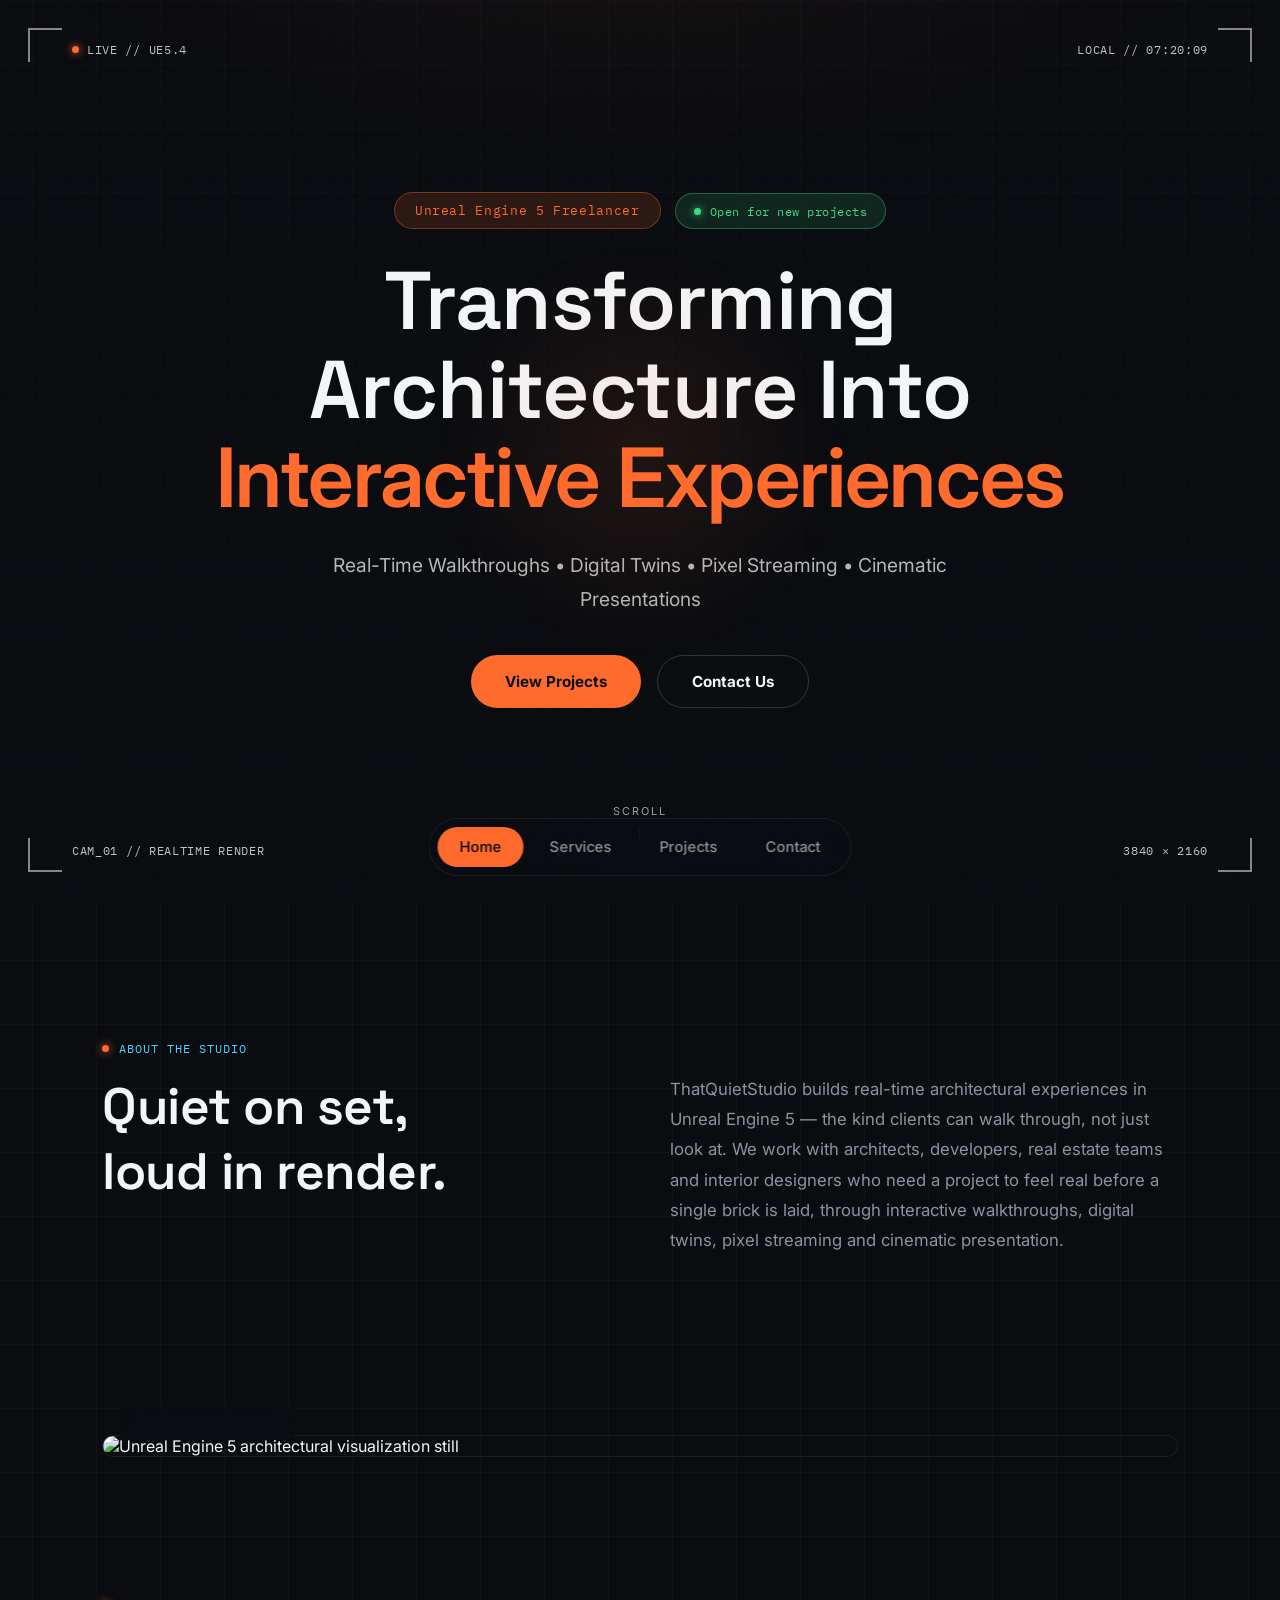
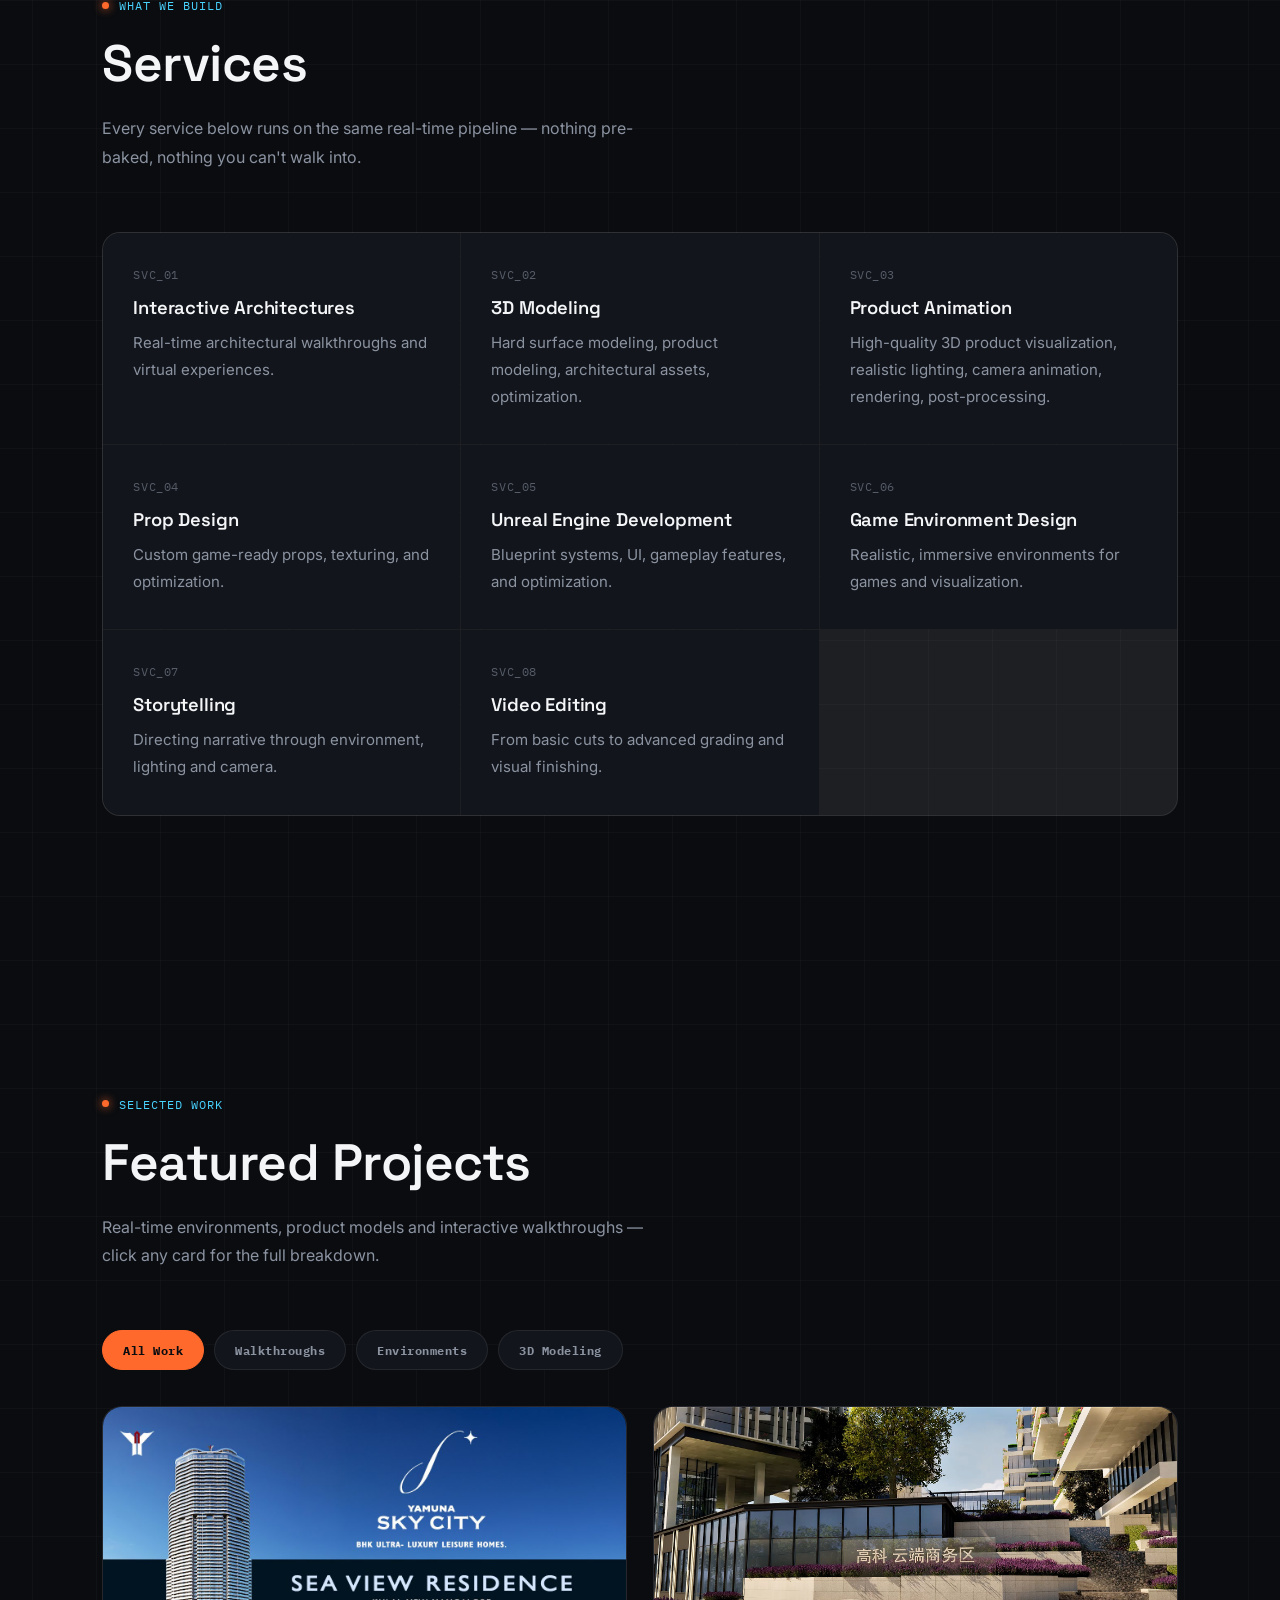
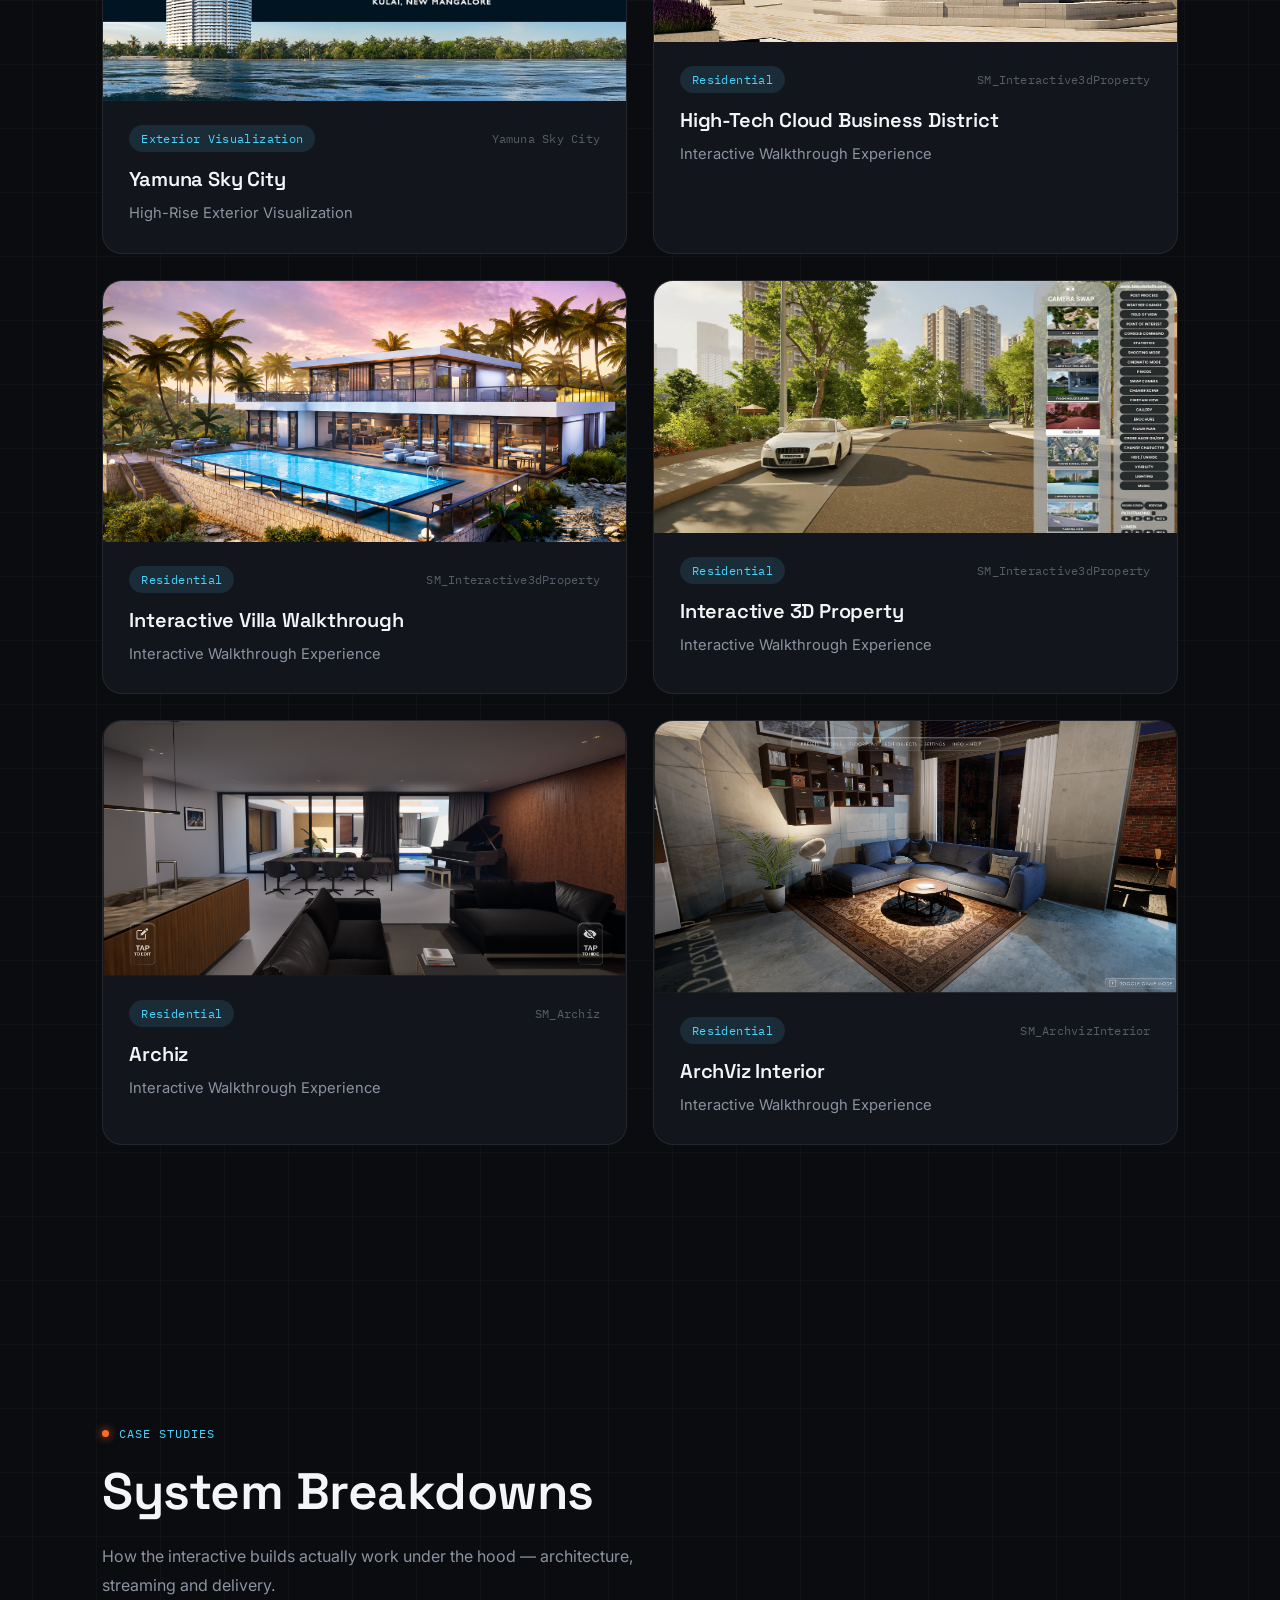
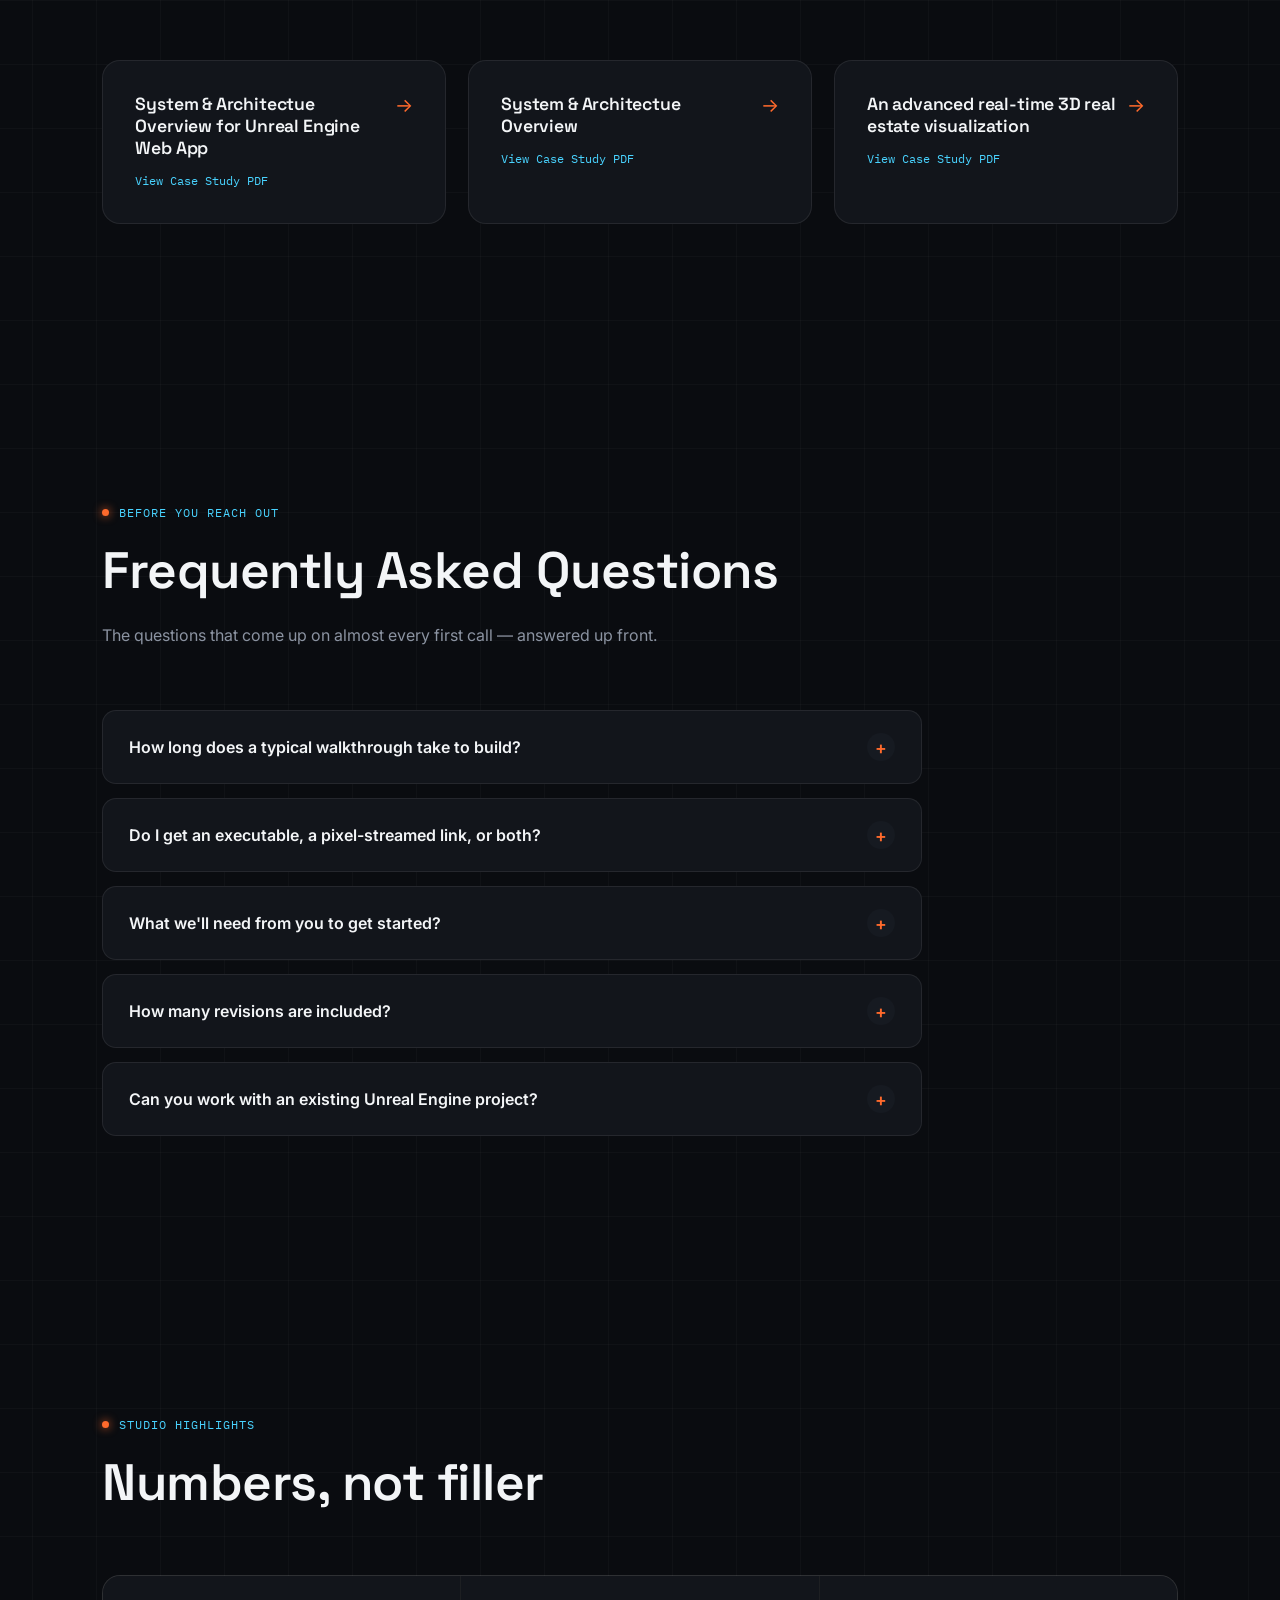
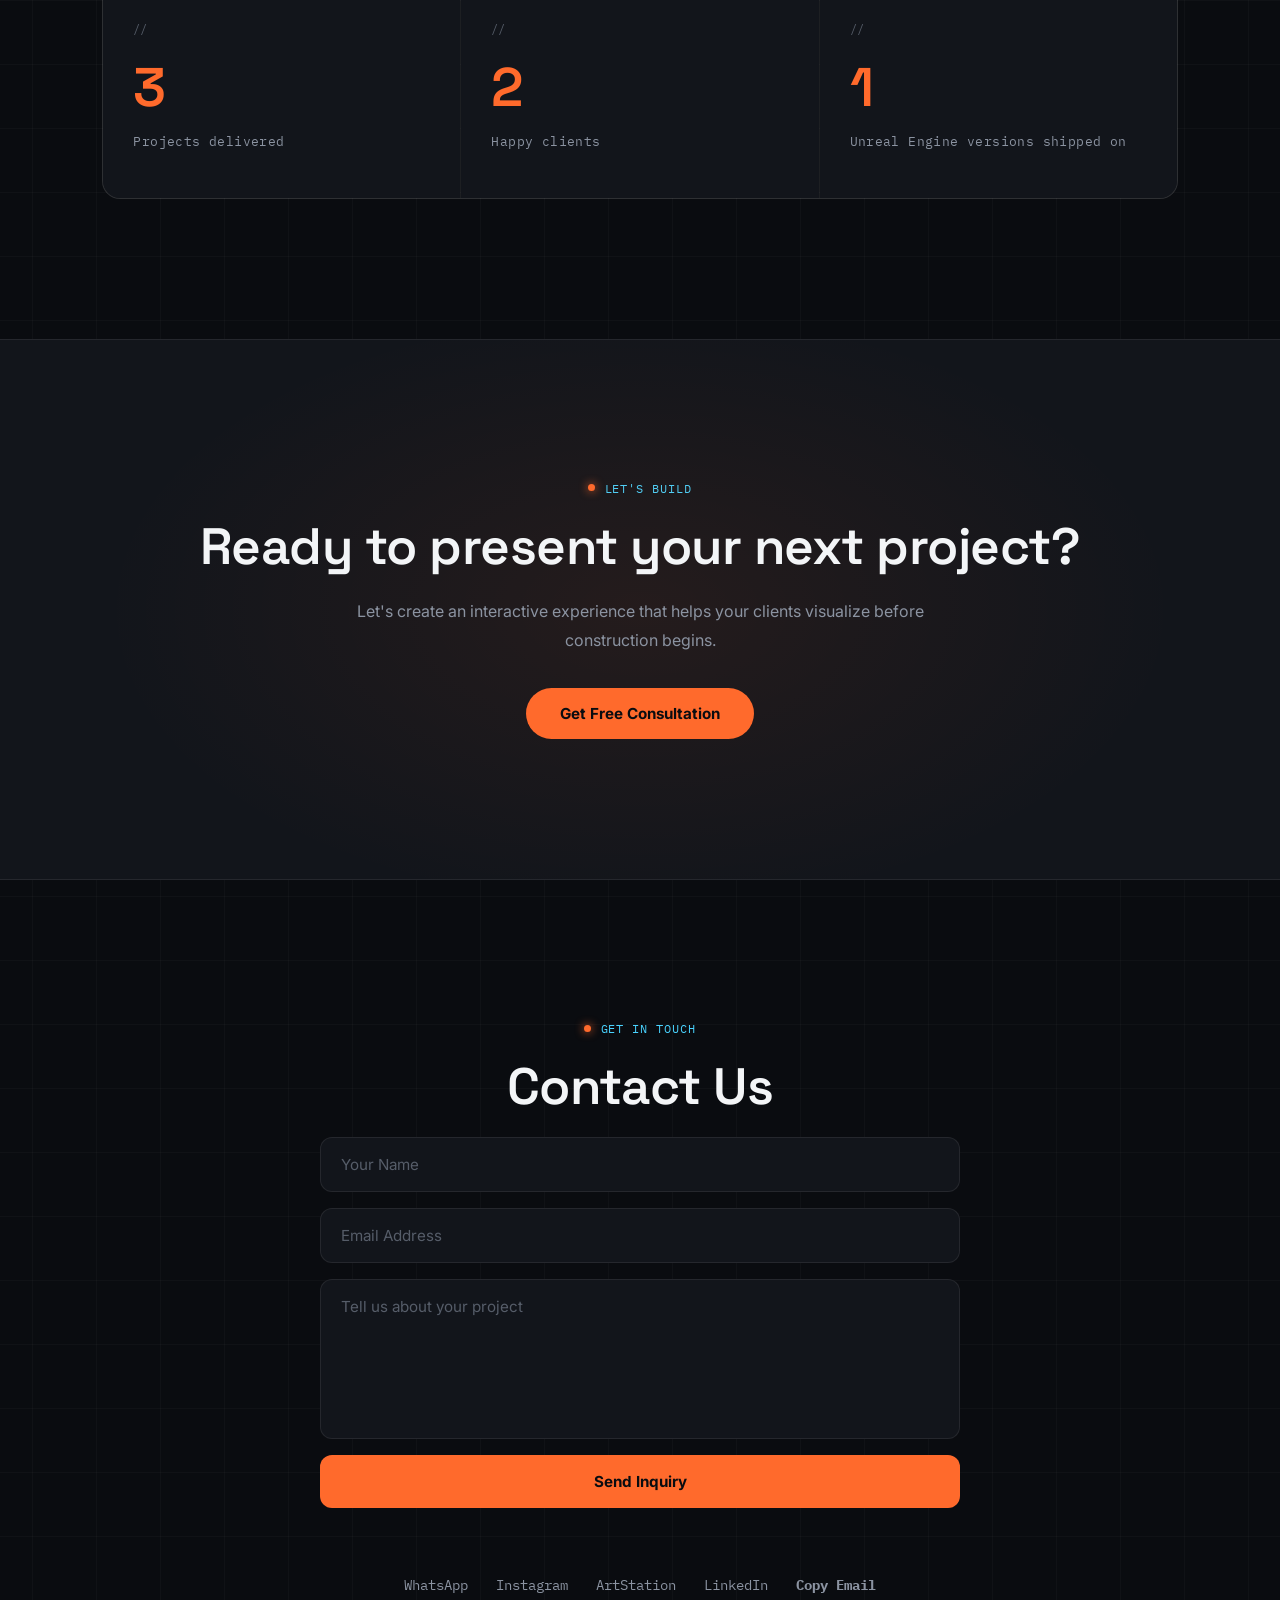
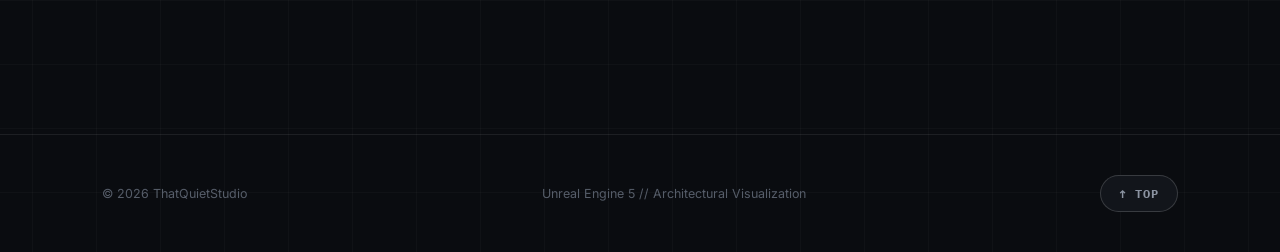
==== index.html @ 500b7115 "Update index.html" ====
<!DOCTYPE html>
<html lang="en">

<head>

    <meta charset="UTF-8">
    <meta name="viewport" content="width=device-width, initial-scale=1.0">

    <title>ThatQuietStudio | Unreal Engine 5 ArchViz &amp; Real-Time 3D Studio</title>

    <meta name="description" content="ThatQuietStudio builds real-time architectural walkthroughs, digital twins, pixel streaming experiences and game-ready 3D assets in Unreal Engine 5 — for architects, developers and real estate teams.">
    <meta name="keywords" content="Unreal Engine 5, ArchViz, architectural visualization, real-time walkthrough, digital twin, pixel streaming, 3D modeling, environment art, game ready assets">
    <meta name="author" content="ThatQuietStudio">
    <meta name="robots" content="index, follow">
    <link rel="canonical" href="https://thatquietstudio.com/">

    <!-- Open Graph -->
    <meta property="og:type" content="website">
    <meta property="og:site_name" content="ThatQuietStudio">
    <meta property="og:title" content="ThatQuietStudio | Unreal Engine 5 ArchViz & Real-Time 3D Studio">
    <meta property="og:description" content="Real-time architectural walkthroughs, digital twins, pixel streaming and game-ready 3D assets built in Unreal Engine 5.">
    <meta property="og:image" content="/asset/pro.png">
    <meta property="og:url" content="https://thatquietstudio.com/">

    <!-- Twitter -->
    <meta name="twitter:card" content="summary_large_image">
    <meta name="twitter:title" content="ThatQuietStudio | Unreal Engine 5 ArchViz & Real-Time 3D Studio">
    <meta name="twitter:description" content="Real-time architectural walkthroughs, digital twins, pixel streaming and game-ready 3D assets built in Unreal Engine 5.">
    <meta name="twitter:image" content="/asset/pro.png">

    <meta name="theme-color" content="#0a0c10">
    <link rel="icon" type="image/png" href="/asset/logo.png">
    <link rel="apple-touch-icon" href="/asset/logo.png">

    <link rel="preconnect" href="https://fonts.googleapis.com">
    <link rel="preconnect" href="https://fonts.gstatic.com" crossorigin>
    <link href="https://fonts.googleapis.com/css2?family=Inter:wght@300;400;500;600;700;800&family=Space+Grotesk:wght@500;600;700&family=IBM+Plex+Mono:wght@400;500&display=swap" rel="stylesheet">

    <link rel="stylesheet" href="style.css">

    <script type="application/ld+json">
    {
      "@context": "https://schema.org",
      "@type": "ProfessionalService",
      "name": "ThatQuietStudio",
      "description": "Real-time architectural visualization studio specializing in Unreal Engine 5 walkthroughs, digital twins, pixel streaming and game-ready 3D assets.",
      "url": "https://thatquietstudio.com/",
      "sameAs": [
        "https://www.instagram.com/sid._fx/",
        "https://www.artstation.com/sidfx",
        "https://www.linkedin.com/in/sid-fx-89952138b"
      ],
      "areaServed": "Worldwide",
      "serviceType": ["Architectural Visualization", "Unreal Engine Development", "3D Modeling", "Real-Time Walkthroughs"]
    }
    </script>

</head>

<body>

    <a href="#main-content" class="skip-link">Skip to main content</a>

    <!-- =========================
    PRELOADER
    ========================== -->

    <div class="preloader" id="preloader" role="status" aria-live="polite">
        <div class="preloader-inner">
            <span class="preloader-tag">THAT QUIET STUDIO</span>
            <div class="preloader-bar">
                <div class="preloader-fill" id="preloaderFill"></div>
            </div>
            <span class="preloader-pct" id="preloaderPct">INITIALIZING RENDER // 0%</span>
        </div>
    </div>

    <!-- =========================
    SCROLL PROGRESS
    ========================== -->

    <div class="scroll-progress" aria-hidden="true">
        <div class="scroll-progress-fill" id="scrollProgressFill"></div>
    </div>

    <!-- =========================
    NAVIGATION
    ========================== -->

    <nav class="bottom-nav" role="navigation" aria-label="Primary">

        <a href="#home">Home</a>
        <a href="#services">Services</a>
        <a href="#projects">Projects</a>
        <a href="#contact">Contact</a>

    </nav>

    <main id="main-content">

    <!-- =========================
    HERO
    ========================== -->

    <section id="home" class="hero">

        <video autoplay muted loop playsinline class="hero-video">

            <source src="/asset/home.mp4" type="video/mp4">

        </video>

        <div class="hero-overlay"></div>

        <div class="hud-frame">
            <span class="hud-corner tl"></span>
            <span class="hud-corner tr"></span>
            <span class="hud-corner bl"></span>
            <span class="hud-corner br"></span>

            <span class="hud-tag top-left"><span class="dot"></span>LIVE // UE5.4</span>
            <span class="hud-tag top-right hud-clock" id="hudClock">LOCAL // --:--:--</span>
            <span class="hud-tag bottom-left">CAM_01 // REALTIME RENDER</span>
            <span class="hud-tag bottom-right">3840 × 2160</span>
        </div>

        <div class="hero-content">

            <span class="hero-tag">
                Unreal Engine 5 Freelancer
            
            </span>

            <span class="availability-badge">
                <span class="dot"></span>
                Open for new projects
            </span>

            <h1>
                Transforming Architecture Into <em>Interactive Experiences</em>
            </h1>

            <p>
                Real-Time Walkthroughs • Digital Twins • Pixel Streaming • Cinematic Presentations
            </p>

            <div class="hero-buttons">

                <a href="#projects" class="btn">
                    View Projects
                </a>

                <a href="#contact" class="btn btn-outline">
                    Contact Us
                </a>

            </div>

        </div>

        <a href="#services" class="scroll-cue" aria-label="Scroll to services">
            <span>SCROLL</span>
            <span class="scroll-cue-line"></span>
        </a>

    </section>

    <!-- =========================
    ABOUT
    ========================== -->

    <section class="reveal">

        <span class="eyebrow">About the studio</span>

        <div class="about-wrap">

            <h2>Quiet on set,<br>loud in render.</h2>

            <p>
                ThatQuietStudio builds real-time architectural experiences in Unreal Engine 5 —
                the kind clients can walk through, not just look at. We work with architects,
                developers, real estate teams and interior designers who need a project to feel
                real before a single brick is laid, through interactive walkthroughs, digital
                twins, pixel streaming and cinematic presentation.
            </p>

        </div>

    </section>

<!-- =========================
SHOWCASE IMAGE
========================= -->

<section class="showcase-image reveal">

    <div class="frame">
        <img src="/asset/pro.png" alt="Unreal Engine 5 architectural visualization still" loading="lazy" decoding="async">
        <span class="showcase-tag">RENDER // REAL-TIME</span>
    </div>

</section>


    <section id="services" class="reveal">

        <div class="section-head">
            <span class="eyebrow">What we build</span>
            <h2>Services</h2>
            <p>Every service below runs on the same real-time pipeline — nothing pre-baked, nothing you can't walk into.</p>
        </div>

        <div class="services-grid">

            <div class="service-card">
                <span class="tag">SVC_01</span>
                <h3>Interactive Architectures</h3>
                <p>Real-time architectural walkthroughs and virtual experiences.</p>
            </div>

            <div class="service-card">
                <span class="tag">SVC_02</span>
                <h3>3D Modeling</h3>
                <p>Hard surface modeling, product modeling, architectural assets, optimization.</p>
            </div>

            <div class="service-card">
                <span class="tag">SVC_03</span>
                <h3>Product Animation</h3>
                <p>High-quality 3D product visualization, realistic lighting, camera animation, rendering, post-processing.</p>
            </div>

            <div class="service-card">
                <span class="tag">SVC_04</span>
                <h3>Prop Design</h3>
                <p>Custom game-ready props, texturing, and optimization.</p>
            </div>

            <div class="service-card">
                <span class="tag">SVC_05</span>
                <h3>Unreal Engine Development</h3>
                <p>Blueprint systems, UI, gameplay features, and optimization.</p>
            </div>

            <div class="service-card">
                <span class="tag">SVC_06</span>
                <h3>Game Environment Design</h3>
                <p>Realistic, immersive environments for games and visualization.</p>
            </div>
            
            <div class="service-card">
                <span class="tag">SVC_07</span>
                <h3>Storytelling</h3>
                <p>Directing narrative through environment, lighting and camera.</p>
            </div>

            <div class="service-card">
                <span class="tag">SVC_08</span>
                <h3>Video Editing</h3>
                <p>From basic cuts to advanced grading and visual finishing.</p>
            </div>
   
        </div>

    </section>


    <!-- =========================
    PROJECTS
    ========================== -->

    <section id="projects" class="reveal">

        <div class="section-head">
            <span class="eyebrow">Selected work</span>
            <h2>Featured Projects</h2>
            <p>Real-time environments, product models and interactive walkthroughs — click any card for the full breakdown.</p>
        </div>

        <div class="filter-bar" role="tablist" aria-label="Filter projects by category">
            <button class="filter-btn active" data-filter="all" role="tab" aria-selected="true">All Work</button>
            <button class="filter-btn" data-filter="walkthrough" role="tab" aria-selected="false">Walkthroughs</button>
            <button class="filter-btn" data-filter="environment" role="tab" aria-selected="false">Environments</button>
            <button class="filter-btn" data-filter="modeling" role="tab" aria-selected="false">3D Modeling</button>
        </div>

        <div class="project-grid" id="projectGrid">







            

     <div class="project" data-category="walkthrough"

    data-title="Yamuna Sky City"
    data-desc="Yamuna Sky City is an immersive architectural visualization showcasing the project's exterior design, high-rise architecture, landscaping, and surrounding environment. Developed in Unreal Engine 5 with realistic lighting and interactive walkthrough features."

    data-video="https://youtu.be/Xp_tmPh-zwA"

    data-pdf=""
    data-software="Unreal Engine 5, Blender, Substance Painter"
    data-features="Interactive Walkthrough, Exterior Visualization, Realistic Lighting, Day Night Cycle, Pixel Streaming"
    data-images="/asset/yumuna3.jpg,/asset/yumuna5.jpg,/asset/yumuna1.jpg,/asset/yumuna2.jpg,/asset/yumuna4.jpg">

    <div class="thumb">
        <img src="/asset/yumuna.jpg" alt="Yamuna Sky City" loading="lazy" decoding="async">
    </div>

    <div class="project-content">

        <div class="row">
            <span class="category">Exterior Visualization</span>
            <span class="asset-id">Yamuna Sky City</span>
        </div>

        <h3>Yamuna Sky City</h3>

        <p>
            High-Rise Exterior Visualization
        </p>

    </div>

</div>
    

<div class="project" data-category="walkthrough"

                data-title="High-Tech Cloud Business District"
                data-desc="Transform the way you present real estate with a fully interactive 3D property experience. Allow buyers to explore every detail of a property through immersive visualization, making online property viewing more engaging, informative, and memorable.."
                data-video="https://youtu.be/_7BQ4AqpcHw"
                data-pdf=""
                data-software="Unreal Engine 5, Blender, Substance Painter,3ds Max"
                data-features="Interactive Walkthrough, Material Customization, Day Night Cycle, Pixel Streaming"
                data-images="/asset/high tech 1.png,/asset/high tech 2.png,/asset/high tech 3.png,/asset/high tech 4.png">

                <div class="thumb">
                    <img src="/asset/high tech 4.png" alt="High-Tech Cloud Business District" loading="lazy" decoding="async">
                </div>

                <div class="project-content">

                    <div class="row">
                        <span class="category">Residential</span>
                        <span class="asset-id">SM_Interactive3dProperty</span>
                    </div>

                    <h3>High-Tech Cloud Business District</h3>

                    <p>
                        Interactive Walkthrough Experience
                    </p>

                </div>

            </div>

            <div class="project" data-category="walkthrough"

                data-title="Interactive Villa Walkthrough"
                data-desc="Transform the way you present real estate with a fully interactive 3D property experience. Allow buyers to explore every detail of a property through immersive visualization, making online property viewing more engaging, informative, and memorable.."
                data-video="https://youtu.be/DBFtICBp_J0"
                data-pdf=""
                data-software="Unreal Engine 5, Blender, Substance Painter,3ds Max"
                data-features="Interactive Walkthrough, Material Customization, Day Night Cycle, Pixel Streaming"
                data-images="/asset/Villa 1.png,/asset/Villa 2.png,/asset/Villa 3.png,/asset/Villa 4.png,/asset/Villa 5.png,/asset/Villa 6.png,/asset/Villa 7.png">

                <div class="thumb">
                    <img src="/asset/Villa 1.png" alt="Interactive Villa Walkthrough" loading="lazy" decoding="async">
                </div>

                <div class="project-content">

                    <div class="row">
                        <span class="category">Residential</span>
                        <span class="asset-id">SM_Interactive3dProperty</span>
                    </div>

                    <h3>Interactive Villa Walkthrough</h3>

                    <p>
                        Interactive Walkthrough Experience
                    </p>

                </div>

            </div>

            <!-- PROJECT 1 -->
                <div class="project" data-category="walkthrough"

                data-title="Interactive 3D Property"
                data-desc="Transform the way you present real estate with a fully interactive 3D property experience. Allow buyers to explore every detail of a property through immersive visualization, making online property viewing more engaging, informative, and memorable.."
                data-video="/asset/video6.mp4"
                data-pdf=""
                data-software="Unreal Engine 5, Blender, Substance Painter,3ds Max"
                data-features="Interactive Walkthrough, Material Customization, Day Night Cycle, Pixel Streaming"
                data-images="/asset/img_new.png,/asset/img_new1.png,/asset/img_new3.png">

                <div class="thumb">
                    <img src="/asset/img_new.png" alt="Interactive 3D Property" loading="lazy" decoding="async">
                </div>

                <div class="project-content">

                    <div class="row">
                        <span class="category">Residential</span>
                        <span class="asset-id">SM_Interactive3dProperty</span>
                    </div>

                    <h3>Interactive 3D Property</h3>

                    <p>
                        Interactive Walkthrough Experience
                    </p>

                </div>

            </div>



             <!-- PROJECT 2 -->


           <div class="project" data-category="walkthrough"

                data-title="Interactive Interior Walkthrough"
                data-desc="Interactive Interior walkthrough developed in Unreal Engine 5 with cinematic lighting and interactive features."
                data-video="/asset/video_3.mp4"
                data-pdf=""
                data-software="Unreal Engine 5, Blender, Substance Painter"
                data-features="Interactive Interior Walkthrough, Material Customization, Day Night Cycle, Pixel Streaming"
                data-images="/asset/img2/cover(2).png,/asset/img2/P2img1.png,/asset/img2/P2img2.png,/asset/img2/P2img3.png,/asset/img2/P2img4.png,/asset/img2/P2img5.png">

                <div class="thumb">
                    <img src="/asset/img2/cover(2).png" alt="Luxury Villa" loading="lazy" decoding="async">
                </div>

                <div class="project-content">

                    <div class="row">
                        <span class="category">Residential</span>
                        <span class="asset-id">SM_Archiz</span>
                    </div>

                    <h3>Archiz</h3>

                    <p>
                        Interactive Walkthrough Experience
                    </p>

                </div>

            </div>



             <div class="project" data-category="walkthrough"

                data-title="ArchViz Interior"
                data-desc="ArchViz Interior walkthrough developed in Unreal Engine 5 with cinematic lighting and interactive features."
                data-video="/asset/video_01.mp4"
                data-pdf=""
                data-software="Unreal Engine 5, Blender, Substance Painter"
                data-features="Interactive Walkthrough, Material Customization, Day Night Cycle, Pixel Streaming"
                data-images="/asset/img3/pro3img1.png,/asset/img3/pro3img2.png,/asset/img3/pro3img3.png,/asset/img3/pro3img4.png,/asset/img3/pro3img5.png,/asset/img3/pro3img6.png">

                <div class="thumb">
                    <img src="/asset/img3/cover(3).png" alt="ArchViz Interior" loading="lazy" decoding="async">
                </div>

                <div class="project-content">

                    <div class="row">
                        <span class="category">Residential</span>
                        <span class="asset-id">SM_ArchvizInterior</span>
                    </div>

                    <h3>ArchViz Interior</h3>

                    <p>
                        Interactive Walkthrough Experience
                    </p>

                </div>

            </div>



    </section>

    <!-- =========================
    CASE STUDIES
    ========================== -->

    <section class="reveal">

        <div class="section-head">
            <span class="eyebrow">Case studies</span>
            <h2>System Breakdowns</h2>
            <p>How the interactive builds actually work under the hood — architecture, streaming and delivery.</p>
        </div>

        <div class="pdf-grid">

            <a href="https://sidfx.my.canva.site/interactive-archviz-1" target="_blank" class="pdf-card">

                <h3>System &
                  Architectue Overview for Unreal Engine Web App</h3>

                <p>View Case Study PDF</p>

            </a>

            <a href="https://sidfx.my.canva.site/interactive-archviz-2" target="_blank" class="pdf-card">

                <h3>System & Architectue Overview </h3>

                <p>View Case Study PDF</p>

            </a>

            <a href="https://sidfx.my.canva.site/interactive-archviz-3" target="_blank" class="pdf-card">

                <h3>An advanced real-time 3D real estate visualization </h3>

                <p>View Case Study PDF</p>

            </a>







        </div>

    </section>

    <!-- =========================
    FAQ
    ========================== -->

    <section id="faq" class="reveal">

        <div class="section-head">
            <span class="eyebrow">Before you reach out</span>
            <h2>Frequently Asked Questions</h2>
            <p>The questions that come up on almost every first call — answered up front.</p>
        </div>

        <div class="faq-list">

            <div class="faq-item">
                <button class="faq-question" aria-expanded="false">
                    <span>How long does a typical walkthrough take to build?</span>
                    <span class="faq-icon">+</span>
                </button>
                <div class="faq-answer">
                    <p>Most single-property interactive walkthroughs run 3–5 weeks from locked scope to final build, depending on scene complexity, asset count and revision rounds. Larger digital twins or multi-building projects are scoped individually.</p>
                </div>
            </div>

            <div class="faq-item">
                <button class="faq-question" aria-expanded="false">
                    <span>Do I get an executable, a pixel-streamed link, or both?</span>
                    <span class="faq-icon">+</span>
                </button>
                <div class="faq-answer">
                    <p>Either, or both. A packaged Windows build is standard for local demos and trade shows; pixel streaming is set up when you need clients to explore the space through a browser link with no install.</p>
                </div>
            </div>

            <div class="faq-item">
                <button class="faq-question" aria-expanded="false">
                    <span>What we'll need from you to get started?</span>
                    <span class="faq-icon">+</span>
                </button>
                <div class="faq-answer">
                    <p>Floor plans or CAD files, reference imagery or material boards, and a short brief on the camera paths or interactions you need. The more concrete the reference, the faster the blockout stage moves.</p>
                </div>
            </div>

            <div class="faq-item">
                <button class="faq-question" aria-expanded="false">
                    <span>How many revisions are included?</span>
                    <span class="faq-icon">+</span>
                </button>
                <div class="faq-answer">
                    <p>Two structured review rounds are included at each major milestone (blockout, lighting, final pass). Additional rounds are billed hourly and always scoped before starting.</p>
                </div>
            </div>

            <div class="faq-item">
                <button class="faq-question" aria-expanded="false">
                    <span>Can you work with an existing Unreal Engine project?</span>
                    <span class="faq-icon">+</span>
                </button>
                <div class="faq-answer">
                    <p>Yes — happy to pick up an in-progress .uproject, audit the scene, and continue development, optimization or Blueprint work rather than starting from zero.</p>
                </div>
            </div>

        </div>

    </section>

    <!-- =========================
    STATS
    ========================== -->

    <section class="reveal">

        <div class="section-head">
            <span class="eyebrow">Studio highlights</span>
            <h2>Numbers, not filler</h2>
        </div>

        <div class="stats">

            <div class="stat">
                <h3 class="counter" data-target="15">0</h3>
                <p>Projects delivered</p>
            </div>

            <div class="stat">
                <h3 class="counter" data-target="8">0</h3>
                <p>Happy clients</p>
            </div>

            <div class="stat">
                <h3 class="counter" data-target="5">0</h3>
                <p>Unreal Engine versions shipped on</p>
            </div>

        </div>

    </section>

    <!-- =========================
    TRUSTED BY
    ========================== -->

   

    <!-- =========================
    CTA
    ========================== -->

    <section class="cta reveal">

        <span class="eyebrow" style="justify-content:center;">Let's build</span>

        <h2>Ready to present your next project?</h2>

        <p>
            Let's create an interactive experience that helps your clients visualize before construction begins.
        </p>

        <a href="#contact" class="btn">
            Get Free Consultation
        </a>

    </section>

    <!-- =========================
    CONTACT
    ========================== -->

    <section id="contact" class="contact reveal">

        <span class="eyebrow" style="justify-content:center;">Get in touch</span>

        <h2>Contact Us</h2>

       <form id="contactForm" novalidate>

    <input type="text" id="name" name="name" placeholder="Your Name" autocomplete="name" required>

    <input type="email" id="email" name="email" placeholder="Email Address" autocomplete="email" required>

    <textarea id="project" name="project" placeholder="Tell us about your project" required></textarea>

    <!-- Honeypot field — hidden from real visitors, catches basic form bots -->
    <input type="text" id="company" name="company" class="hp-field" tabindex="-1" autocomplete="off" aria-hidden="true">

    <button type="submit" id="submitBtn">
        <span>Send Inquiry</span>
    </button>

    <p class="form-status" id="formStatus" role="status" aria-live="polite"></p>

     </form>

        <div class="contact-links">

            <a href="https://wa.me/917208319965?text=Hi%20SidFX%2C%20I%20want%20to%20discuss%20a%20project" target="_blank" rel="noopener">WhatsApp</a>
            <a href="https://www.instagram.com/sid._fx/" target="_blank" rel="noopener">Instagram</a>
            <a href="https://www.artstation.com/sidfx" target="_blank" rel="noopener">ArtStation</a>
            <a href="https://www.linkedin.com/in/sid-fx-89952138b" target="_blank" rel="noopener">LinkedIn</a>
            <button type="button" class="link-btn" id="copyEmailBtn" data-email="thatquietstudio@gmail.com">Copy Email</button>

        </div>

    </section>

    <!-- =========================
    FOOTER
    ========================== -->

    <footer>

        <span>© 2026 ThatQuietStudio</span>
        <span>Unreal Engine 5 // Architectural Visualization</span>
        <button class="back-to-top" id="backToTop" aria-label="Back to top">↑ TOP</button>

    </footer>

    </main>

    <div class="spotlight"></div>

    <div class="grain-overlay" aria-hidden="true"></div>

    <div class="toast-stack" id="toastStack" aria-live="polite"></div>

    <!-- =========================
    PROJECT MODAL
    ========================== -->

    <div class="project-modal">

        <div class="modal-content">

            <span class="close-modal" role="button" tabindex="0" aria-label="Close project details">&times;</span>

            <h2 id="modalTitle"></h2>

            <div id="modalVideoWrapper" class="video-wrapper">
                <iframe id="modalVideo" src="" title="Project video" frameborder="0" allow="accelerometer; autoplay; clipboard-write; encrypted-media; gyroscope; picture-in-picture; web-share" allowfullscreen></iframe>
            </div>

            <p id="modalDesc"></p>

            <div class="project-details">

                <div>

                    <h4>Software Used</h4>

                    <p id="modalSoftware"></p>

                </div>

                <div>

                    <h4>Features</h4>

                    <p id="modalFeatures"></p>

                </div>

            </div>

            <div class="slider-wrapper">

                <button id="prevBtn" aria-label="Previous image">‹</button>

                <img id="sliderImage" loading="lazy" alt="Project gallery image">

                <button id="nextBtn" aria-label="Next image">›</button>

            </div>

            <div class="modal-actions">

                <a id="pdfLink" class="btn">
                    
                </a>

                <button type="button" id="shareProjectBtn" class="btn btn-outline">Copy Project Link</button>

            </div>

        </div>

    </div>

    <script src="script.js"></script>


</body>
</html>
---- style.css ----
/* =========================
   TOKENS
========================= */

:root{
--bg:#0a0c10;
--bg-alt:#0d1015;
--panel:#12151b;
--panel-2:#161a21;
--line:rgba(255,255,255,.08);
--line-strong:rgba(255,255,255,.16);
--text:#f3f5f7;
--text-dim:#8b93a1;
--text-faint:#565d69;
--accent:#ff6a2c;
--accent-dim:rgba(255,106,44,.14);
--accent-2:#49d3ff;
--accent-2-dim:rgba(73,211,255,.12);
--success:#3ddc84;
--success-dim:rgba(61,220,132,.12);
--font-display:'Space Grotesk',sans-serif;
--font-body:'Inter',sans-serif;
--font-mono:'IBM Plex Mono',monospace;
--radius:18px;
}

/* =========================
   GLOBAL
========================= */

*{
margin:0;
padding:0;
box-sizing:border-box;
font-family:var(--font-body);
}

html{
scroll-behavior:smooth;
}

body{
background:var(--bg);
color:var(--text);
overflow-x:hidden;
position:relative;
background-image:
    linear-gradient(rgba(255,255,255,.025) 1px,transparent 1px),
    linear-gradient(90deg,rgba(255,255,255,.025) 1px,transparent 1px);
background-size:64px 64px;
background-position:center top;
}

body::before{
content:"";
position:fixed;
inset:0;
pointer-events:none;
background:radial-gradient(ellipse 80% 50% at 50% -10%,rgba(255,106,44,.08),transparent 60%);
z-index:0;
}

section{
padding:140px 8%;
position:relative;
z-index:1;
}

h1,h2,h3{
font-family:var(--font-display);
letter-spacing:-.01em;
}

h2{
font-size:clamp(2rem,4vw,3.2rem);
margin-bottom:18px;
font-weight:600;
}

p{
line-height:1.8;
color:var(--text-dim);
}

img{
max-width:100%;
display:block;
}

::selection{
background:var(--accent);
color:#0a0c10;
}

:focus-visible{
outline:2px solid var(--accent-2);
outline-offset:3px;
}

.eyebrow{
display:flex;
align-items:center;
gap:10px;
font-family:var(--font-mono);
font-size:.78rem;
letter-spacing:.08em;
text-transform:uppercase;
color:var(--accent-2);
margin-bottom:18px;
}

.eyebrow::before{
content:"";
width:7px;
height:7px;
border-radius:50%;
background:var(--accent);
box-shadow:0 0 10px var(--accent);
}

.section-head{
max-width:680px;
margin-bottom:60px;
}

.section-head p{
max-width:560px;
}

/* =========================
   REVEAL ANIMATION
========================= */

.reveal{
opacity:0;
transform:translateY(36px);
transition:opacity .9s cubic-bezier(.16,1,.3,1),transform .9s cubic-bezier(.16,1,.3,1);
}

.reveal.active{
opacity:1;
transform:translateY(0);
}

@media(prefers-reduced-motion:reduce){
.reveal{
    opacity:1;
    transform:none;
    transition:none;
}
}

/* =========================
   SPOTLIGHT (cursor glow)
========================= */

.spotlight{
position:fixed;
width:420px;
height:420px;
background:radial-gradient(circle,rgba(255,106,44,.09),transparent 70%);
pointer-events:none;
border-radius:50%;
transform:translate(-50%,-50%);
z-index:1;
left:50%;
top:50%;
}

@media(max-width:900px){
.spotlight{display:none;}
}

/* =========================
   SITE LOGO
========================= */

.site-logo{
position:fixed;
top:25px;
left:30px;
z-index:10000;
}

.site-logo img{
width:52px;
height:52px;
border-radius:50%;
object-fit:cover;
display:block;
border:1px solid var(--line-strong);
}

/* =========================
   NAVIGATION
========================= */

.bottom-nav{
position:fixed;
bottom:24px;
left:50%;
transform:translateX(-50%);
display:flex;
align-items:center;
gap:4px;
padding:8px;
background:rgba(10,12,16,.75);
backdrop-filter:blur(20px);
-webkit-backdrop-filter:blur(20px);
border:1px solid var(--line);
border-radius:60px;
z-index:9999;
}

.bottom-nav a{
color:var(--text-dim);
text-decoration:none;
padding:11px 22px;
border-radius:30px;
transition:.3s;
font-weight:500;
font-size:.92rem;
}

.bottom-nav a:hover{
color:var(--text);
}

.bottom-nav a.active{
background:var(--accent);
color:#0a0c10;
}

/* =========================
   HERO
========================= */

.hero{
height:100vh;
position:relative;
display:flex;
justify-content:center;
align-items:center;
text-align:center;
overflow:hidden;
}

.hero-video{
position:absolute;
width:100%;
height:100%;
object-fit:cover;
filter:saturate(1.05) contrast(1.05);
}

.hero-overlay{
position:absolute;
inset:0;
background:
    linear-gradient(180deg,rgba(10,12,16,.35) 0%,rgba(10,12,16,.55) 55%,rgba(10,12,16,.95) 100%);
}

.hud-frame{
position:absolute;
inset:28px;
z-index:5;
pointer-events:none;
}

.hud-corner{
position:absolute;
width:34px;
height:34px;
border:2px solid rgba(255,255,255,.5);
}

.hud-corner.tl{top:0;left:0;border-right:none;border-bottom:none;}
.hud-corner.tr{top:0;right:0;border-left:none;border-bottom:none;}
.hud-corner.bl{bottom:0;left:0;border-right:none;border-top:none;}
.hud-corner.br{bottom:0;right:0;border-left:none;border-top:none;}

.hud-tag{
position:absolute;
font-family:var(--font-mono);
font-size:.72rem;
letter-spacing:.06em;
color:rgba(255,255,255,.75);
display:flex;
align-items:center;
gap:8px;
}

.hud-tag.top-left{top:14px;left:44px;}
.hud-tag.top-right{top:14px;right:44px;}
.hud-tag.bottom-left{bottom:14px;left:44px;}
.hud-tag.bottom-right{bottom:14px;right:44px;}

.hud-tag .dot{
width:7px;
height:7px;
border-radius:50%;
background:var(--accent);
box-shadow:0 0 8px var(--accent);
animation:pulse 1.8s ease-in-out infinite;
}

@keyframes pulse{
0%,100%{opacity:1;}
50%{opacity:.35;}
}

.hero-content{
position:relative;
z-index:10;
max-width:960px;
padding:20px;
}

.hero-tag{
display:inline-flex;
align-items:center;
gap:10px;
padding:9px 20px;
background:var(--accent-dim);
border:1px solid rgba(255,106,44,.35);
border-radius:30px;
margin-bottom:28px;
font-family:var(--font-mono);
font-size:.8rem;
letter-spacing:.05em;
color:var(--accent);
}

.availability-badge{
display:inline-flex;
align-items:center;
gap:9px;
padding:9px 18px;
background:var(--success-dim);
border:1px solid rgba(61,220,132,.35);
border-radius:30px;
margin-bottom:28px;
margin-left:10px;
font-family:var(--font-mono);
font-size:.78rem;
letter-spacing:.04em;
color:var(--success);
}

.availability-badge .dot{
width:7px;
height:7px;
border-radius:50%;
background:var(--success);
box-shadow:0 0 8px var(--success);
animation:pulse 1.8s ease-in-out infinite;
}

@media(max-width:600px){
.availability-badge{
    margin-left:0;
    display:flex;
    width:fit-content;
    margin-inline:auto;
}
}

.hud-clock{
top:38px;
font-variant-numeric:tabular-nums;
}

.hero h1{
font-size:clamp(2.6rem,6.4vw,5.4rem);
line-height:1.08;
margin-bottom:24px;
font-weight:600;
}

.hero h1 em{
font-style:normal;
color:var(--accent);
}

.hero p{
font-size:clamp(1rem,1.6vw,1.2rem);
max-width:640px;
margin:0 auto;
color:rgba(255,255,255,.7);
}

.hero-buttons{
margin-top:38px;
display:flex;
justify-content:center;
gap:16px;
flex-wrap:wrap;
}

/* =========================
   BUTTONS
========================= */

.btn{
display:inline-flex;
align-items:center;
gap:8px;
padding:16px 34px;
background:var(--accent);
color:#0a0c10;
text-decoration:none;
font-weight:700;
border-radius:50px;
transition:.3s cubic-bezier(.16,1,.3,1);
font-size:.95rem;
}

.btn:hover{
transform:translateY(-4px);
box-shadow:0 12px 30px rgba(255,106,44,.3);
}

.btn-outline{
background:transparent;
color:var(--text);
border:1px solid var(--line-strong);
}

.btn-outline:hover{
border-color:var(--accent-2);
color:var(--accent-2);
box-shadow:none;
}

/* =========================
   ABOUT
========================= */

.about-wrap{
display:grid;
grid-template-columns:1fr 1fr;
gap:60px;
align-items:start;
}

.about-wrap h2{
grid-column:1/2;
}

.about-wrap p{
grid-column:2/3;
font-size:1.05rem;
}

@media(max-width:900px){
.about-wrap{grid-template-columns:1fr;gap:20px;}
.about-wrap p{grid-column:1;}
}

/* =========================
   AUDIENCE / WHO WE BUILD FOR
========================= */

.audience-grid{
display:grid;
grid-template-columns:repeat(auto-fit,minmax(240px,1fr));
gap:22px;
}

.audience-card{
background:var(--panel);
border:1px solid var(--line);
border-radius:var(--radius);
padding:30px 26px;
transition:.3s;
}

.audience-card:hover{
border-color:rgba(73,211,255,.35);
transform:translateY(-4px);
}

.audience-card .tag{
display:inline-block;
font-family:var(--font-mono);
font-size:.75rem;
letter-spacing:.04em;
padding:6px 14px;
background:var(--accent-2-dim);
color:var(--accent-2);
border-radius:20px;
margin-bottom:16px;
}

.audience-card p{
font-size:.92rem;
}

/* =========================
   SHOWCASE IMAGE
========================= */

.showcase-image{
padding:40px 8% 0;
display:flex;
justify-content:center;
}

.showcase-image .frame{
position:relative;
width:100%;
max-width:1200px;
}

.showcase-image img{
width:100%;
height:auto;
display:block;
border-radius:20px;
border:1px solid var(--line);
transition:.4s ease;
}

.showcase-image img:hover{
transform:scale(1.005);
}

.showcase-tag{
position:absolute;
bottom:18px;
left:18px;
font-family:var(--font-mono);
font-size:.72rem;
letter-spacing:.05em;
padding:8px 14px;
background:rgba(10,12,16,.75);
backdrop-filter:blur(10px);
border:1px solid var(--line);
border-radius:8px;
color:var(--accent-2);
}

/* =========================
   SERVICES
========================= */

.services-grid{
display:grid;
grid-template-columns:repeat(auto-fit,minmax(280px,1fr));
gap:1px;
background:var(--line);
border:1px solid var(--line);
border-radius:var(--radius);
overflow:hidden;
}

.service-card{
background:var(--panel);
padding:34px 30px;
transition:.3s;
position:relative;
}

.service-card:hover{
background:var(--panel-2);
}

.service-card .tag{
font-family:var(--font-mono);
font-size:.72rem;
color:var(--text-faint);
letter-spacing:.05em;
display:block;
margin-bottom:14px;
}

.service-card h3{
font-family:var(--font-display);
font-weight:600;
margin-bottom:10px;
font-size:1.15rem;
}

.service-card p{
font-size:.94rem;
}

/* =========================
   PROJECTS
========================= */

.project-grid{
display:grid;
grid-template-columns:repeat(auto-fit,minmax(360px,1fr));
gap:26px;
}

.project{
background:var(--panel);
border-radius:20px;
overflow:hidden;
cursor:pointer;
transition:.4s cubic-bezier(.16,1,.3,1);
border:1px solid var(--line);
position:relative;
}

.project:hover{
transform:translateY(-8px);
border-color:rgba(255,106,44,.4);
box-shadow:0 20px 40px rgba(0,0,0,.4);
}

.project .thumb{
position:relative;
overflow:hidden;
background:#050607;
}

.project img{
width:100%;
height:auto;
object-fit:contain;
transition:.5s ease;
}

.project:hover img{
transform:scale(1.04);
}

.project-content{
padding:24px 26px 26px;
}

.project-content .row{
display:flex;
align-items:center;
justify-content:space-between;
margin-bottom:14px;
gap:10px;
}

.project-content span.category{
display:inline-block;
padding:6px 12px;
background:var(--accent-2-dim);
color:var(--accent-2);
border-radius:20px;
font-size:.75rem;
font-family:var(--font-mono);
letter-spacing:.03em;
}

.project-content .asset-id{
font-family:var(--font-mono);
font-size:.72rem;
color:var(--text-faint);
letter-spacing:.02em;
}

.project-content h3{
margin-bottom:8px;
font-family:var(--font-display);
font-weight:600;
font-size:1.25rem;
}

.project-content p{
font-size:.92rem;
}

/* =========================
   CASE STUDIES
========================= */

.pdf-grid{
display:grid;
grid-template-columns:repeat(auto-fit,minmax(300px,1fr));
gap:22px;
}

.pdf-card{
background:var(--panel);
padding:32px;
border-radius:18px;
text-decoration:none;
color:var(--text);
border:1px solid var(--line);
transition:.3s;
display:block;
position:relative;
}

.pdf-card::after{
content:"→";
position:absolute;
top:32px;
right:32px;
color:var(--accent);
font-size:1.2rem;
transition:.3s;
}

.pdf-card:hover{
transform:translateY(-6px);
border-color:rgba(255,106,44,.35);
}

.pdf-card:hover::after{
transform:translate(4px,-4px);
}

.pdf-card h3{
font-family:var(--font-display);
font-weight:600;
font-size:1.1rem;
margin-bottom:10px;
padding-right:24px;
}

.pdf-card p{
font-family:var(--font-mono);
font-size:.78rem;
color:var(--accent-2);
}

/* =========================
   STATS
========================= */

.stats{
display:grid;
grid-template-columns:repeat(auto-fit,minmax(220px,1fr));
gap:1px;
background:var(--line);
border:1px solid var(--line);
border-radius:var(--radius);
overflow:hidden;
}

.stat{
background:var(--panel);
padding:44px 30px;
text-align:left;
position:relative;
}

.stat::before{
content:"//";
font-family:var(--font-mono);
color:var(--text-faint);
font-size:.78rem;
display:block;
margin-bottom:16px;
}

.stat h3{
font-family:var(--font-display);
font-size:3.4rem;
margin-bottom:8px;
font-weight:600;
color:var(--accent);
}

.stat p{
font-family:var(--font-mono);
font-size:.82rem;
letter-spacing:.03em;
color:var(--text-dim);
}

/* =========================
   CTA
========================= */

.cta{
text-align:center;
background:var(--panel);
border-top:1px solid var(--line);
border-bottom:1px solid var(--line);
position:relative;
overflow:hidden;
}

.cta::before{
content:"";
position:absolute;
inset:0;
background:radial-gradient(ellipse 60% 80% at 50% 50%,rgba(255,106,44,.08),transparent 70%);
pointer-events:none;
}

.cta h2{
position:relative;
}

.cta p{
max-width:640px;
margin:0 auto 34px;
position:relative;
}

.cta .btn{
position:relative;
}

/* =========================
   CONTACT
========================= */

.contact{
text-align:center;
}

.contact form{
max-width:640px;
margin:0 auto;
display:flex;
flex-direction:column;
gap:16px;
text-align:left;
}

input,
textarea{
padding:17px 20px;
background:var(--panel);
border:1px solid var(--line);
border-radius:12px;
color:var(--text);
font-size:.95rem;
transition:.25s;
}

input::placeholder,
textarea::placeholder{
color:var(--text-faint);
}

input:focus,
textarea:focus{
outline:none;
border-color:var(--accent-2);
background:var(--panel-2);
}

textarea{
height:160px;
resize:none;
}

button{
padding:17px;
border:none;
border-radius:12px;
font-weight:700;
cursor:pointer;
background:var(--accent);
color:#0a0c10;
font-size:.95rem;
transition:.3s;
}

button:hover{
transform:translateY(-3px);
box-shadow:0 12px 30px rgba(255,106,44,.3);
}

.contact-links{
margin-top:36px;
display:flex;
justify-content:center;
gap:28px;
flex-wrap:wrap;
}

.contact-links a{
color:var(--text-dim);
text-decoration:none;
font-family:var(--font-mono);
font-size:.85rem;
transition:.25s;
}

.contact-links a:hover{
color:var(--accent-2);
}

.link-btn{
background:none;
border:none;
color:var(--text-dim);
text-decoration:none;
font-family:var(--font-mono);
font-size:.85rem;
cursor:pointer;
transition:.25s;
padding:0;
}

.link-btn:hover{
color:var(--accent-2);
}

/* =========================
   FOOTER
========================= */

footer{
padding:40px 8%;
display:flex;
justify-content:space-between;
align-items:center;
flex-wrap:wrap;
gap:12px;
color:var(--text-faint);
font-family:var(--font-mono);
font-size:.78rem;
border-top:1px solid var(--line);
}

/* =========================
   PROJECT MODAL
========================= */

.project-modal{
position:fixed;
inset:0;
background:rgba(6,7,9,.92);
backdrop-filter:blur(6px);
display:flex;
justify-content:center;
align-items:center;
opacity:0;
pointer-events:none;
transition:.4s ease;
z-index:10000;
padding:20px;
}

.project-modal.active{
opacity:1;
pointer-events:auto;
}

.modal-content{
width:100%;
max-width:1200px;
max-height:90vh;
overflow-y:auto;
background:var(--panel);
padding:40px;
border-radius:26px;
position:relative;
border:1px solid var(--line);
}

.close-modal{
position:absolute;
right:25px;
top:20px;
width:40px;
height:40px;
display:flex;
align-items:center;
justify-content:center;
font-size:28px;
color:var(--text);
cursor:pointer;
z-index:5;
border-radius:50%;
background:var(--panel-2);
border:1px solid var(--line);
transition:.25s;
}

.close-modal:hover{
background:var(--accent);
color:#0a0c10;
}

#modalTitle{
font-family:var(--font-display);
font-weight:600;
padding-right:50px;
}

.video-wrapper{
position:relative;
width:100%;
padding-top:56.25%;
border-radius:16px;
margin:20px 0;
background:#050607;
overflow:hidden;
display:none;
}

.video-wrapper iframe{
position:absolute;
top:0;
left:0;
width:100%;
height:100%;
border:0;
}

.project-details{
display:grid;
grid-template-columns:1fr 1fr;
gap:35px;
padding:24px 0;
border-top:1px solid var(--line);
border-bottom:1px solid var(--line);
margin:20px 0;
}

.project-details h4{
font-family:var(--font-mono);
font-size:.75rem;
letter-spacing:.06em;
text-transform:uppercase;
color:var(--accent-2);
margin-bottom:10px;
}

.slider-wrapper{
width:100%;
display:flex;
align-items:center;
justify-content:center;
gap:15px;
}

#sliderImage{
width:100%;
max-width:900px;
height:auto;
max-height:70vh;
object-fit:contain;
border-radius:16px;
background:#050607;
}

#prevBtn,
#nextBtn{
flex-shrink:0;
width:52px;
height:52px;
border-radius:50%;
background:var(--panel-2);
border:1px solid var(--line);
color:var(--text);
font-size:1.4rem;
cursor:pointer;
transition:.25s;
}

#prevBtn:hover,
#nextBtn:hover{
background:var(--accent);
color:#0a0c10;
border-color:var(--accent);
}

#pdfLink{
margin-top:0;
}

.modal-actions{
margin-top:24px;
display:flex;
flex-wrap:wrap;
gap:14px;
}

/* =========================
   SKIP LINK
========================= */

.skip-link{
position:fixed;
top:-60px;
left:16px;
z-index:100000;
background:var(--accent);
color:#0a0c10;
padding:14px 22px;
border-radius:10px;
font-weight:700;
text-decoration:none;
transition:top .25s ease;
}

.skip-link:focus{
top:16px;
}

/* =========================
   PRELOADER
========================= */

.preloader{
position:fixed;
inset:0;
z-index:99999;
background:var(--bg);
display:flex;
align-items:center;
justify-content:center;
transition:opacity .6s ease,visibility .6s ease;
}

.preloader.loaded{
opacity:0;
visibility:hidden;
pointer-events:none;
}

.preloader-inner{
display:flex;
flex-direction:column;
align-items:center;
gap:18px;
width:280px;
}

.preloader-tag{
font-family:var(--font-mono);
font-size:.85rem;
letter-spacing:.16em;
color:var(--text-dim);
}

.preloader-bar{
width:100%;
height:2px;
background:var(--line);
position:relative;
overflow:hidden;
}

.preloader-fill{
position:absolute;
inset:0 auto 0 0;
width:0%;
background:var(--accent);
box-shadow:0 0 10px var(--accent);
transition:width .15s ease;
}

.preloader-pct{
font-family:var(--font-mono);
font-size:.72rem;
letter-spacing:.06em;
color:var(--text-faint);
}

@media(prefers-reduced-motion:reduce){
.preloader{transition:none;}
}

/* =========================
   SCROLL PROGRESS
========================= */

.scroll-progress{
position:fixed;
top:0;
left:0;
width:100%;
height:3px;
z-index:9998;
background:transparent;
}

.scroll-progress-fill{
height:100%;
width:0%;
background:linear-gradient(90deg,var(--accent),var(--accent-2));
transition:width .1s linear;
}

/* =========================
   SCROLL CUE (hero)
========================= */

.scroll-cue{
position:absolute;
bottom:36px;
left:50%;
transform:translateX(-50%);
z-index:10;
display:flex;
flex-direction:column;
align-items:center;
gap:10px;
text-decoration:none;
color:rgba(255,255,255,.6);
font-family:var(--font-mono);
font-size:.68rem;
letter-spacing:.18em;
}

.scroll-cue-line{
width:1px;
height:36px;
background:linear-gradient(180deg,rgba(255,255,255,.7),transparent);
animation:scrollcue 1.8s ease-in-out infinite;
}

@keyframes scrollcue{
0%{transform:scaleY(.3);transform-origin:top;opacity:.4;}
50%{transform:scaleY(1);transform-origin:top;opacity:1;}
100%{transform:scaleY(.3);transform-origin:bottom;opacity:.4;}
}

@media(prefers-reduced-motion:reduce){
.scroll-cue-line{animation:none;}
}

@media(max-width:768px){
.scroll-cue{display:none;}
}

/* =========================
   TOOLS STRIP (marquee)
========================= */

.tools-strip{
padding:36px 0;
overflow:hidden;
border-top:1px solid var(--line);
border-bottom:1px solid var(--line);
background:var(--bg-alt);
mask-image:linear-gradient(90deg,transparent,#000 8%,#000 92%,transparent);
-webkit-mask-image:linear-gradient(90deg,transparent,#000 8%,#000 92%,transparent);
}

.tools-track{
display:flex;
align-items:center;
gap:22px;
white-space:nowrap;
width:max-content;
animation:marquee 32s linear infinite;
font-family:var(--font-mono);
font-size:.95rem;
letter-spacing:.03em;
color:var(--text-dim);
}

.tools-track span:not(.dot-sep){
padding:6px 0;
}

.tools-track .dot-sep{
color:var(--accent);
}

@keyframes marquee{
0%{transform:translateX(0);}
100%{transform:translateX(-50%);}
}

@media(prefers-reduced-motion:reduce){
.tools-track{animation:none;}
}

/* =========================
   PROCESS
========================= */

.process-grid{
display:grid;
grid-template-columns:repeat(auto-fit,minmax(240px,1fr));
gap:26px;
}

.process-step{
background:var(--panel);
border:1px solid var(--line);
border-radius:var(--radius);
padding:32px 28px;
position:relative;
transition:.3s;
}

.process-step:hover{
border-color:rgba(255,106,44,.35);
transform:translateY(-4px);
}

.process-step::before{
content:"";
position:absolute;
top:0;
left:28px;
width:36px;
height:2px;
background:var(--accent);
}

.process-num{
display:block;
font-family:var(--font-mono);
font-size:.72rem;
letter-spacing:.08em;
color:var(--accent-2);
margin-bottom:16px;
margin-top:14px;
}

.process-step h3{
font-family:var(--font-display);
font-weight:600;
font-size:1.15rem;
margin-bottom:10px;
}

.process-step p{
font-size:.92rem;
}

/* =========================
   TIMELINE ESTIMATOR
========================= */

.estimator{
background:var(--panel);
border:1px solid var(--line);
border-radius:24px;
padding:50px;
display:grid;
grid-template-columns:1fr 1.2fr;
gap:50px;
align-items:center;
}

.estimator-head p{
margin-top:10px;
font-size:.95rem;
}

.estimator-body{
display:flex;
flex-direction:column;
gap:26px;
}

.estimator-label{
display:block;
font-family:var(--font-mono);
font-size:.72rem;
letter-spacing:.06em;
text-transform:uppercase;
color:var(--text-faint);
margin-bottom:12px;
}

.estimator-options{
display:flex;
flex-wrap:wrap;
gap:10px;
}

.estimator-btn{
font-family:var(--font-body);
font-size:.88rem;
padding:12px 18px;
background:var(--panel-2);
border:1px solid var(--line);
border-radius:12px;
color:var(--text-dim);
cursor:pointer;
transition:.25s;
}

.estimator-btn:hover{
color:var(--text);
border-color:var(--line-strong);
}

.estimator-btn.active{
background:var(--accent);
border-color:var(--accent);
color:#0a0c10;
font-weight:600;
}

.estimator-result{
margin-top:6px;
padding:26px 28px;
background:var(--bg);
border:1px solid var(--line);
border-radius:16px;
display:flex;
flex-direction:column;
gap:6px;
}

.estimator-result-label{
font-family:var(--font-mono);
font-size:.72rem;
letter-spacing:.06em;
text-transform:uppercase;
color:var(--accent-2);
}

.estimator-result-value{
font-family:var(--font-display);
font-size:2.2rem;
font-weight:600;
color:var(--text);
}

.estimator-result-note{
font-size:.82rem;
color:var(--text-faint);
}

@media(max-width:900px){
.estimator{
    grid-template-columns:1fr;
    padding:34px 26px;
    gap:32px;
}
}

/* =========================
   PROJECT FILTER BAR
========================= */

.filter-bar{
display:flex;
flex-wrap:wrap;
gap:10px;
margin-bottom:36px;
}

.filter-btn{
font-family:var(--font-mono);
font-size:.78rem;
letter-spacing:.04em;
padding:11px 20px;
background:var(--panel);
border:1px solid var(--line);
border-radius:30px;
color:var(--text-dim);
cursor:pointer;
transition:.25s;
}

.filter-btn:hover{
color:var(--text);
border-color:var(--line-strong);
}

.filter-btn.active{
background:var(--accent);
border-color:var(--accent);
color:#0a0c10;
font-weight:700;
}

.project.is-hidden{
display:none;
}

.no-results{
text-align:center;
padding:60px 20px;
font-family:var(--font-mono);
font-size:.9rem;
color:var(--text-faint);
}

/* =========================
   FAQ
========================= */

.faq-list{
max-width:820px;
display:flex;
flex-direction:column;
gap:14px;
}

.faq-item{
background:var(--panel);
border:1px solid var(--line);
border-radius:14px;
overflow:hidden;
transition:.3s;
}

.faq-item:has(.faq-question[aria-expanded="true"]){
border-color:rgba(255,106,44,.35);
}

.faq-question{
width:100%;
display:flex;
align-items:center;
justify-content:space-between;
gap:20px;
padding:22px 26px;
background:none;
border:none;
color:var(--text);
font-family:var(--font-display);
font-weight:600;
font-size:1rem;
text-align:left;
cursor:pointer;
}

.faq-icon{
flex-shrink:0;
width:28px;
height:28px;
display:flex;
align-items:center;
justify-content:center;
border-radius:50%;
background:var(--panel-2);
color:var(--accent);
font-size:1.1rem;
transition:.3s;
}

.faq-question[aria-expanded="true"] .faq-icon{
transform:rotate(45deg);
background:var(--accent);
color:#0a0c10;
}

.faq-answer{
max-height:0;
overflow:hidden;
transition:max-height .35s ease,padding .35s ease;
}

.faq-answer p{
padding:0 26px 24px;
font-size:.94rem;
}

/* =========================
   BACK TO TOP
========================= */

.back-to-top{
font-family:var(--font-mono);
font-size:.72rem;
letter-spacing:.08em;
background:var(--panel);
border:1px solid var(--line-strong);
color:var(--text-dim);
padding:10px 18px;
border-radius:30px;
cursor:pointer;
transition:.25s;
}

.back-to-top:hover{
color:#0a0c10;
background:var(--accent);
border-color:var(--accent);
}

/* =========================
   CONTACT FORM EXTRAS
========================= */

.hp-field{
position:absolute !important;
left:-9999px !important;
width:1px;
height:1px;
opacity:0;
pointer-events:none;
}

.form-status{
min-height:1.2em;
font-family:var(--font-mono);
font-size:.82rem;
text-align:center;
color:var(--accent-2);
}

.form-status.error{
color:#ff6a6a;
}

button[disabled]{
opacity:.6;
cursor:not-allowed;
transform:none !important;
}



/* =========================
   TOAST NOTIFICATIONS
========================= */

.toast-stack{
position:fixed;
bottom:100px;
left:50%;
transform:translateX(-50%);
z-index:10001;
display:flex;
flex-direction:column;
gap:10px;
align-items:center;
pointer-events:none;
}

.toast{
background:var(--panel-2);
border:1px solid var(--line-strong);
color:var(--text);
font-family:var(--font-mono);
font-size:.82rem;
letter-spacing:.02em;
padding:13px 22px;
border-radius:30px;
box-shadow:0 12px 28px rgba(0,0,0,.4);
opacity:0;
transform:translateY(12px);
transition:opacity .3s ease,transform .3s ease;
}

.toast.show{
opacity:1;
transform:translateY(0);
}

@media(max-width:768px){
.toast-stack{bottom:110px;}
}

/* =========================
   GRAIN OVERLAY
========================= */

.grain-overlay{
position:fixed;
inset:0;
z-index:2;
pointer-events:none;
opacity:.035;
mix-blend-mode:overlay;
background-image:url("data:image/svg+xml,%3Csvg xmlns='http://www.w3.org/2000/svg' width='120' height='120'%3E%3Cfilter id='n'%3E%3CfeTurbulence type='fractalNoise' baseFrequency='0.9' numOctaves='2' stitchTiles='stitch'/%3E%3C/filter%3E%3Crect width='100%25' height='100%25' filter='url(%23n)'/%3E%3C/svg%3E");
}

/* =========================
   MOBILE FIX
========================= */

@media(max-width:768px){

section{
    padding:90px 6%;
}

.bottom-nav{
    width:92%;
    gap:2px;
    padding:6px;
}

.bottom-nav a{
    flex:1;
    text-align:center;
    padding:10px 6px;
    font-size:13px;
}

.hud-tag.top-right,
.hud-tag.bottom-right{
    display:none;
}

.slider-wrapper{
    position:relative;
    width:100%;
    display:flex;
    justify-content:center;
    align-items:center;
    margin-top:20px;
}

#sliderImage{
    width:100%;
    height:280px;
    object-fit:contain;
    border-radius:16px;
    background:#050607;
}

#prevBtn,
#nextBtn{
    position:absolute;
    top:50%;
    transform:translateY(-50%);
    width:42px;
    height:42px;
    display:flex;
    justify-content:center;
    align-items:center;
    border-radius:50%;
    background:rgba(255,255,255,.1);
    backdrop-filter:blur(10px);
    border:1px solid var(--line-strong);
    color:white;
    font-size:20px;
    z-index:5;
}

#prevBtn{left:8px;}
#nextBtn{right:8px;}

.modal-content{
    width:95%;
    max-height:92vh;
    padding:20px;
    border-radius:20px;
}

.close-modal{
    width:38px;
    height:38px;
    right:14px;
    top:14px;
    font-size:24px;
}

.project-details{
    grid-template-columns:1fr;
    gap:20px;
}

footer{
    flex-direction:column;
    text-align:center;
}

.filter-bar{
    gap:8px;
}

.filter-btn{
    flex:1 1 auto;
    text-align:center;
    padding:10px 14px;
    font-size:.72rem;
}

.tools-track{
    font-size:.82rem;
    gap:16px;
}

.process-grid{
    grid-template-columns:1fr;
}

.preloader-inner{
    width:220px;
}

}
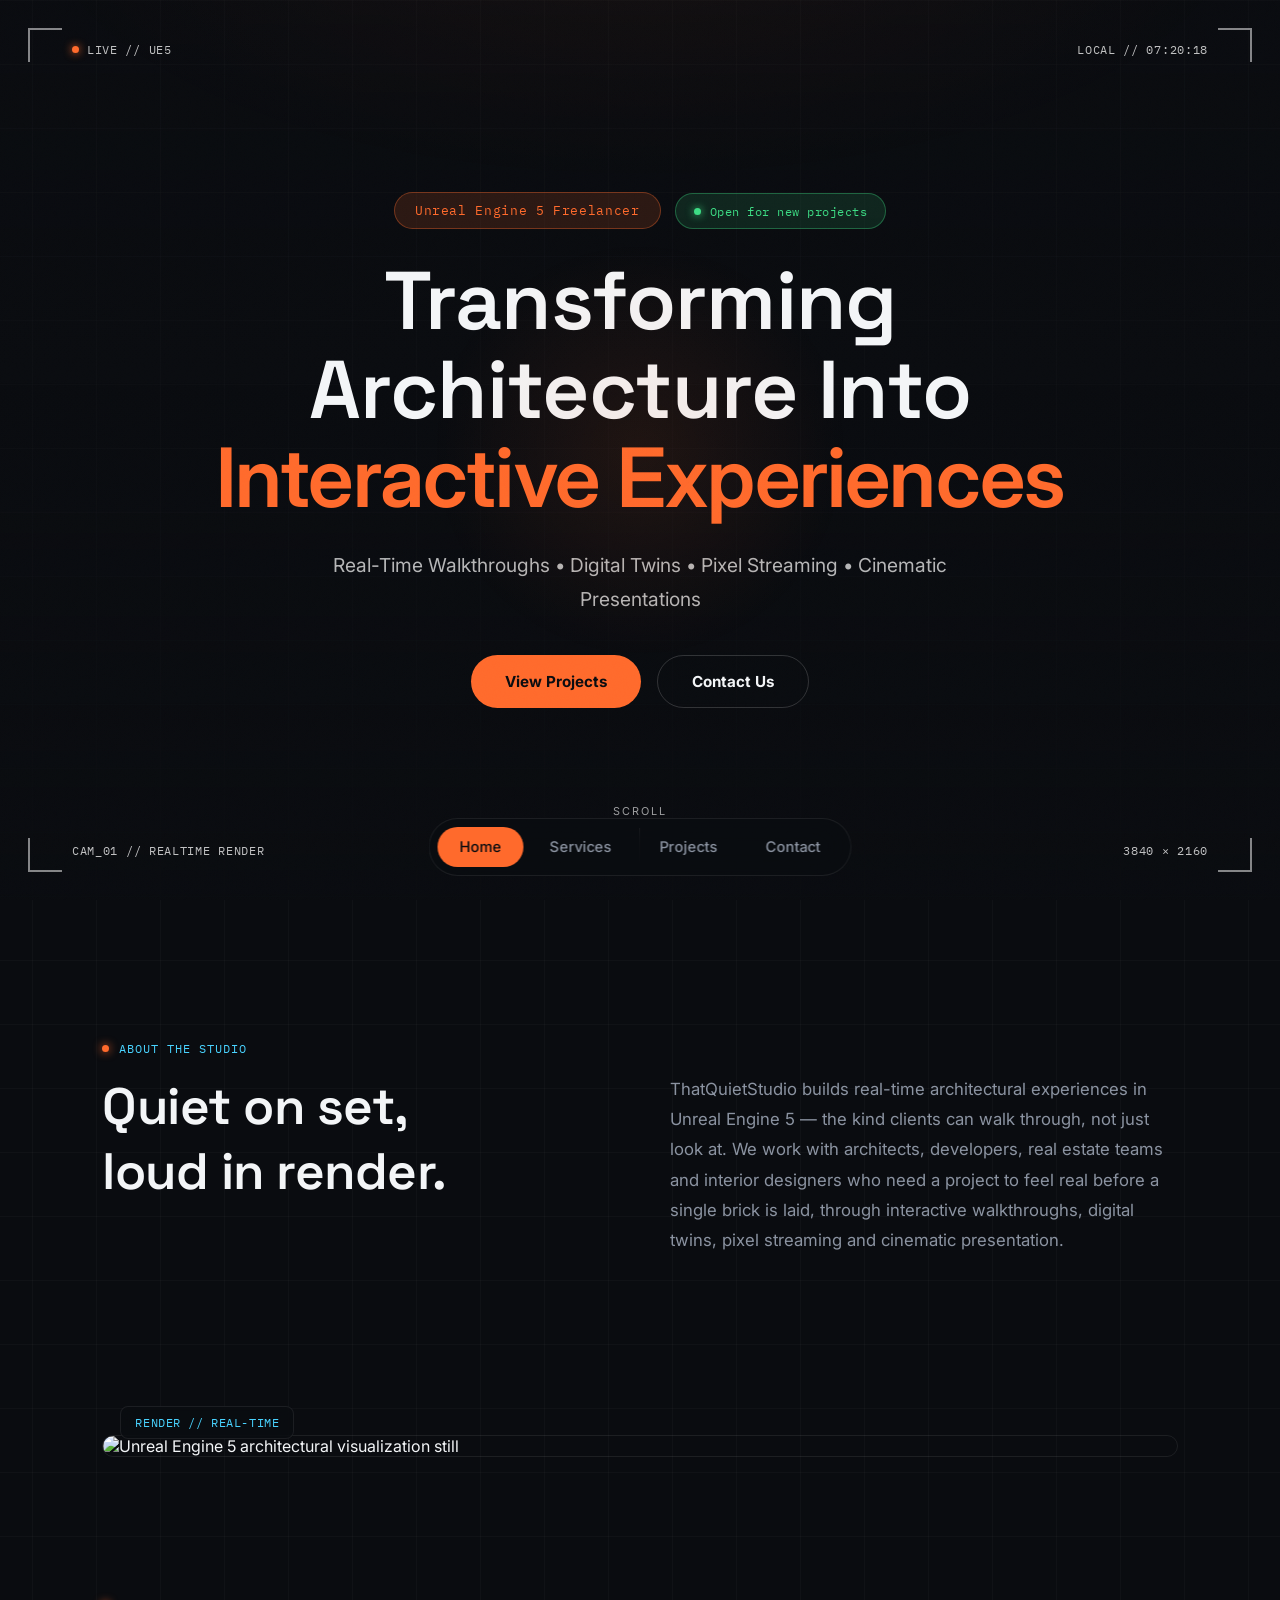
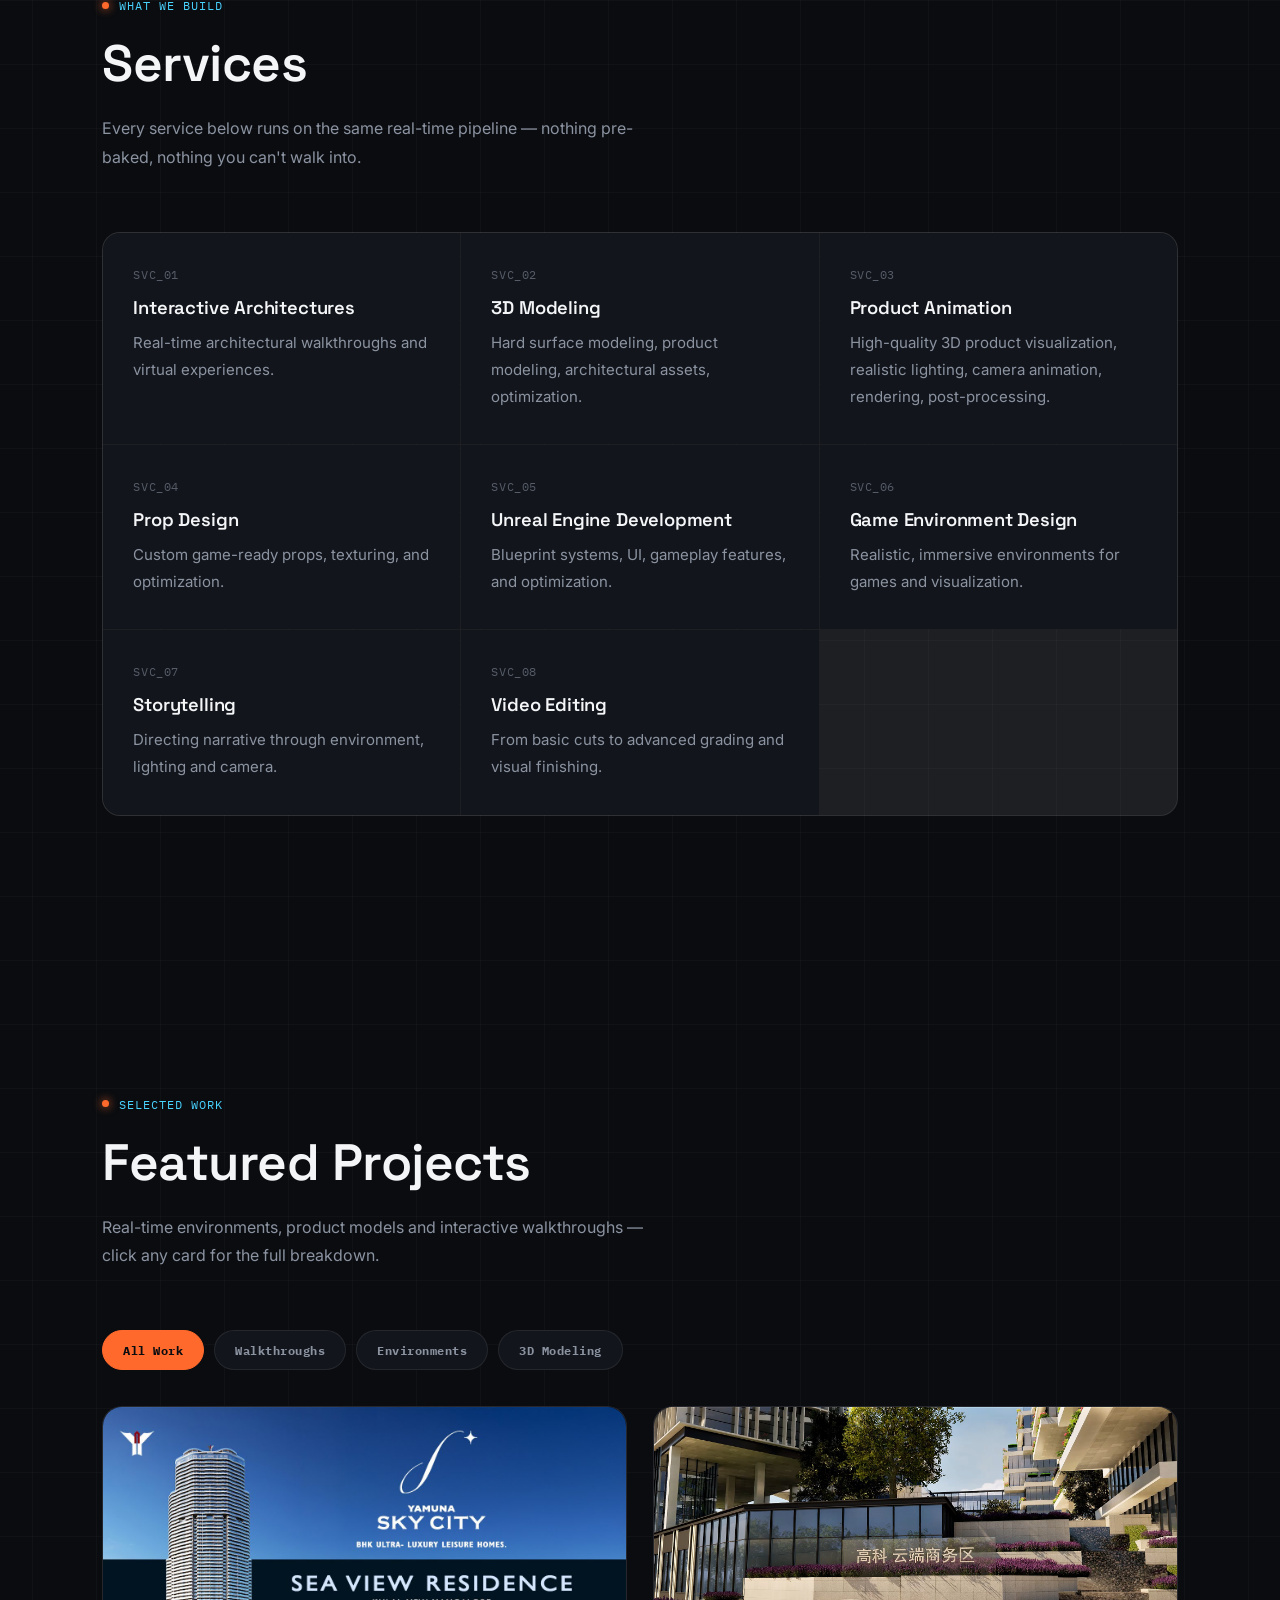
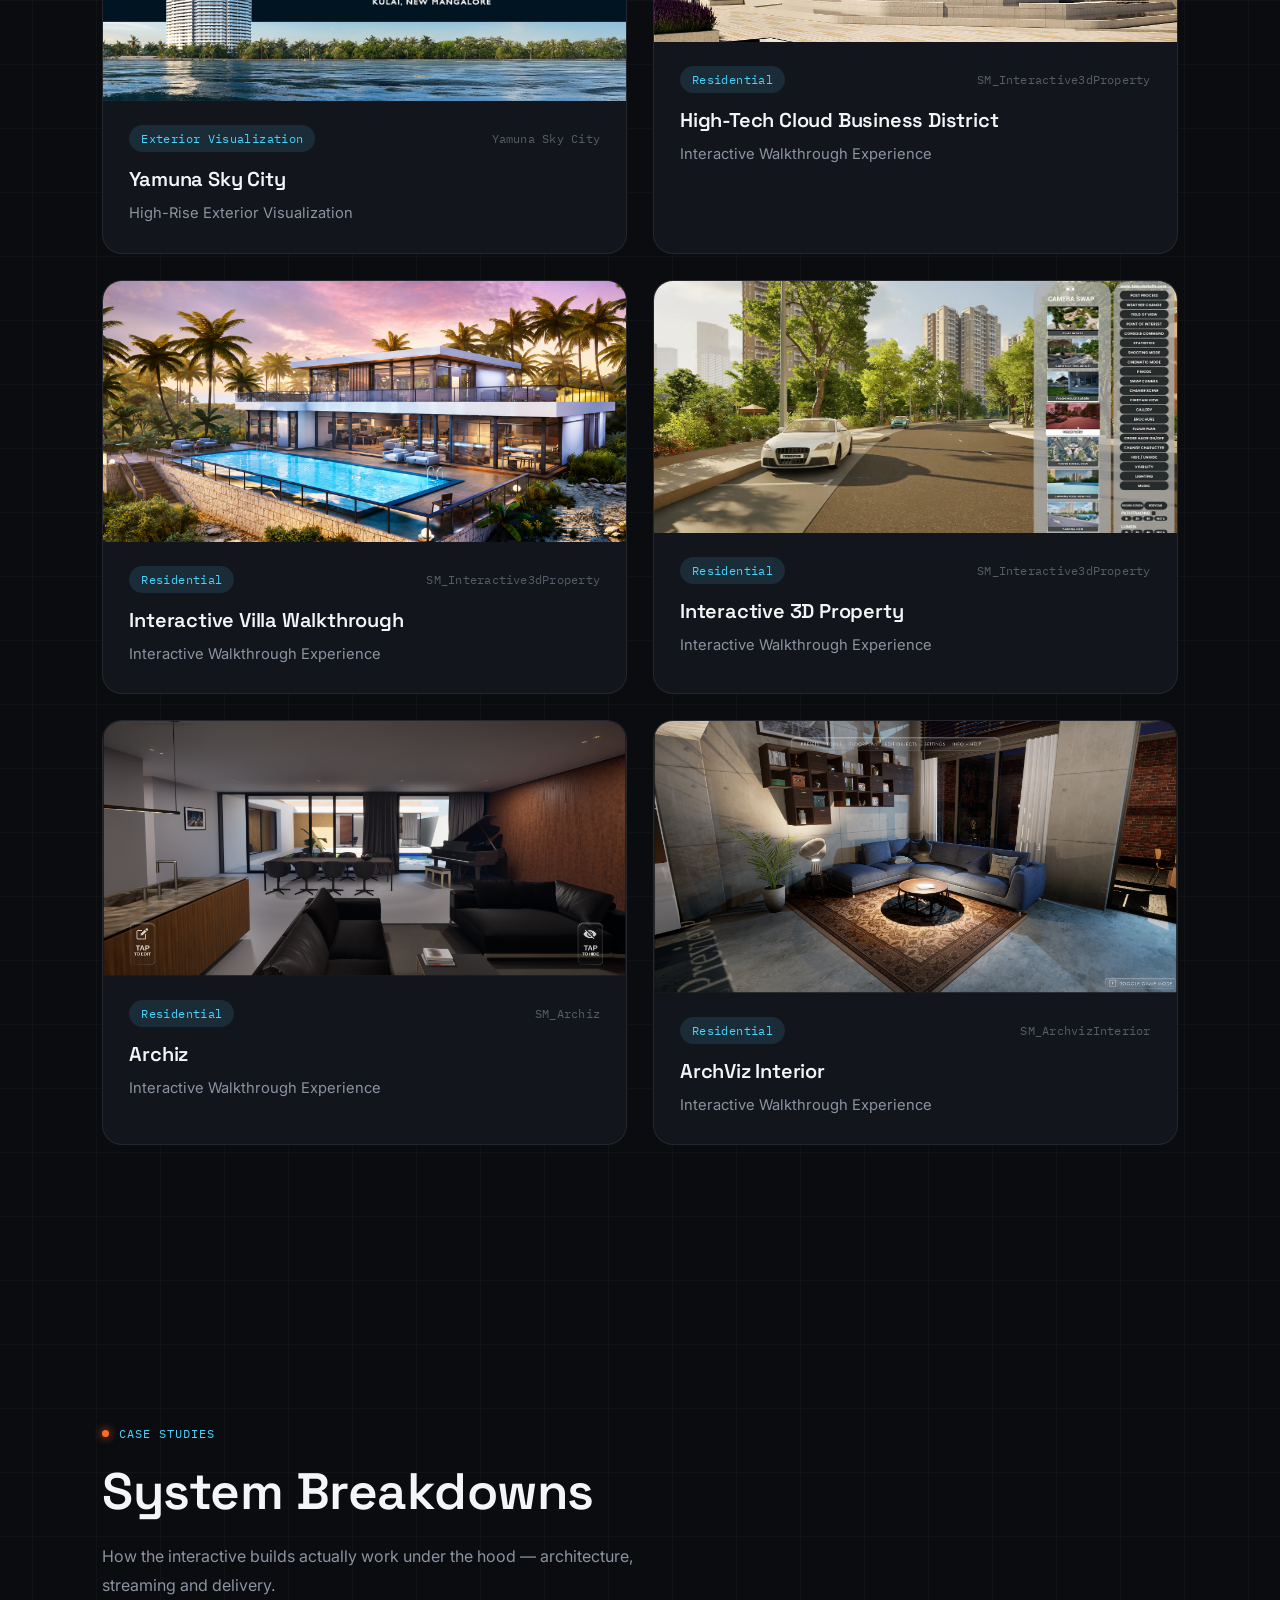
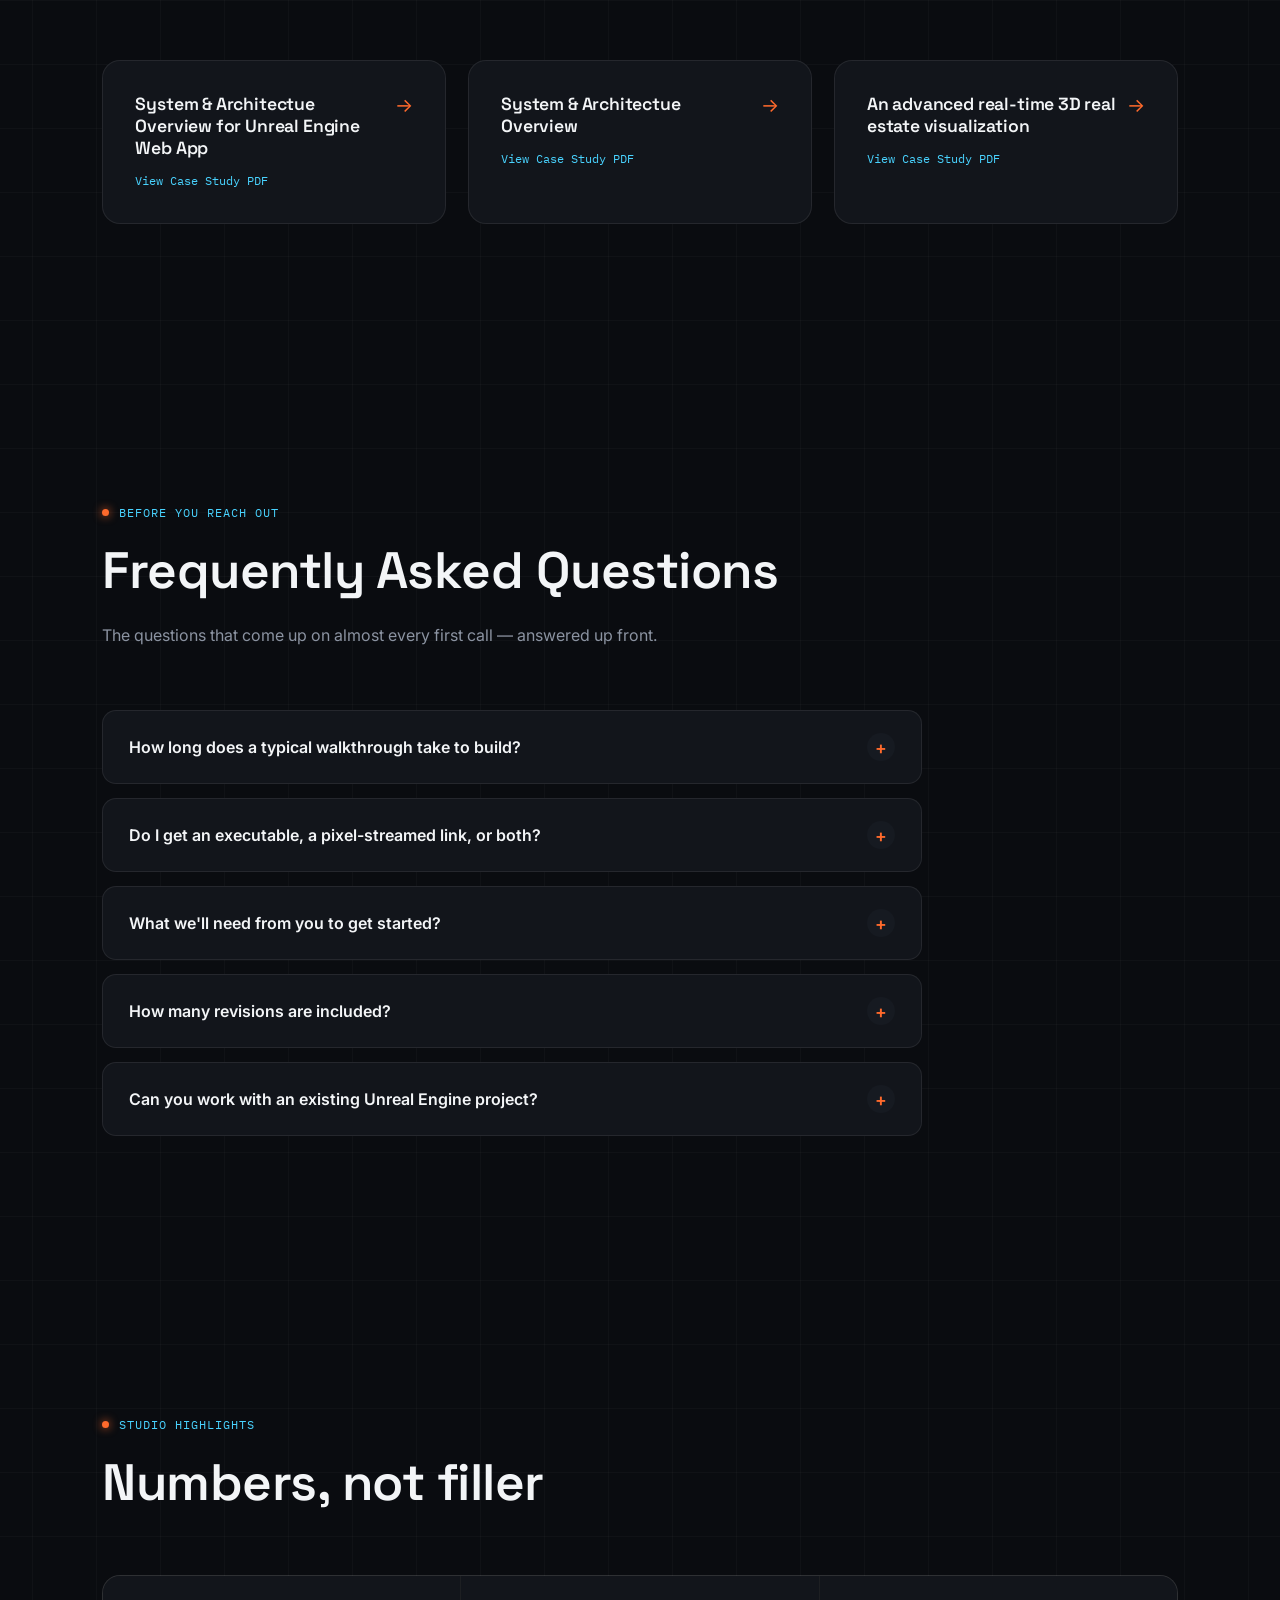
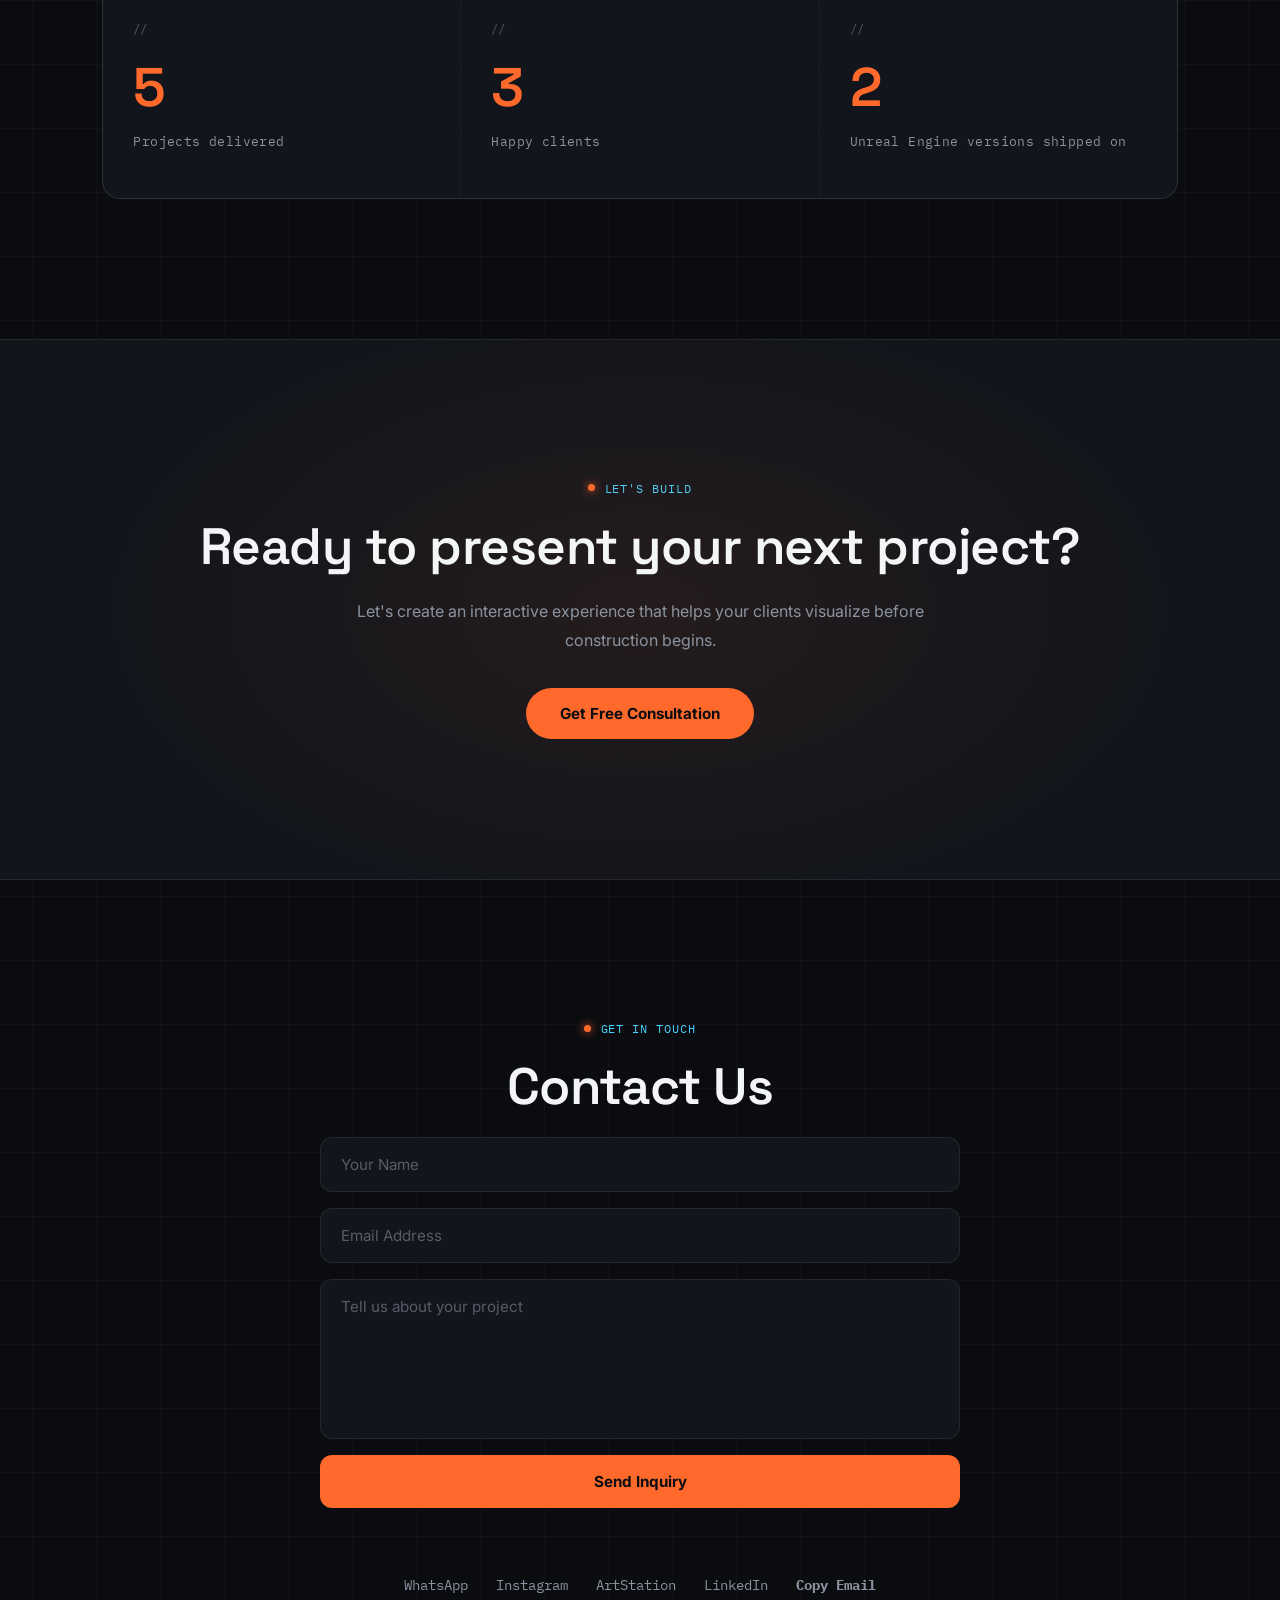
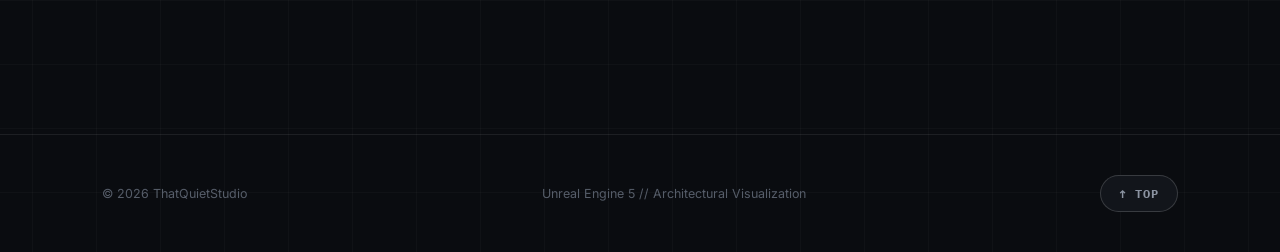
==== commit 478f7bcf: "Update index.html" ====
--- a/index.html
+++ b/index.html
@@ -20,7 +20,7 @@
     <meta property="og:title" content="ThatQuietStudio | Unreal Engine 5 ArchViz & Real-Time 3D Studio">
     <meta property="og:description" content="Real-time architectural walkthroughs, digital twins, pixel streaming and game-ready 3D assets built in Unreal Engine 5.">
     <meta property="og:image" content="/asset/pro.png">
-    <meta property="og:url" content="https://thatquietstudio.com/">
+    <meta property="og:url" content="https://www.thatquietstudio.in">
 
     <!-- Twitter -->
     <meta name="twitter:card" content="summary_large_image">
@@ -44,7 +44,7 @@
       "@type": "ProfessionalService",
       "name": "ThatQuietStudio",
       "description": "Real-time architectural visualization studio specializing in Unreal Engine 5 walkthroughs, digital twins, pixel streaming and game-ready 3D assets.",
-      "url": "https://thatquietstudio.com/",
+      "url": "https://www.thatquietstudio.in",
       "sameAs": [
         "https://www.instagram.com/sid._fx/",
         "https://www.artstation.com/sidfx",
@@ -118,7 +118,7 @@
             <span class="hud-corner bl"></span>
             <span class="hud-corner br"></span>
 
-            <span class="hud-tag top-left"><span class="dot"></span>LIVE // UE5.4</span>
+            <span class="hud-tag top-left"><span class="dot"></span>LIVE // UE5</span>
             <span class="hud-tag top-right hud-clock" id="hudClock">LOCAL // --:--:--</span>
             <span class="hud-tag bottom-left">CAM_01 // REALTIME RENDER</span>
             <span class="hud-tag bottom-right">3840 × 2160</span>
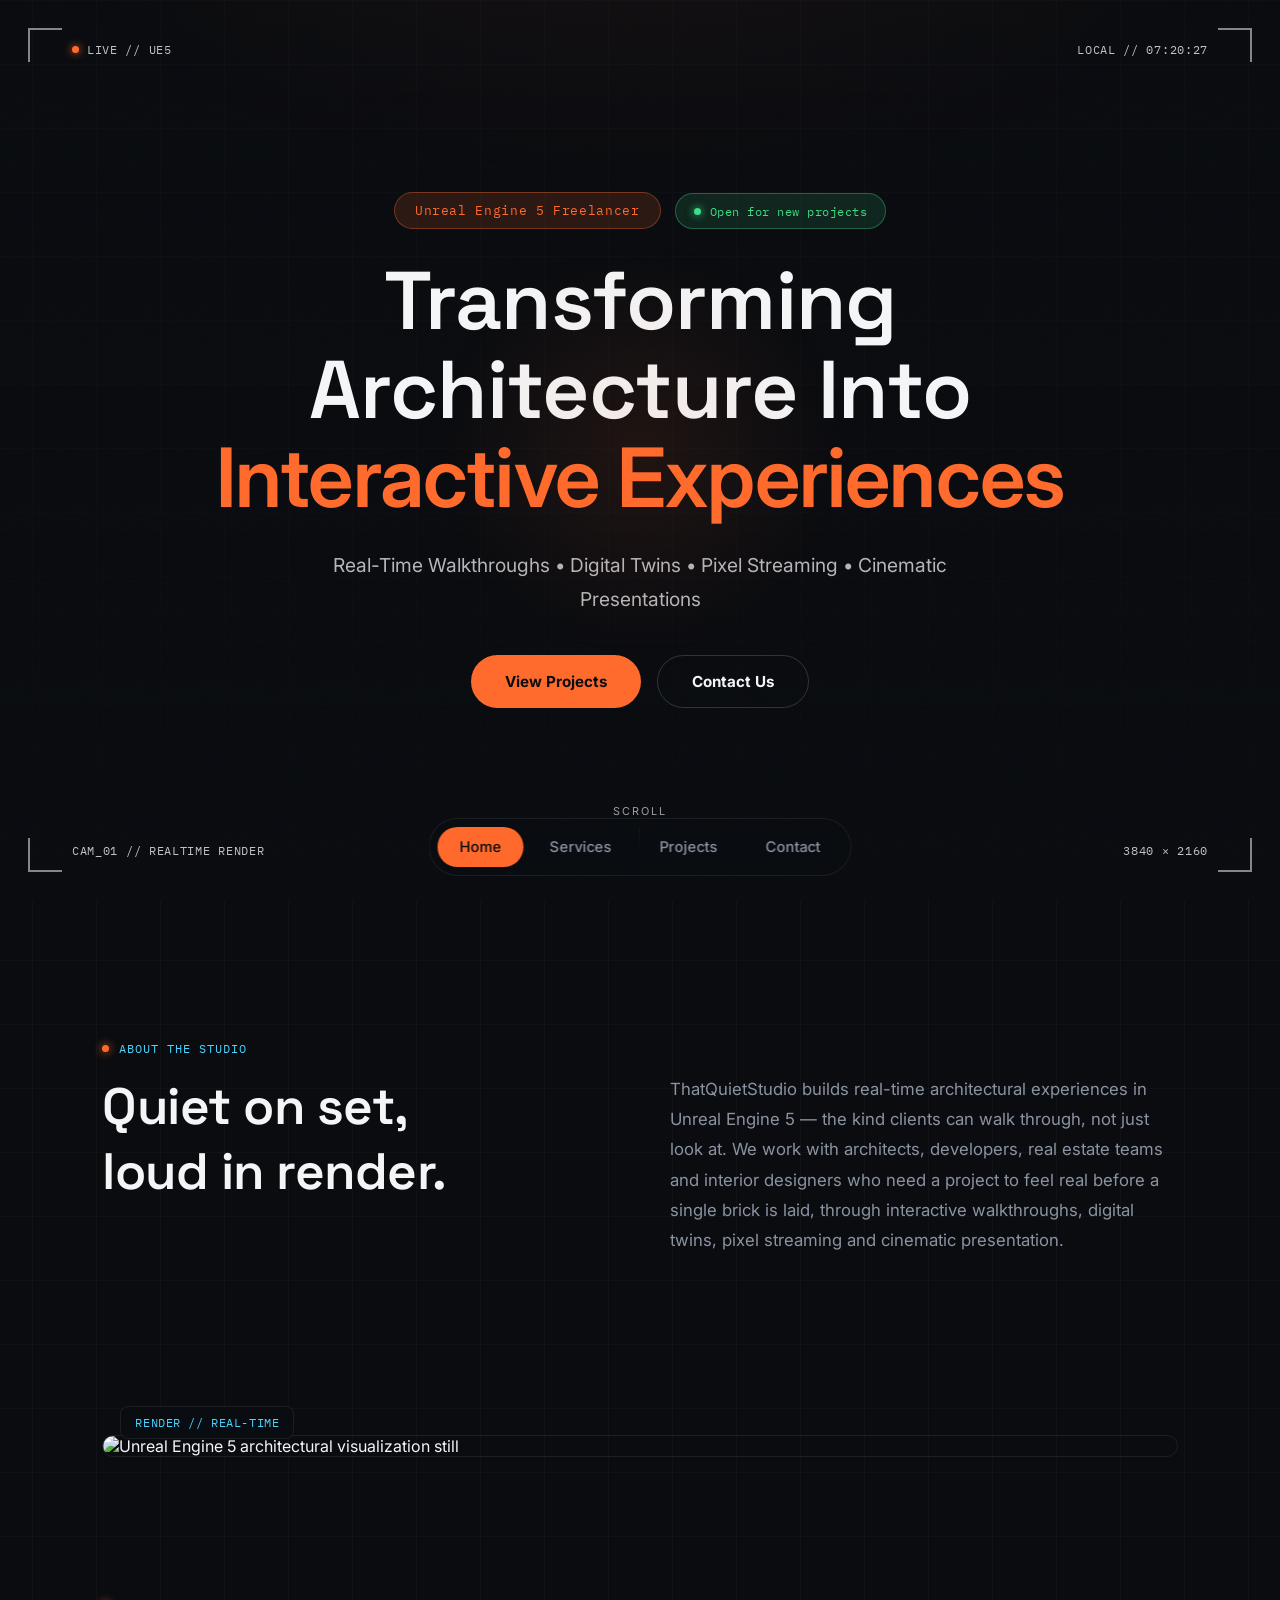
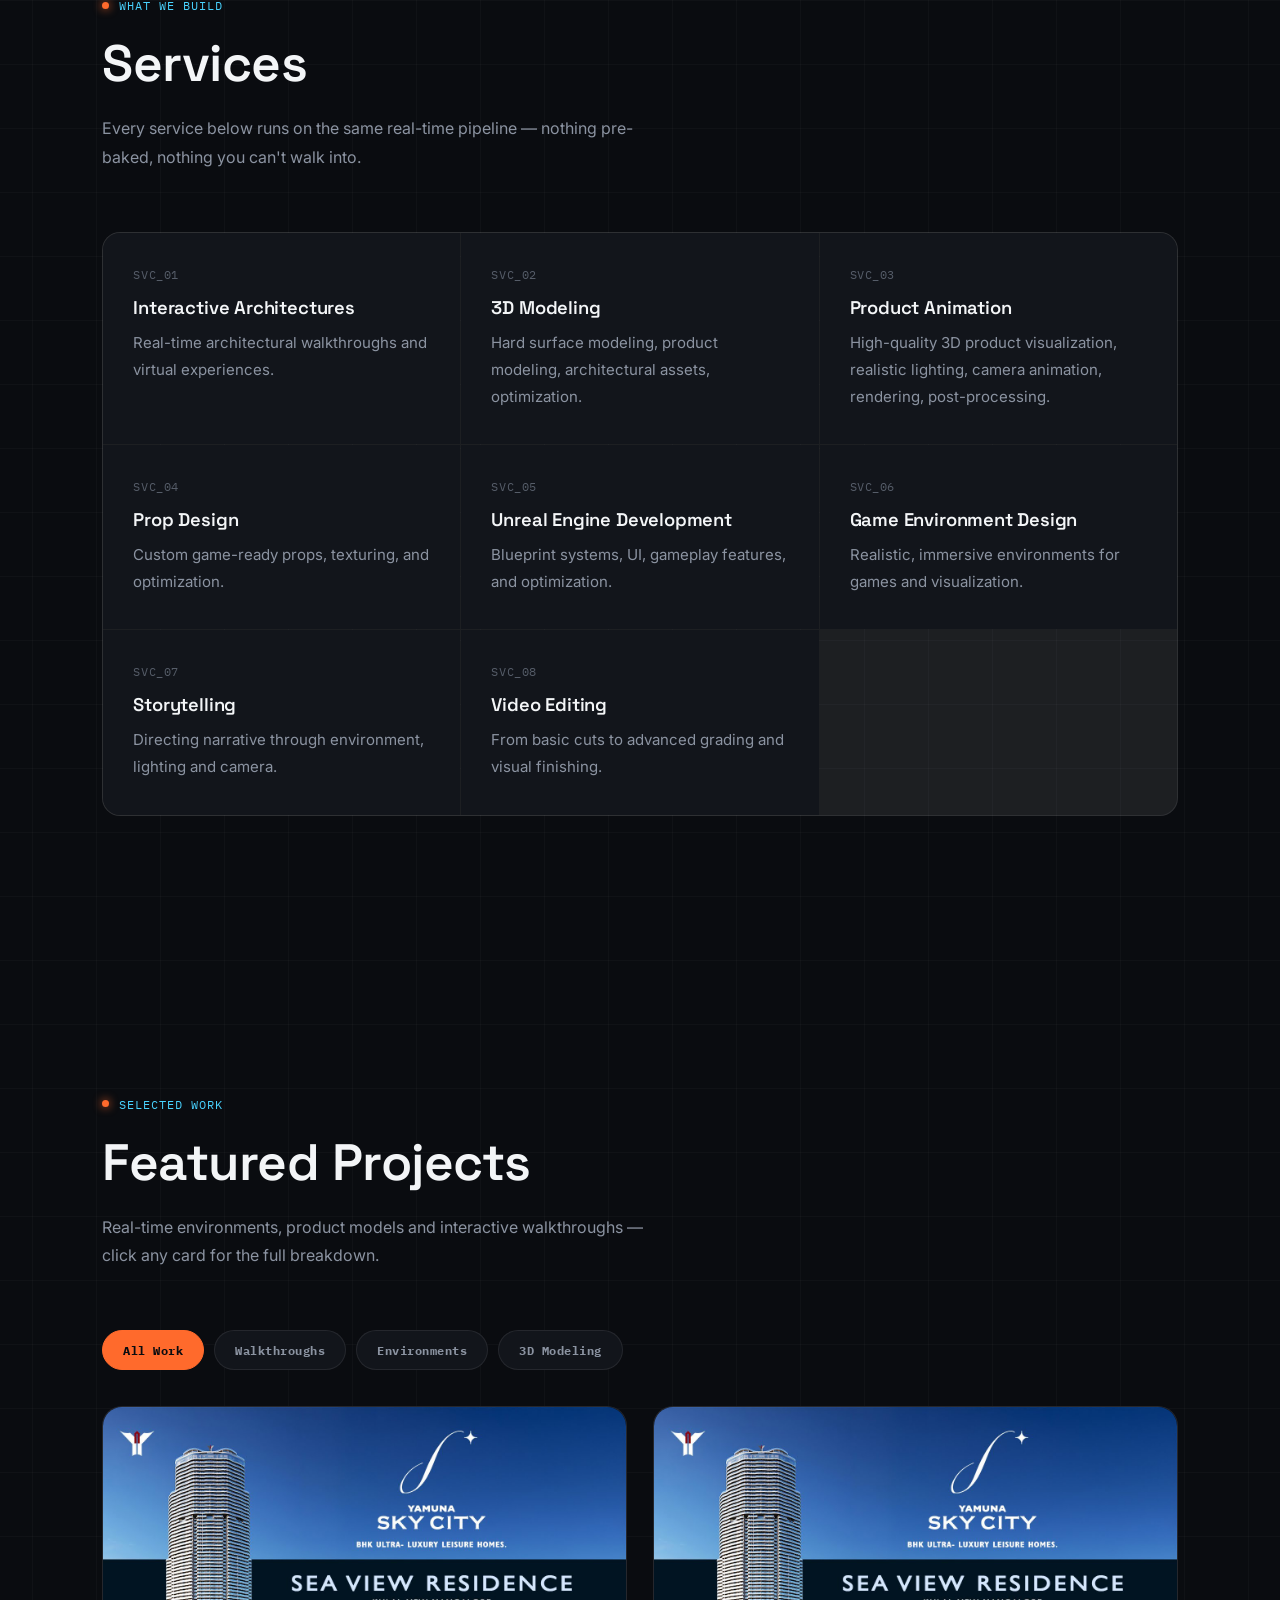
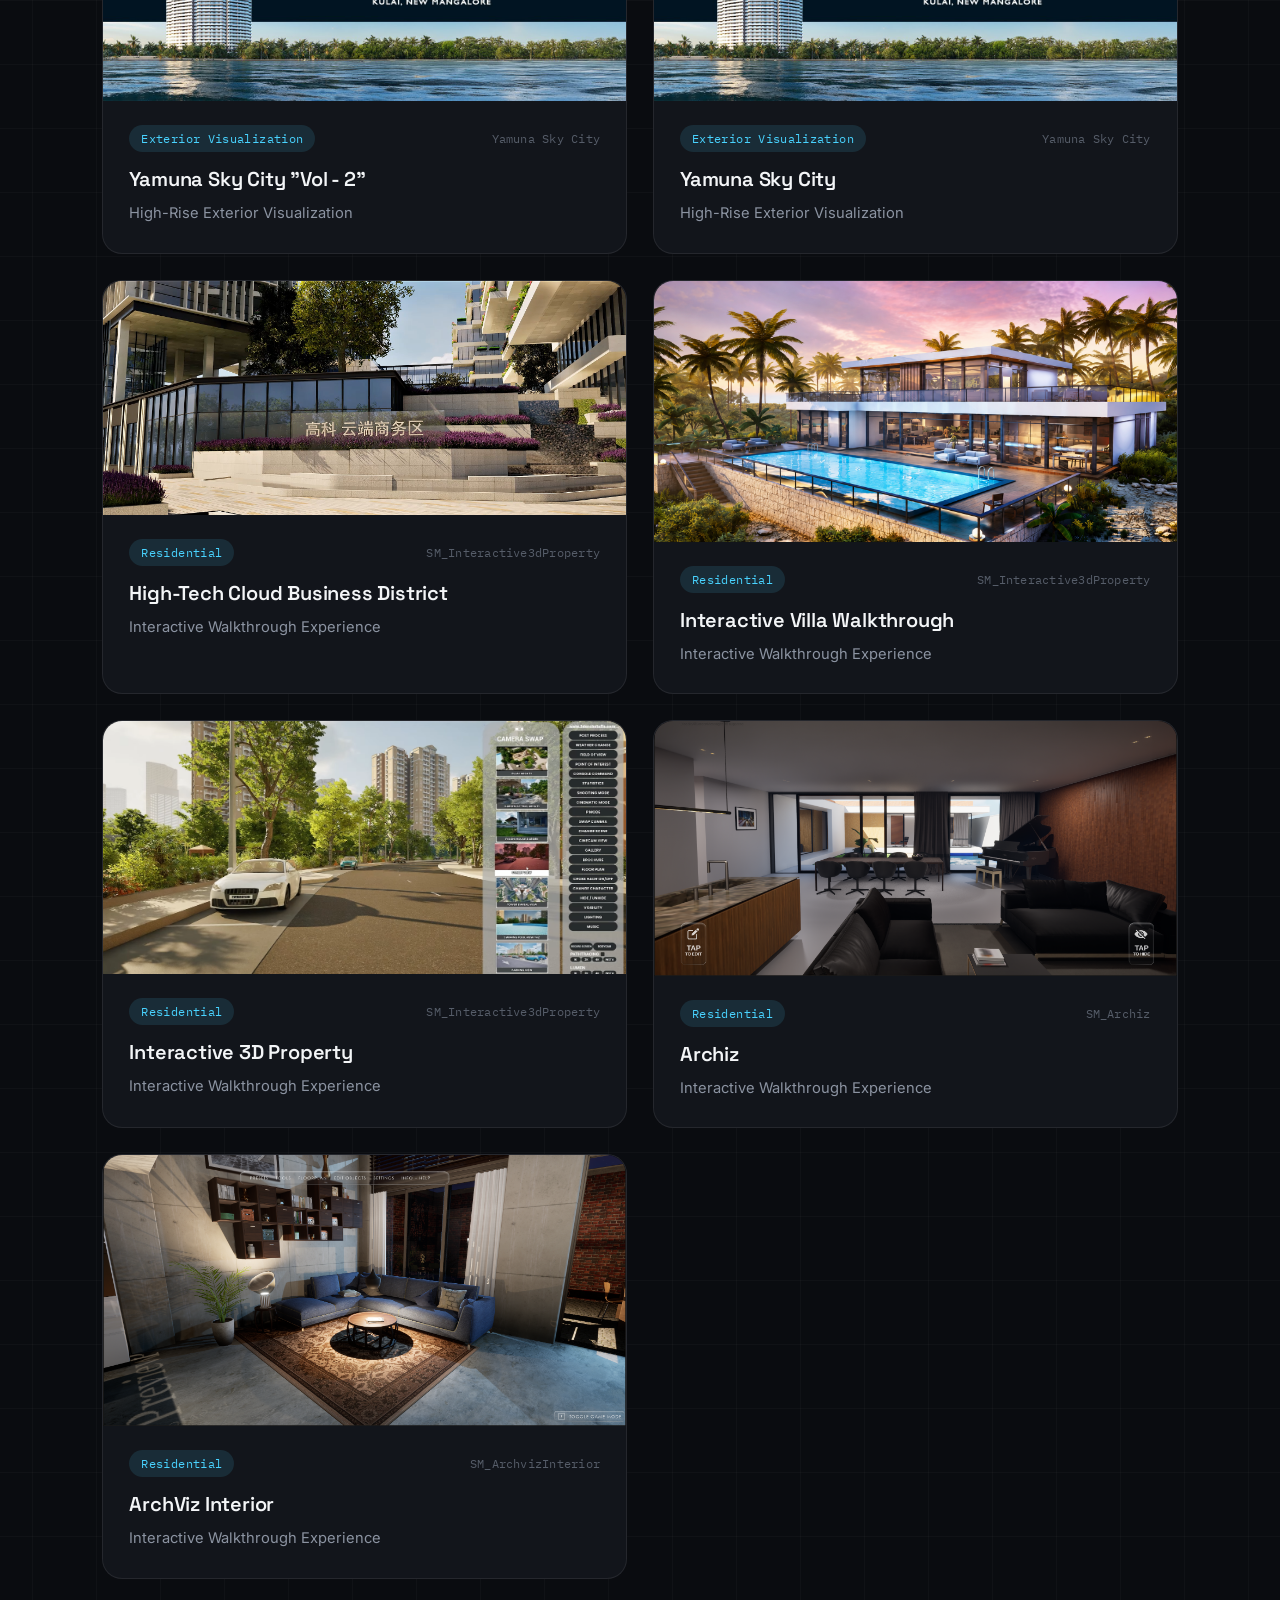
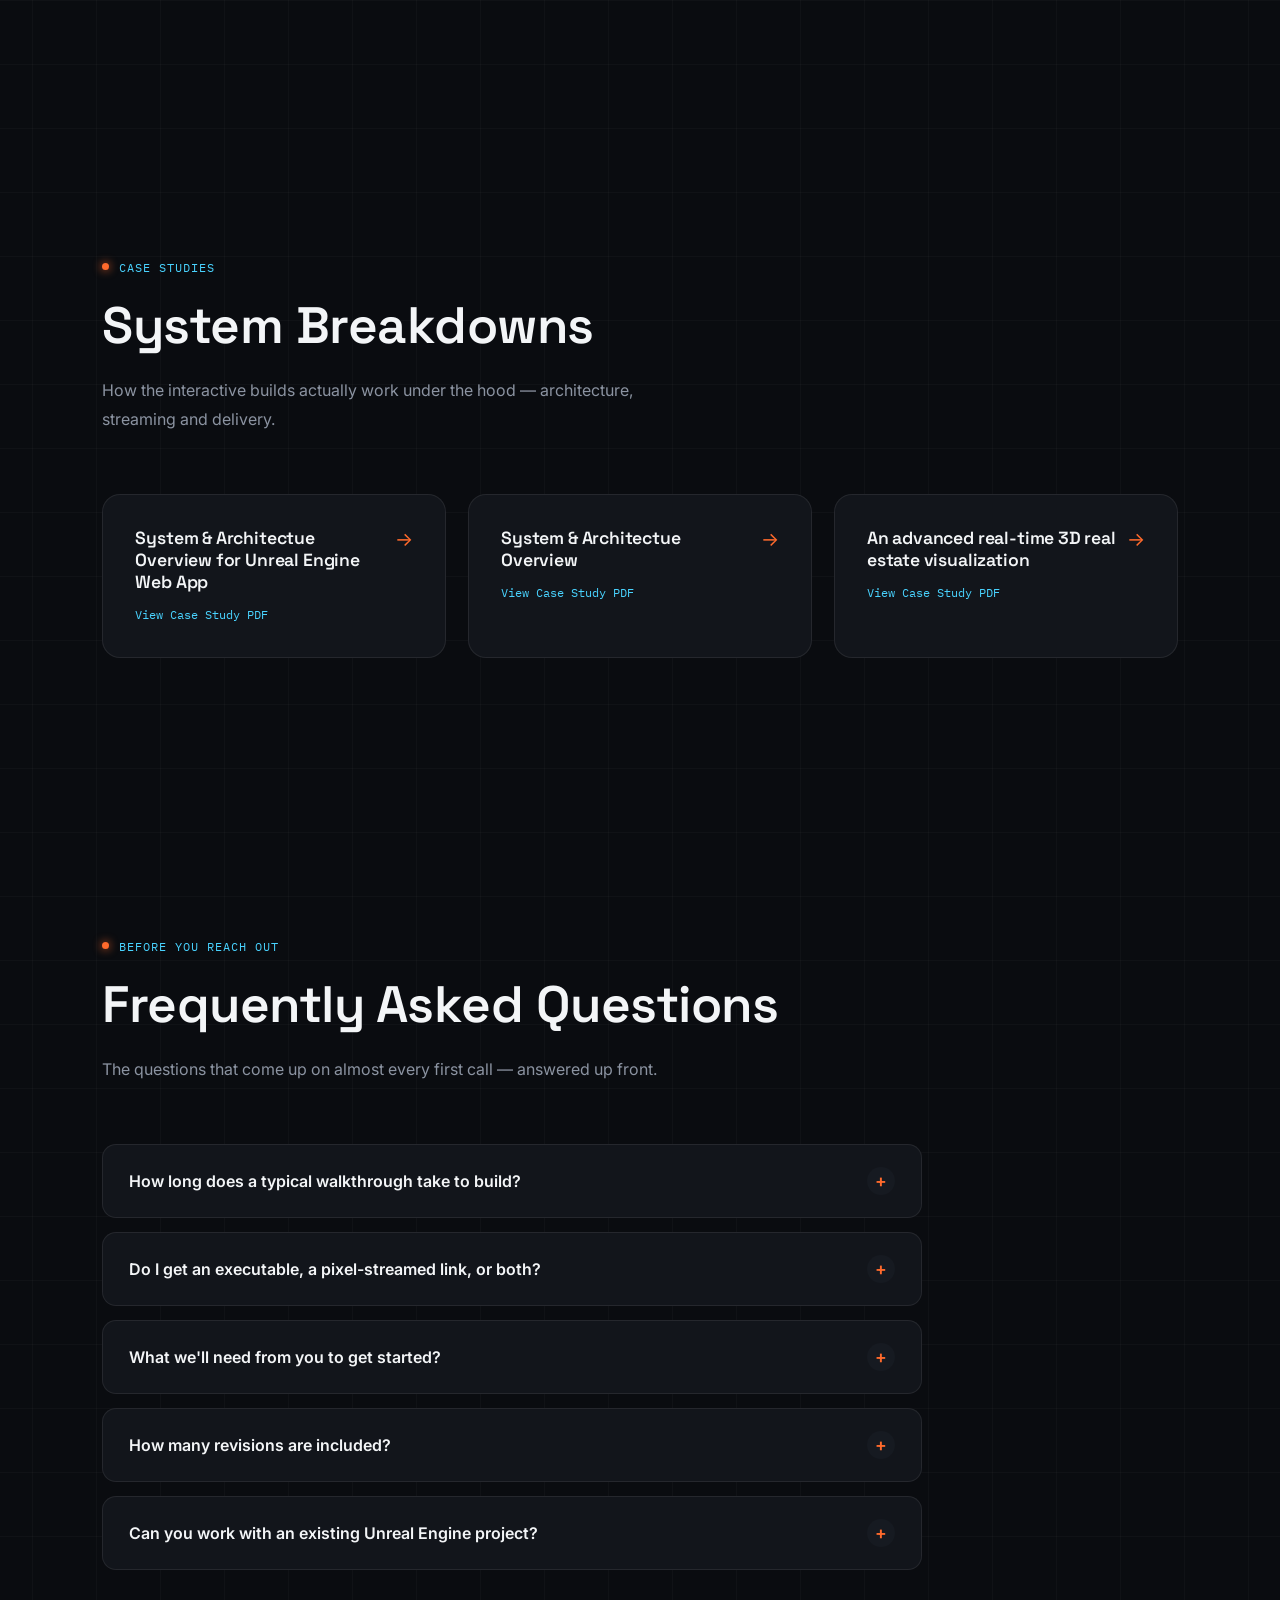
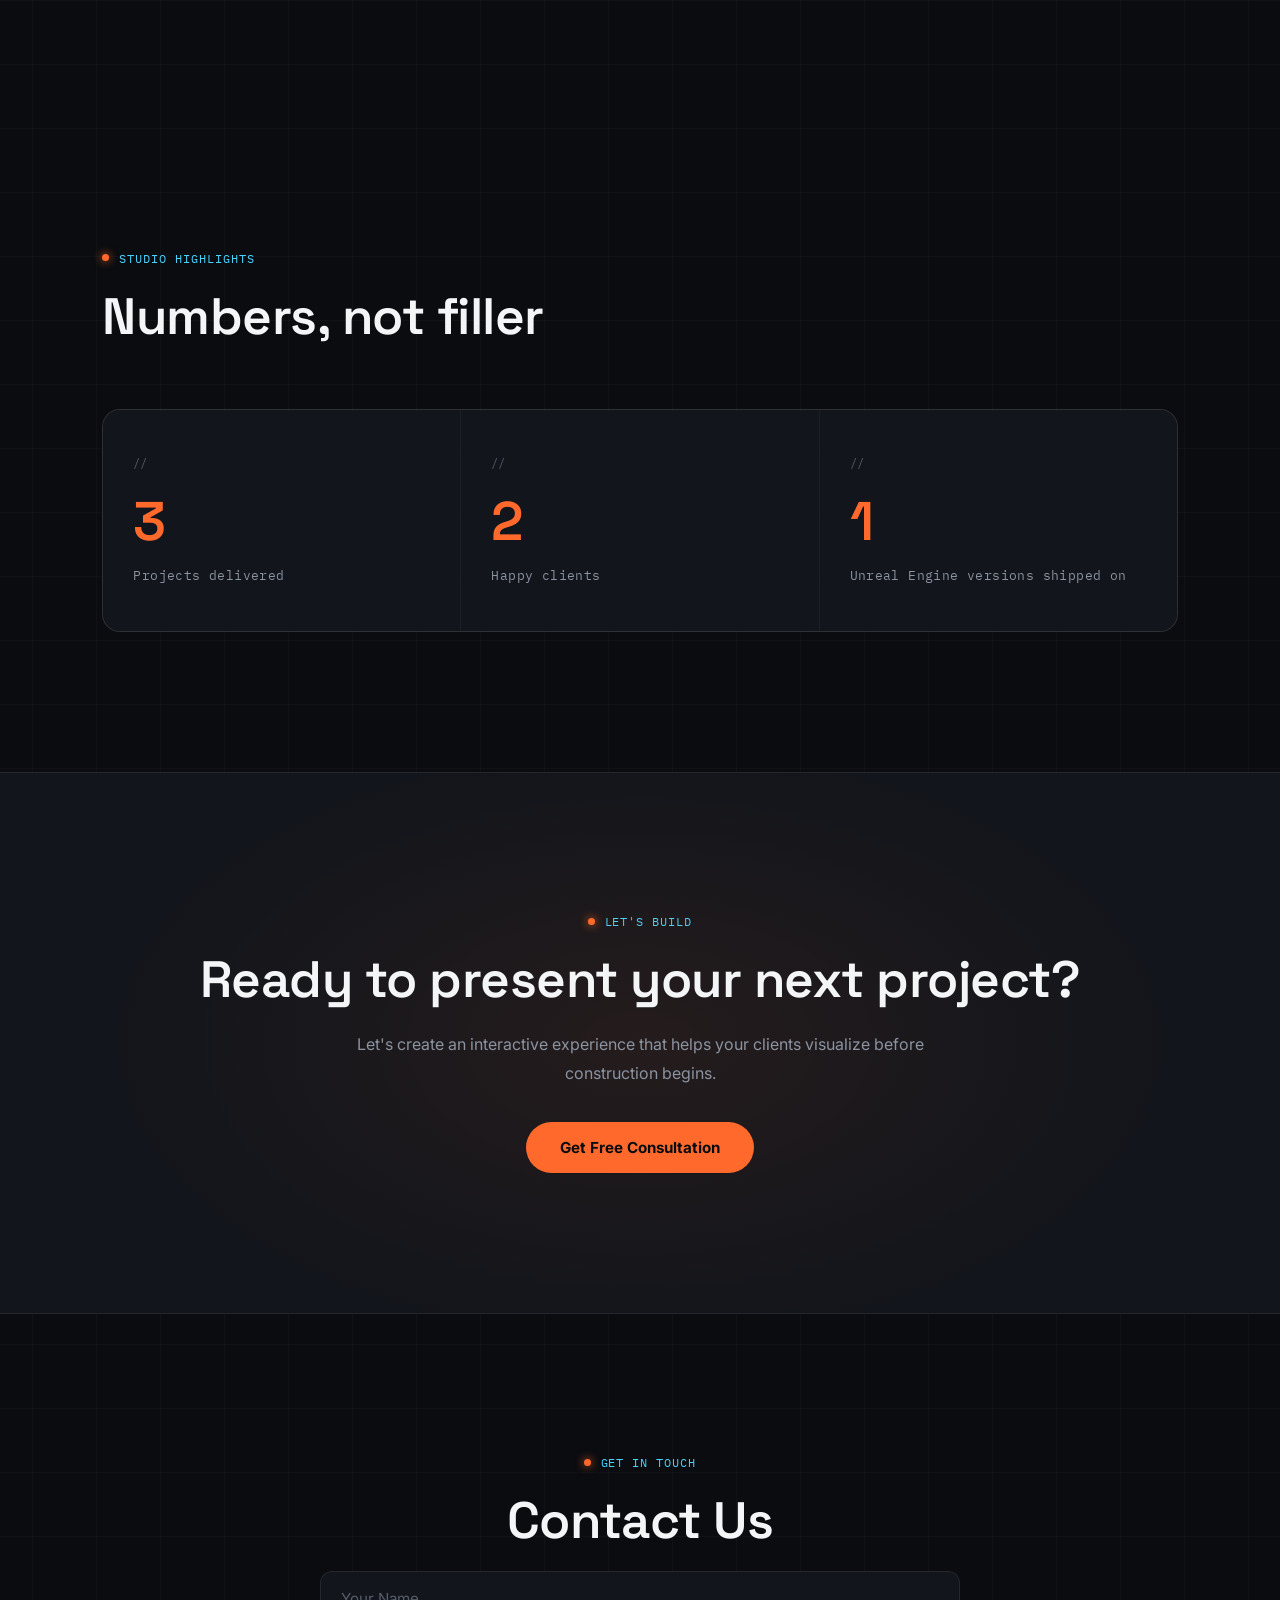
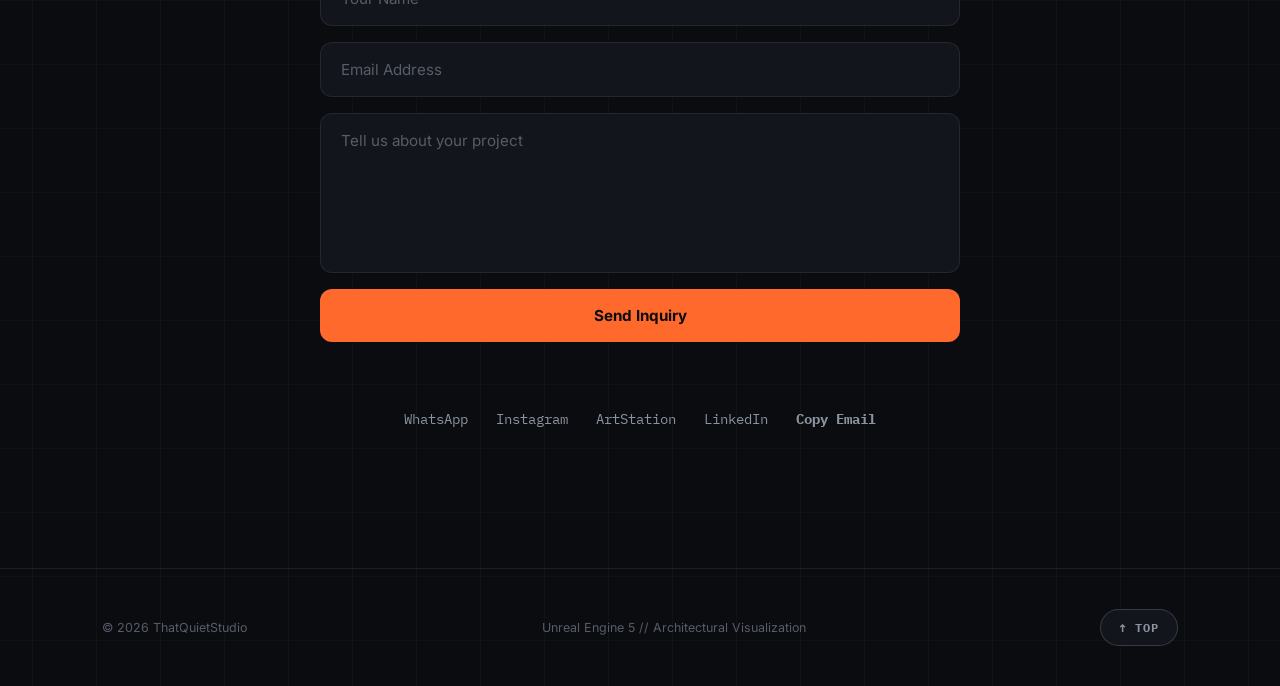
==== commit c1ad71eb: "Update index.html" ====
--- a/index.html
+++ b/index.html
@@ -290,7 +290,38 @@
 
 
 
-
+ <div class="project" data-category="walkthrough"
+
+    data-title="Yamuna Sky City "Vol - 2" "
+    data-desc="Yamuna Sky City is an immersive architectural visualization showcasing the project's exterior design, high-rise architecture, landscaping, and surrounding environment. Developed in Unreal Engine 5 with realistic lighting and interactive walkthrough features."
+
+    data-video="https://youtu.be/ArmR4Pdmhn0"
+
+    data-pdf=""
+    data-software="Unreal Engine 5, Blender, Substance Painter"
+    data-features="Interactive Walkthrough, Exterior Visualization, Realistic Lighting, Day Night Cycle, Pixel Streaming"
+    data-images="/asset/yumuna3.jpg,/asset/yumuna5.jpg,/asset/yumuna1.jpg,/asset/yumuna2.jpg,/asset/yumuna4.jpg">
+
+    <div class="thumb">
+        <img src="/asset/yumuna.jpg" alt="Yamuna Sky City" loading="lazy" decoding="async">
+    </div>
+
+    <div class="project-content">
+
+        <div class="row">
+            <span class="category">Exterior Visualization</span>
+            <span class="asset-id">Yamuna Sky City</span>
+        </div>
+
+        <h3>Yamuna Sky City "Vol - 2"</h3>
+
+        <p>
+            High-Rise Exterior Visualization
+        </p>
+
+    </div>
+
+</div>
 
 
             
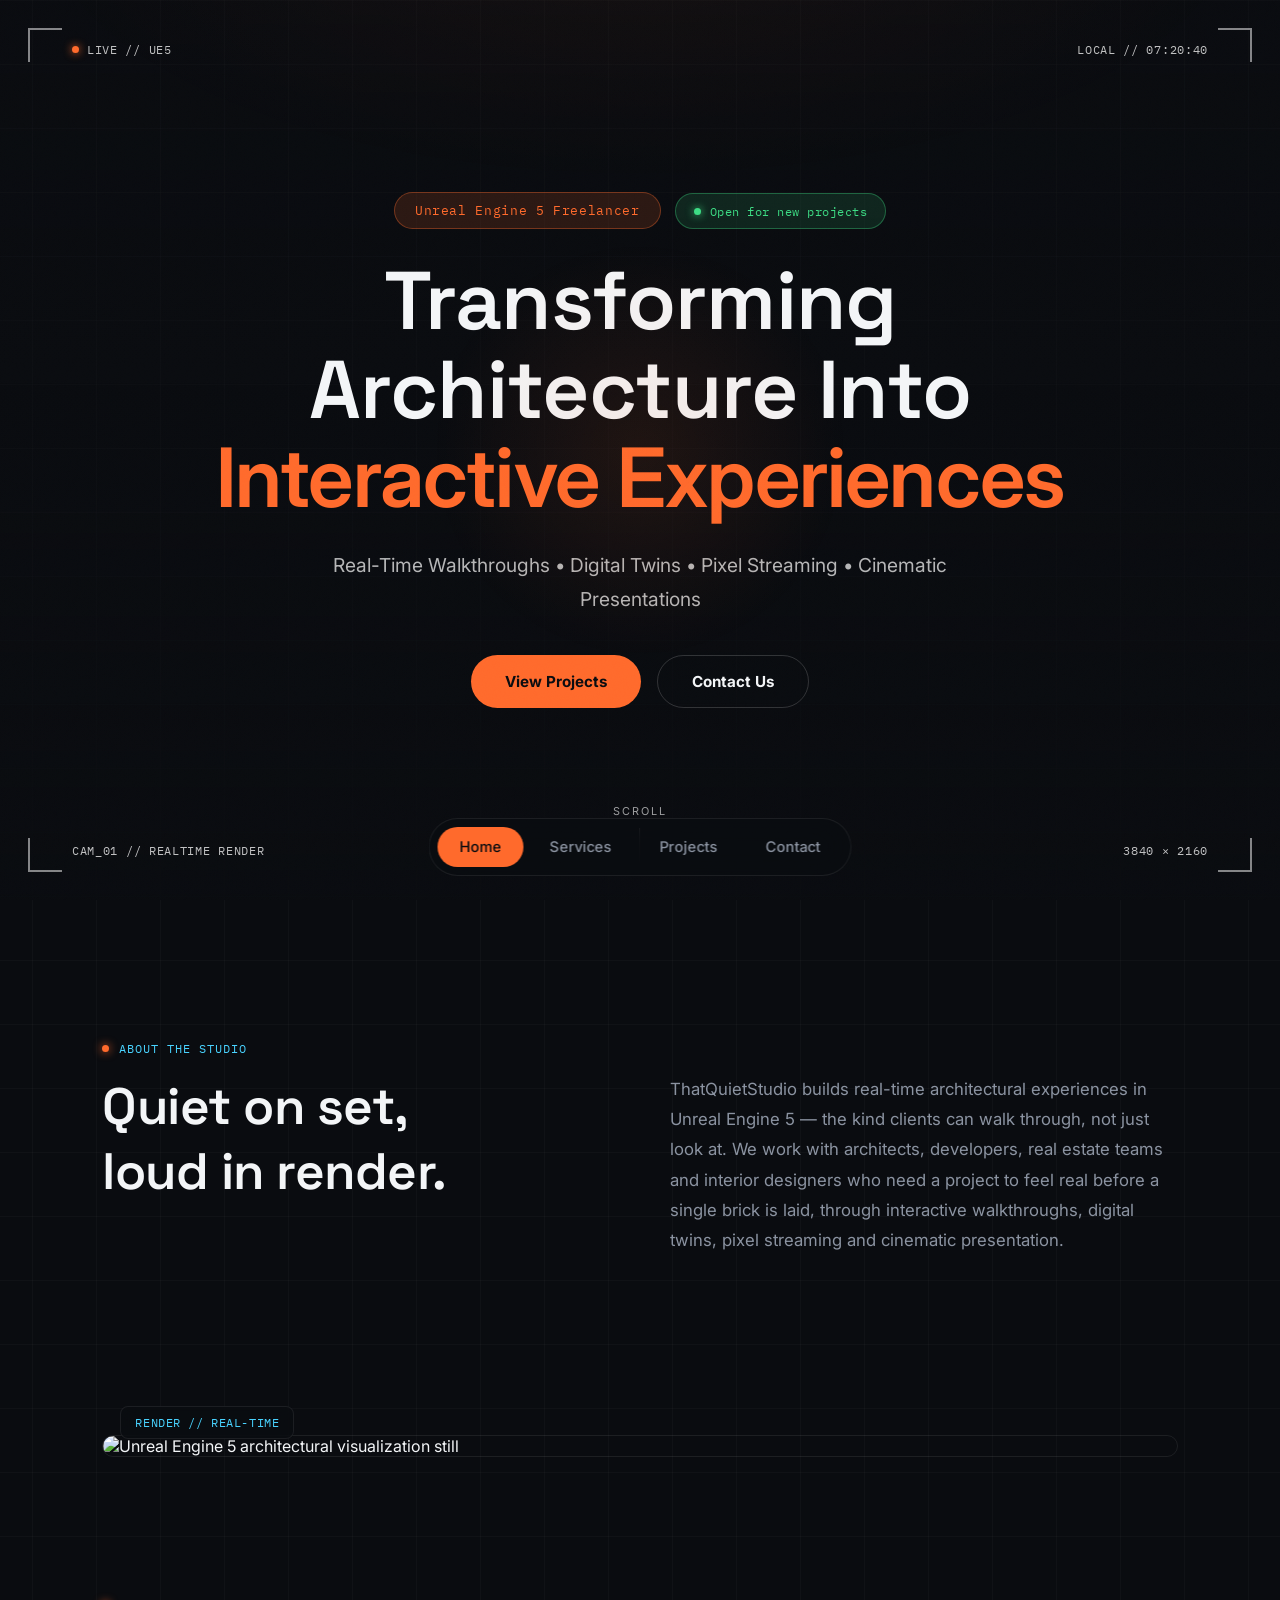
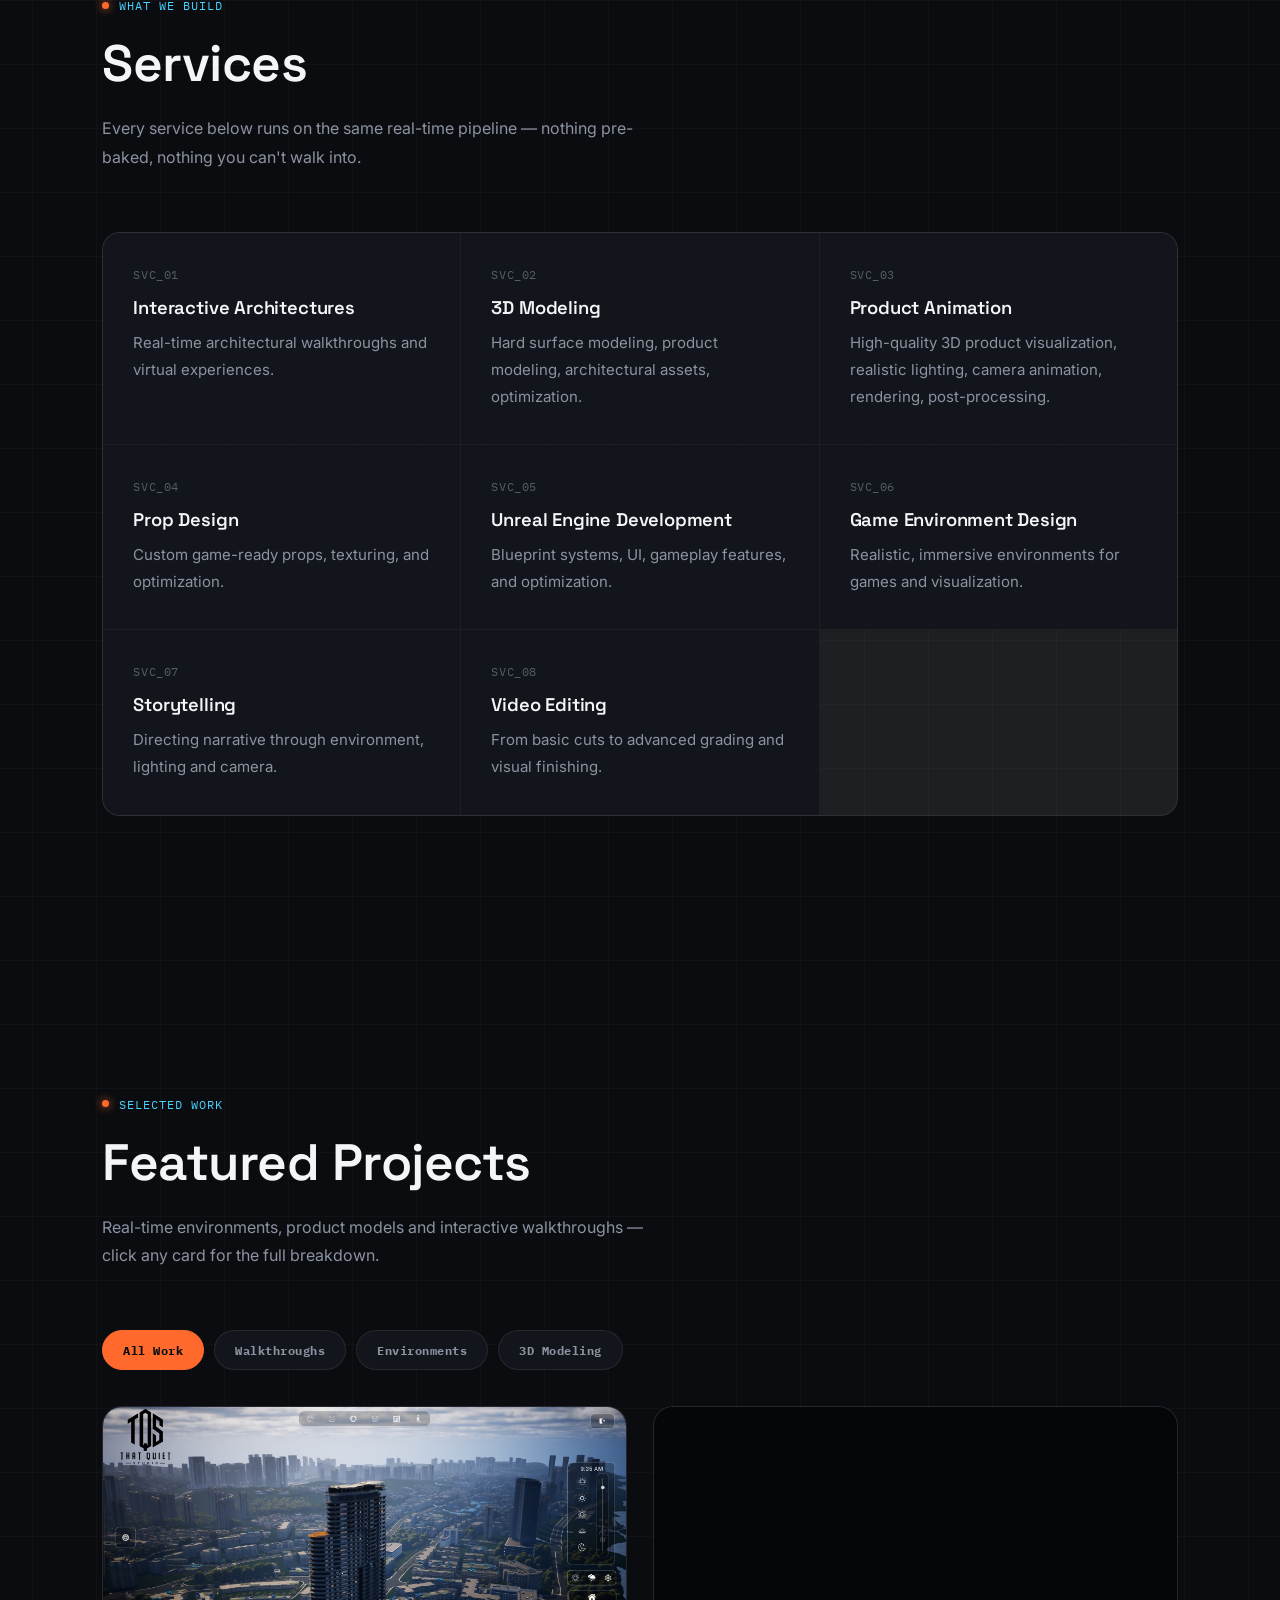
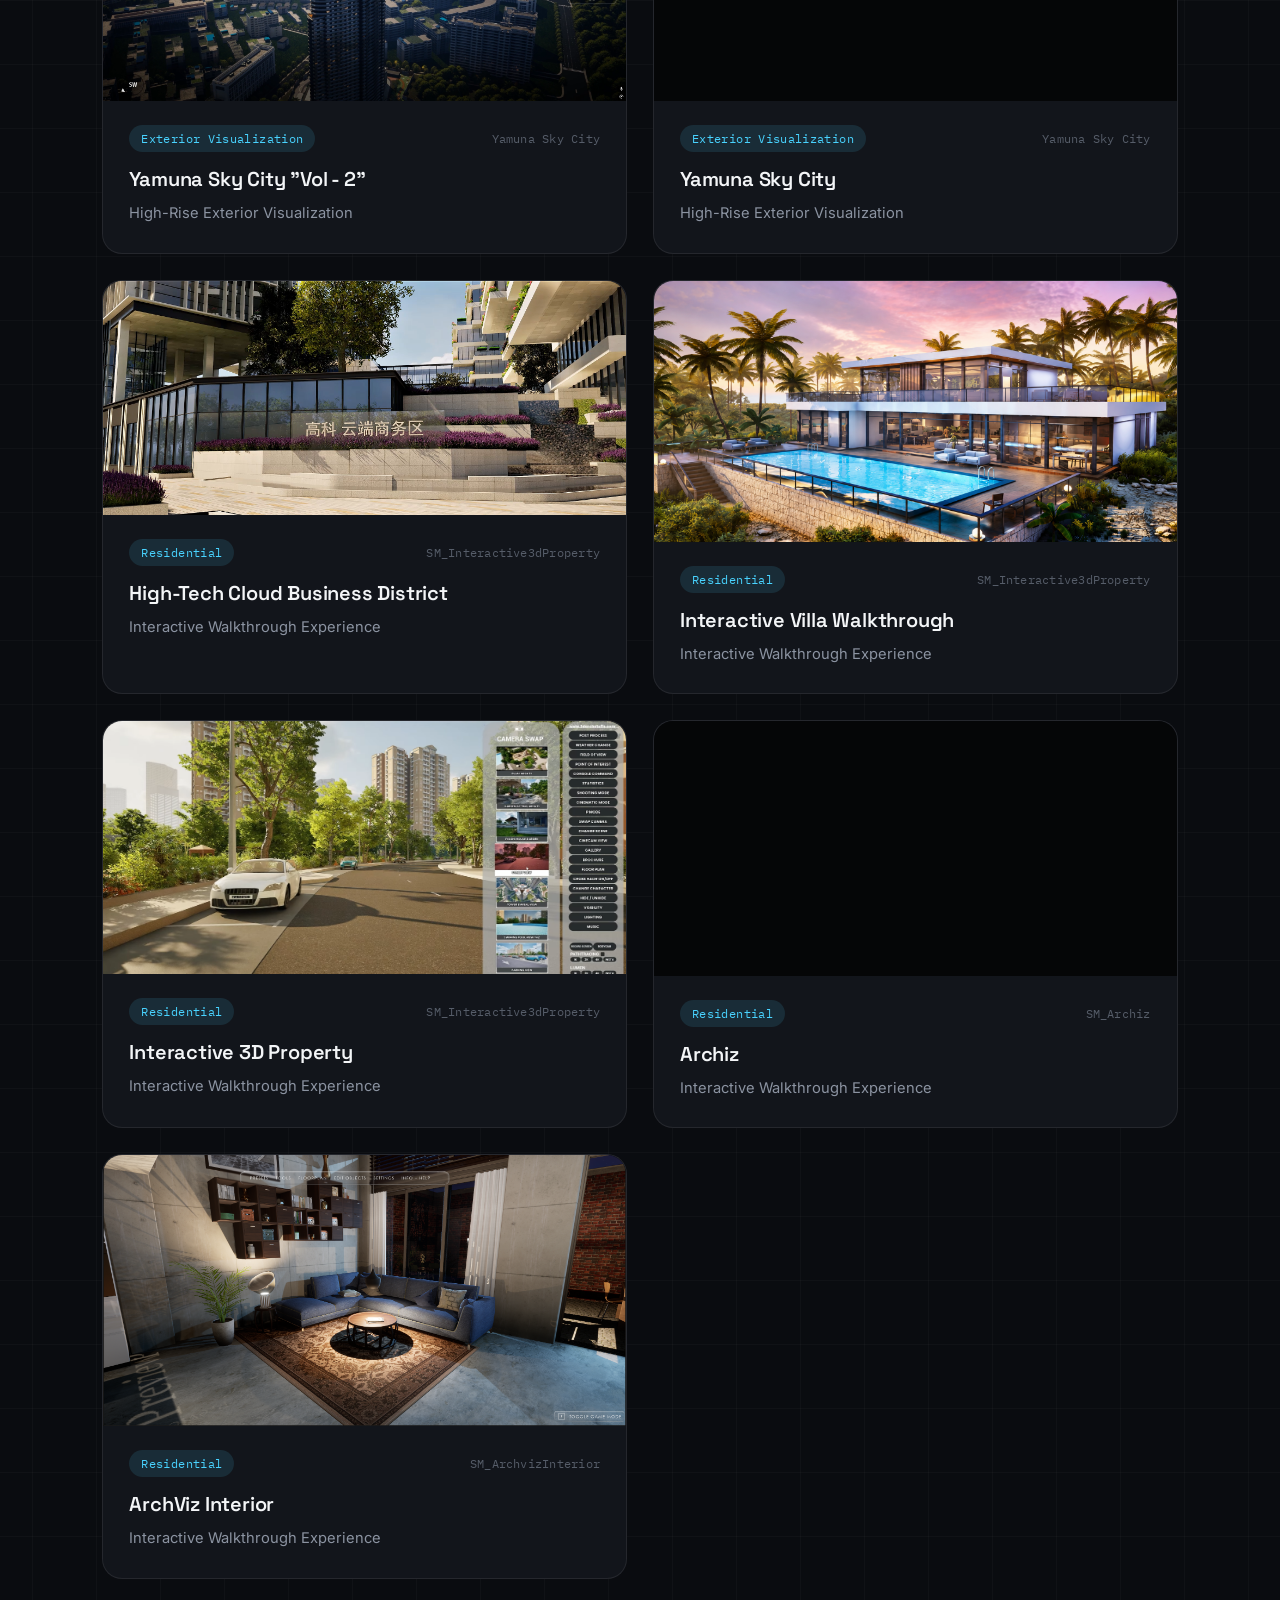
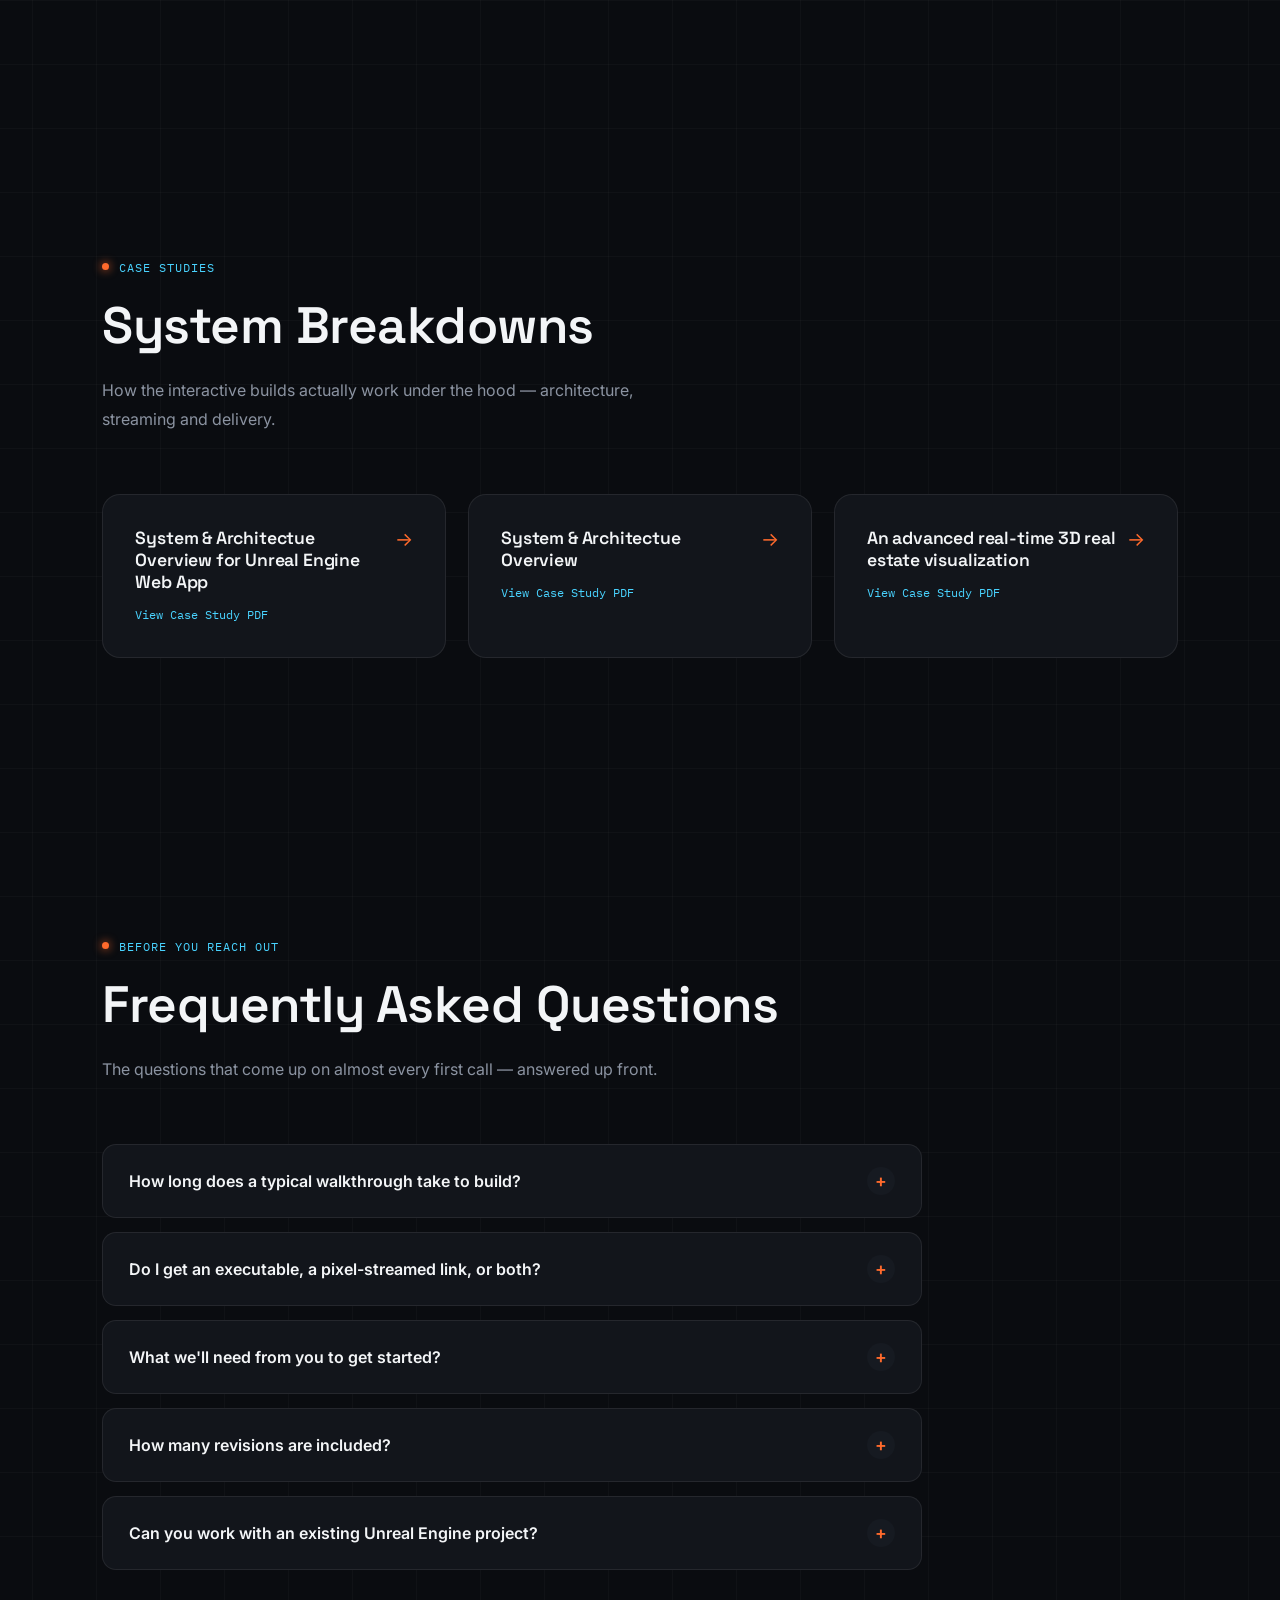
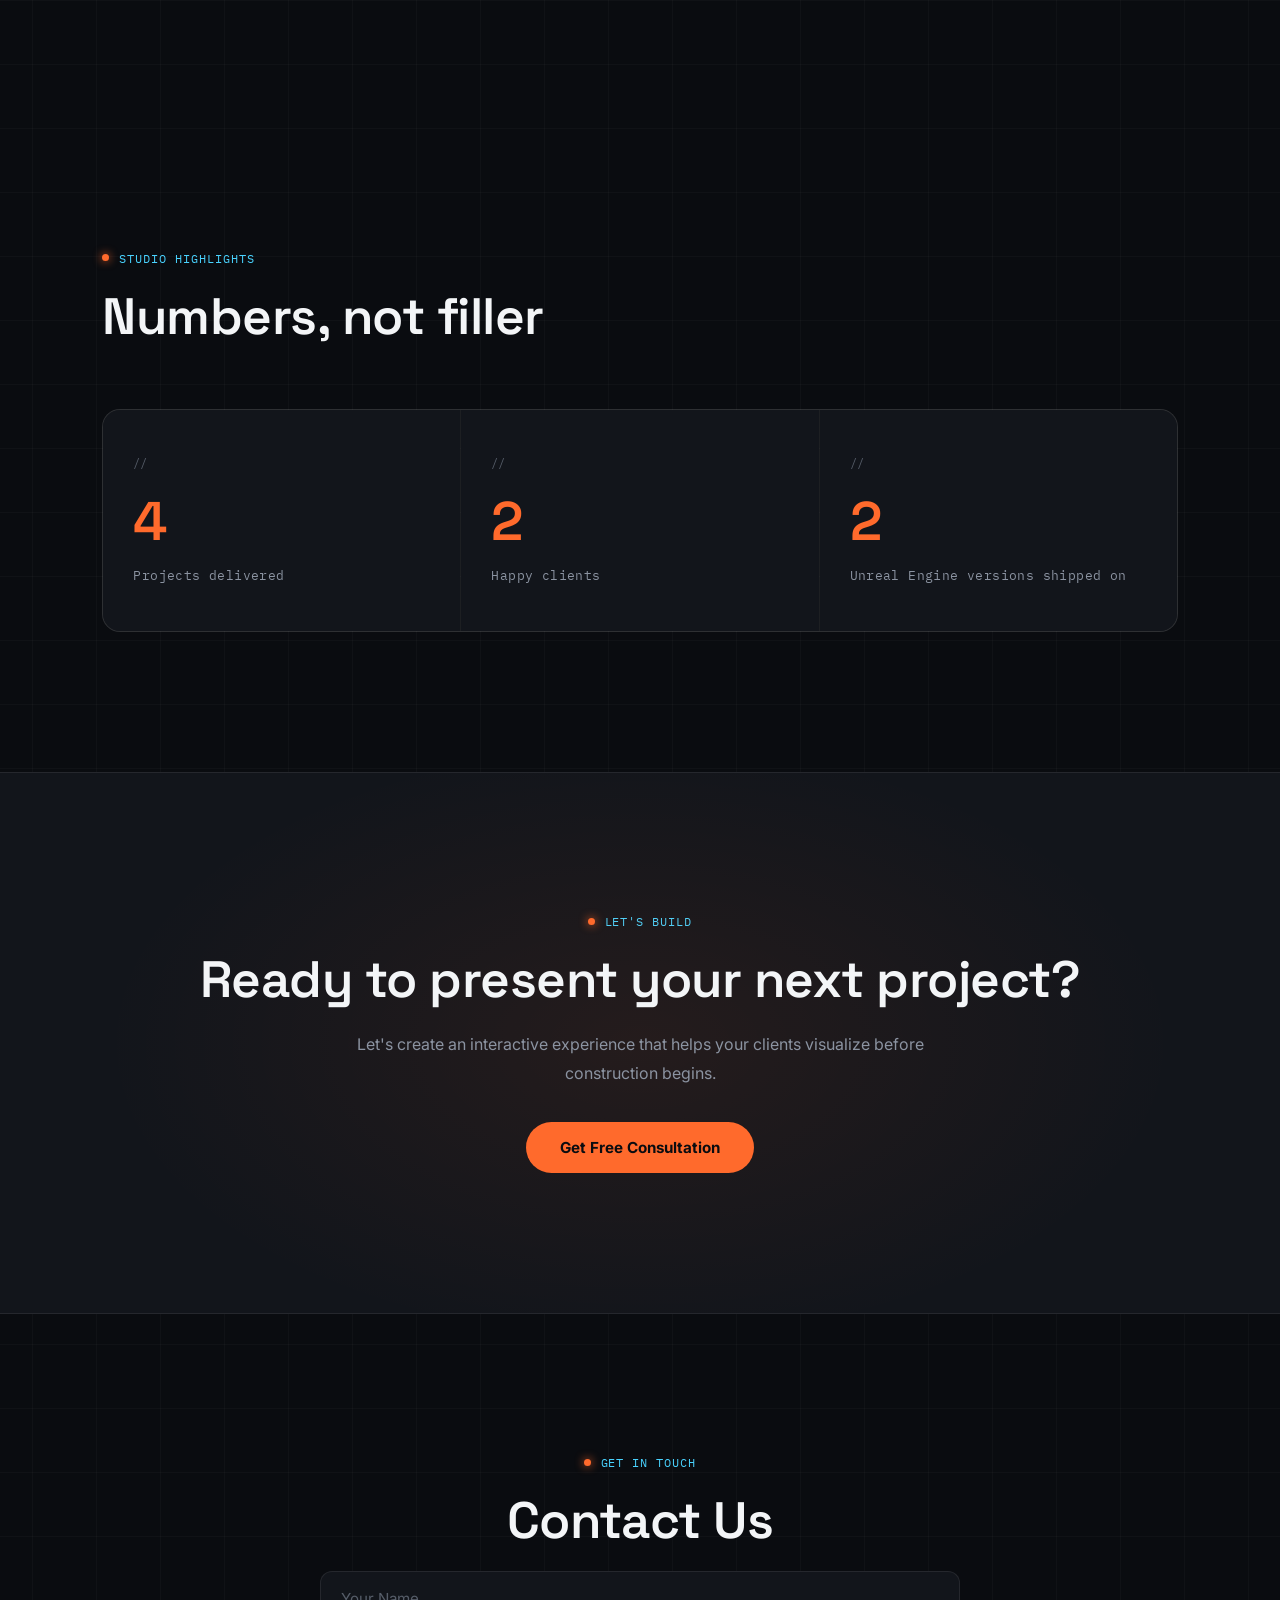
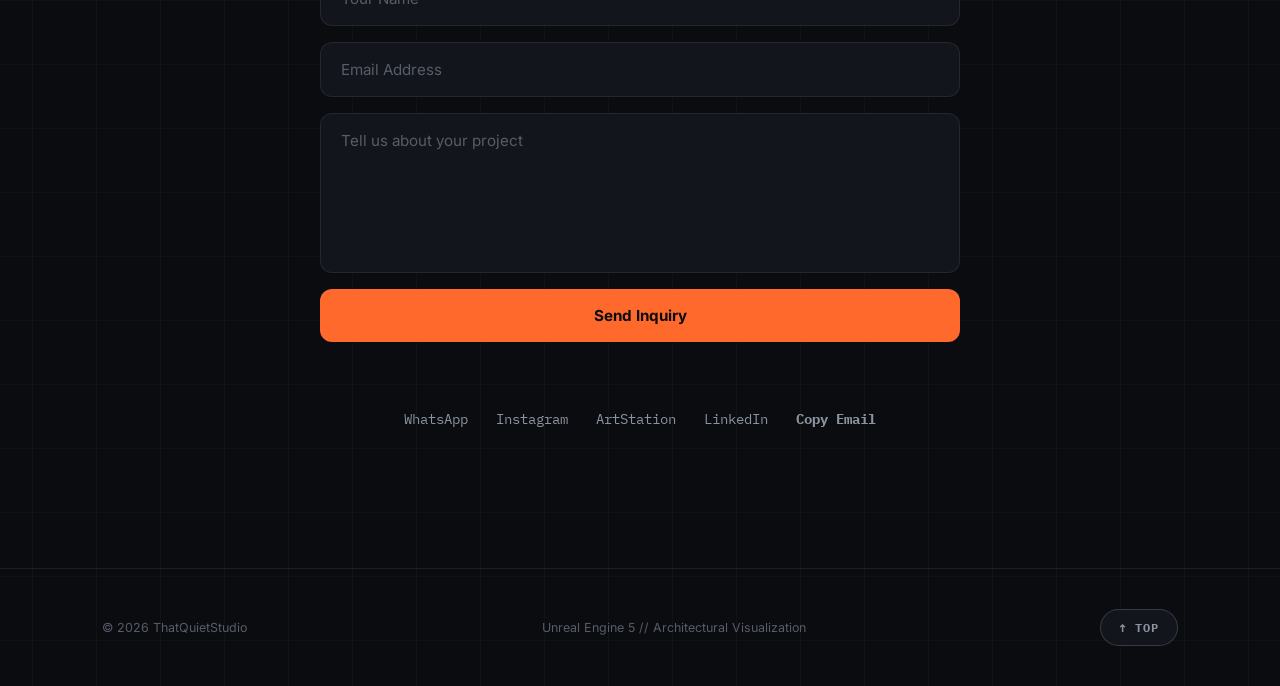
==== commit 9a72c419: "Update index.html" ====
--- a/index.html
+++ b/index.html
@@ -303,7 +303,7 @@
     data-images="/asset/yumuna3.jpg,/asset/yumuna5.jpg,/asset/yumuna1.jpg,/asset/yumuna2.jpg,/asset/yumuna4.jpg">
 
     <div class="thumb">
-        <img src="/asset/yumuna.jpg" alt="Yamuna Sky City" loading="lazy" decoding="async">
+        <img src="/asset/Yamuna 2.png" alt="Yamuna Sky City" loading="lazy" decoding="async">
     </div>
 
     <div class="project-content">
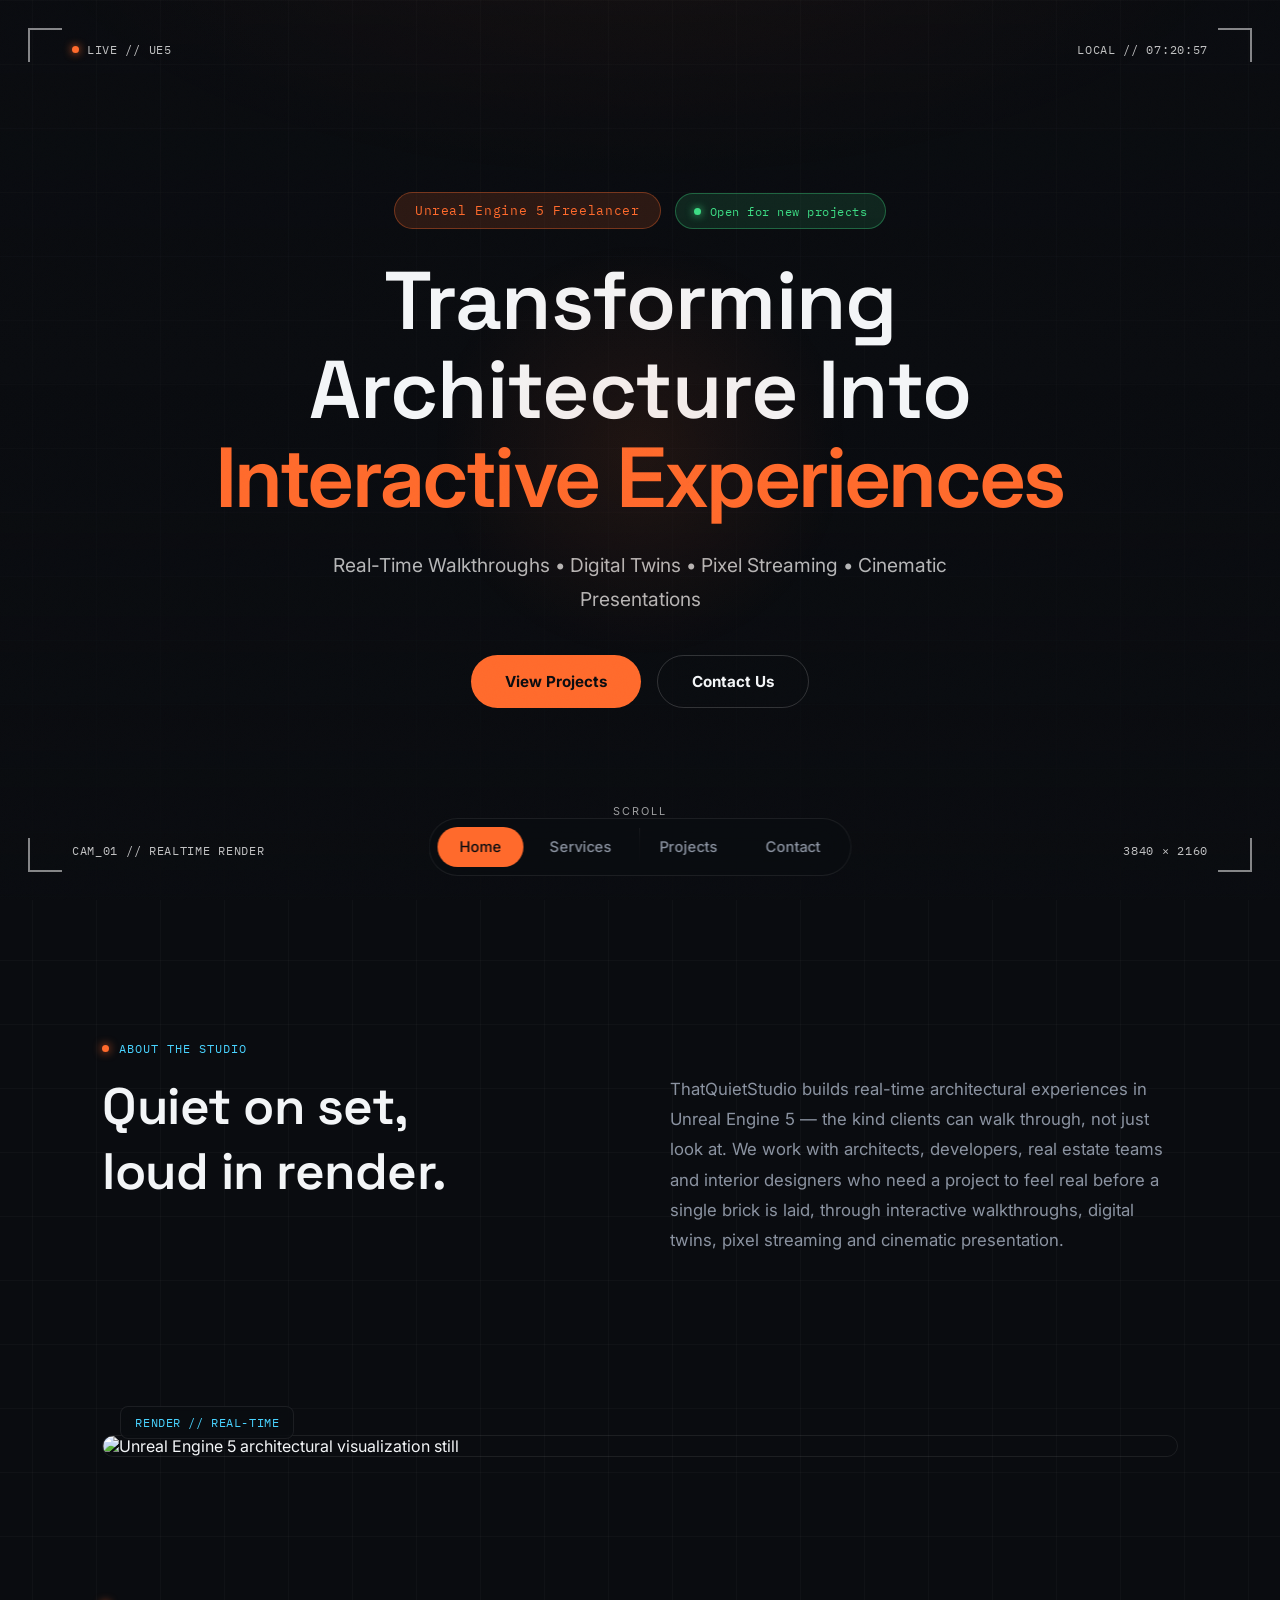
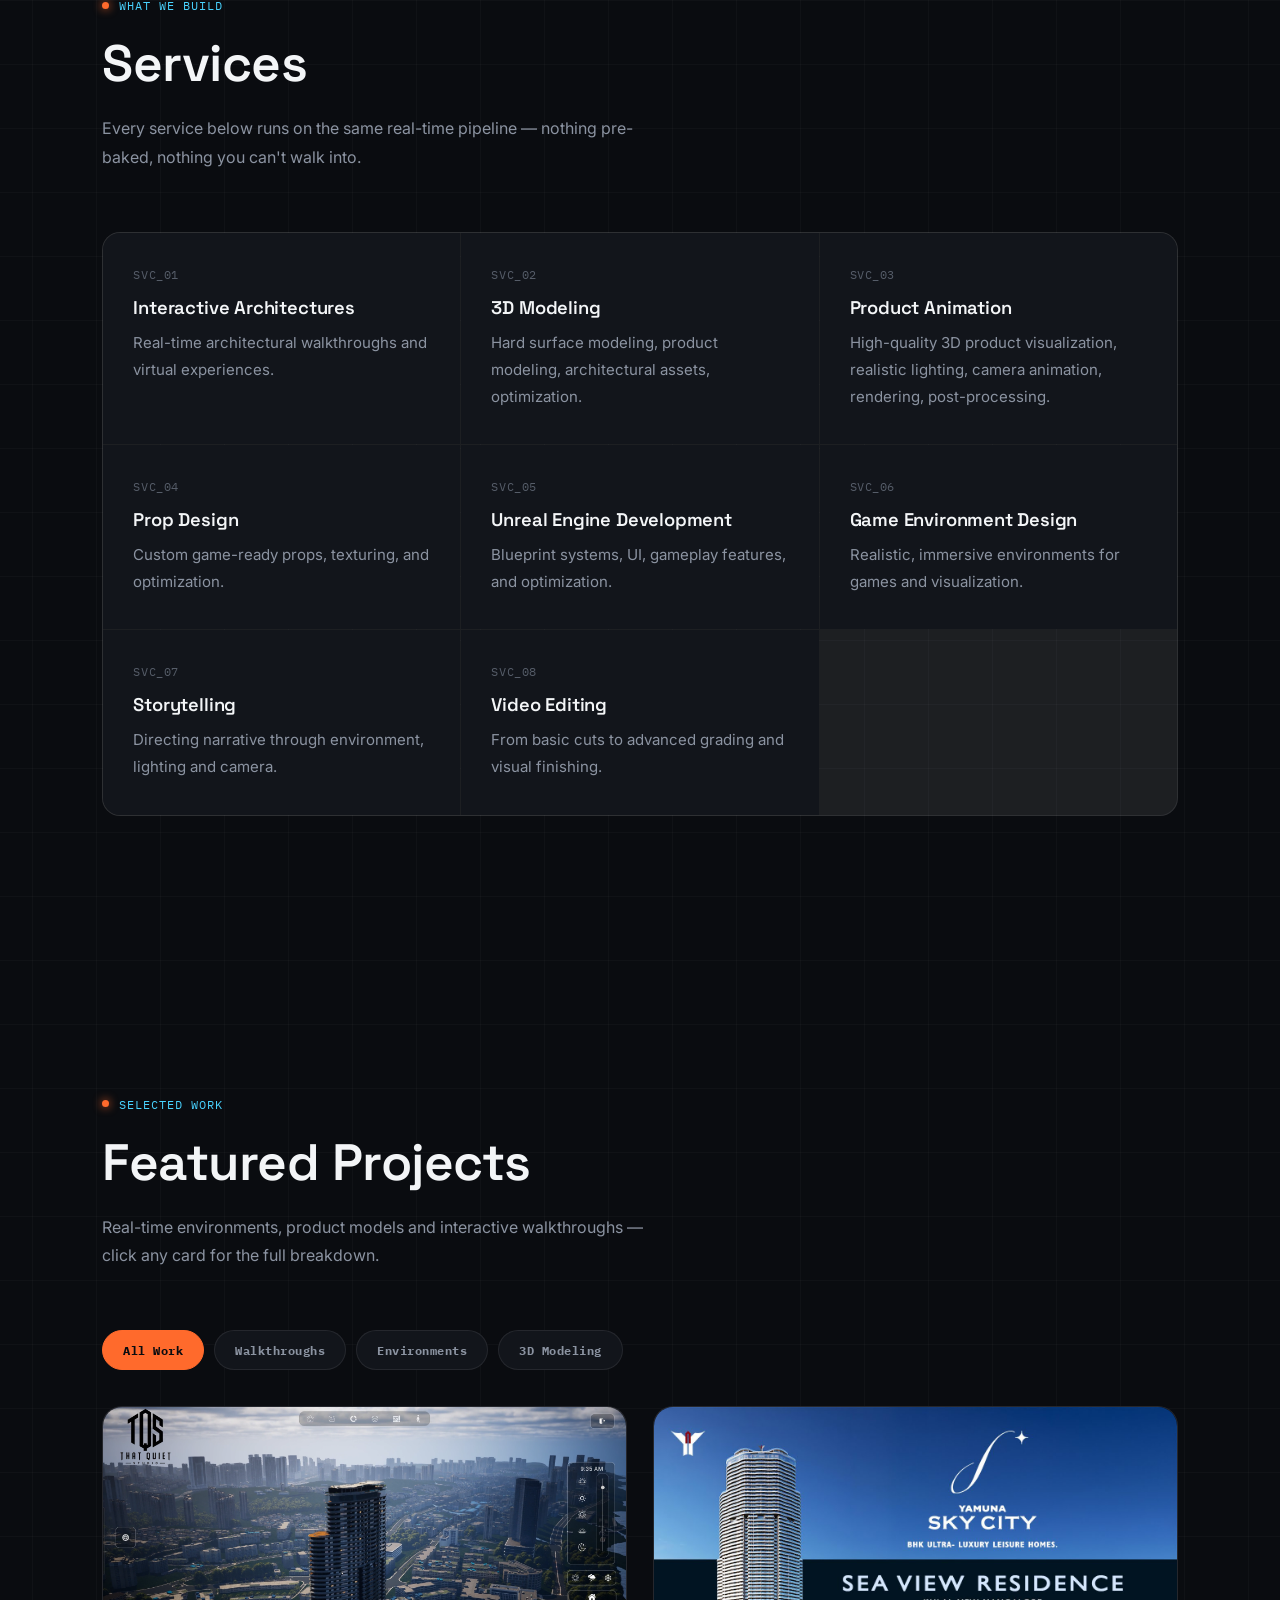
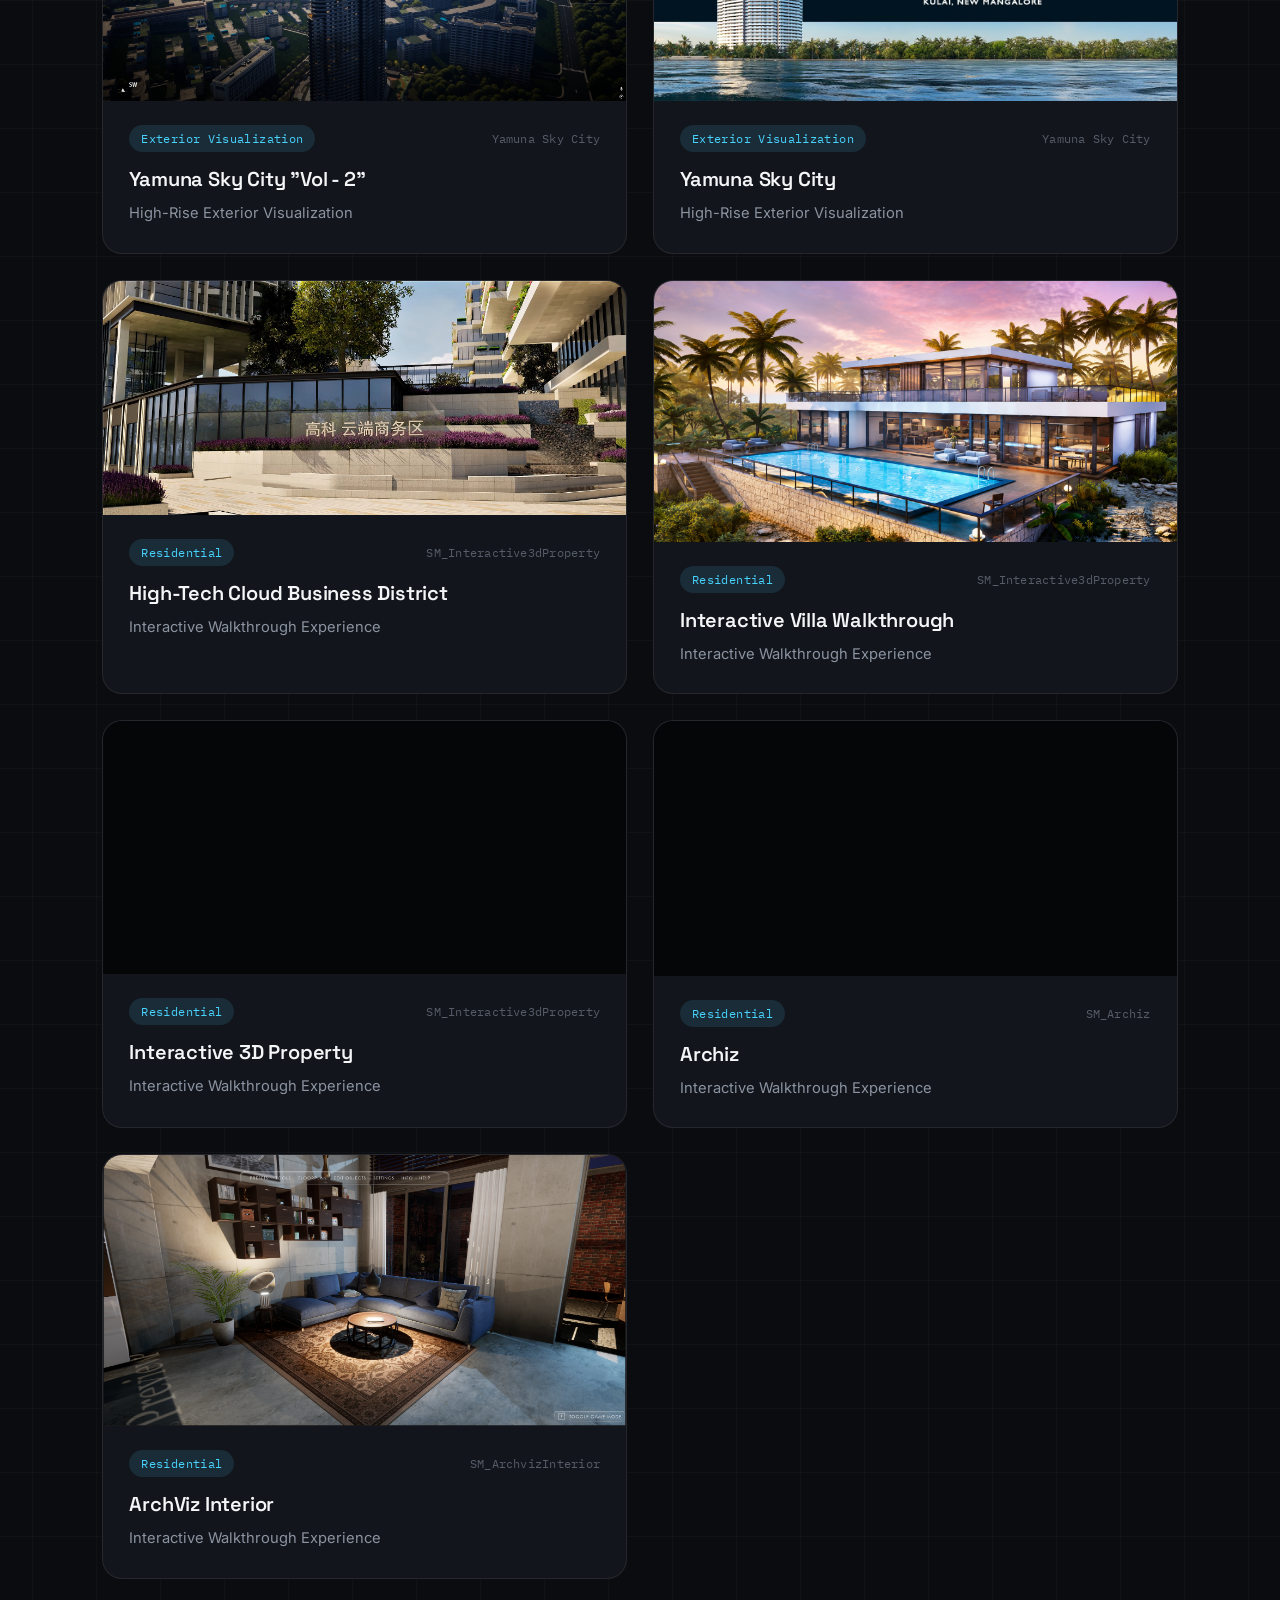
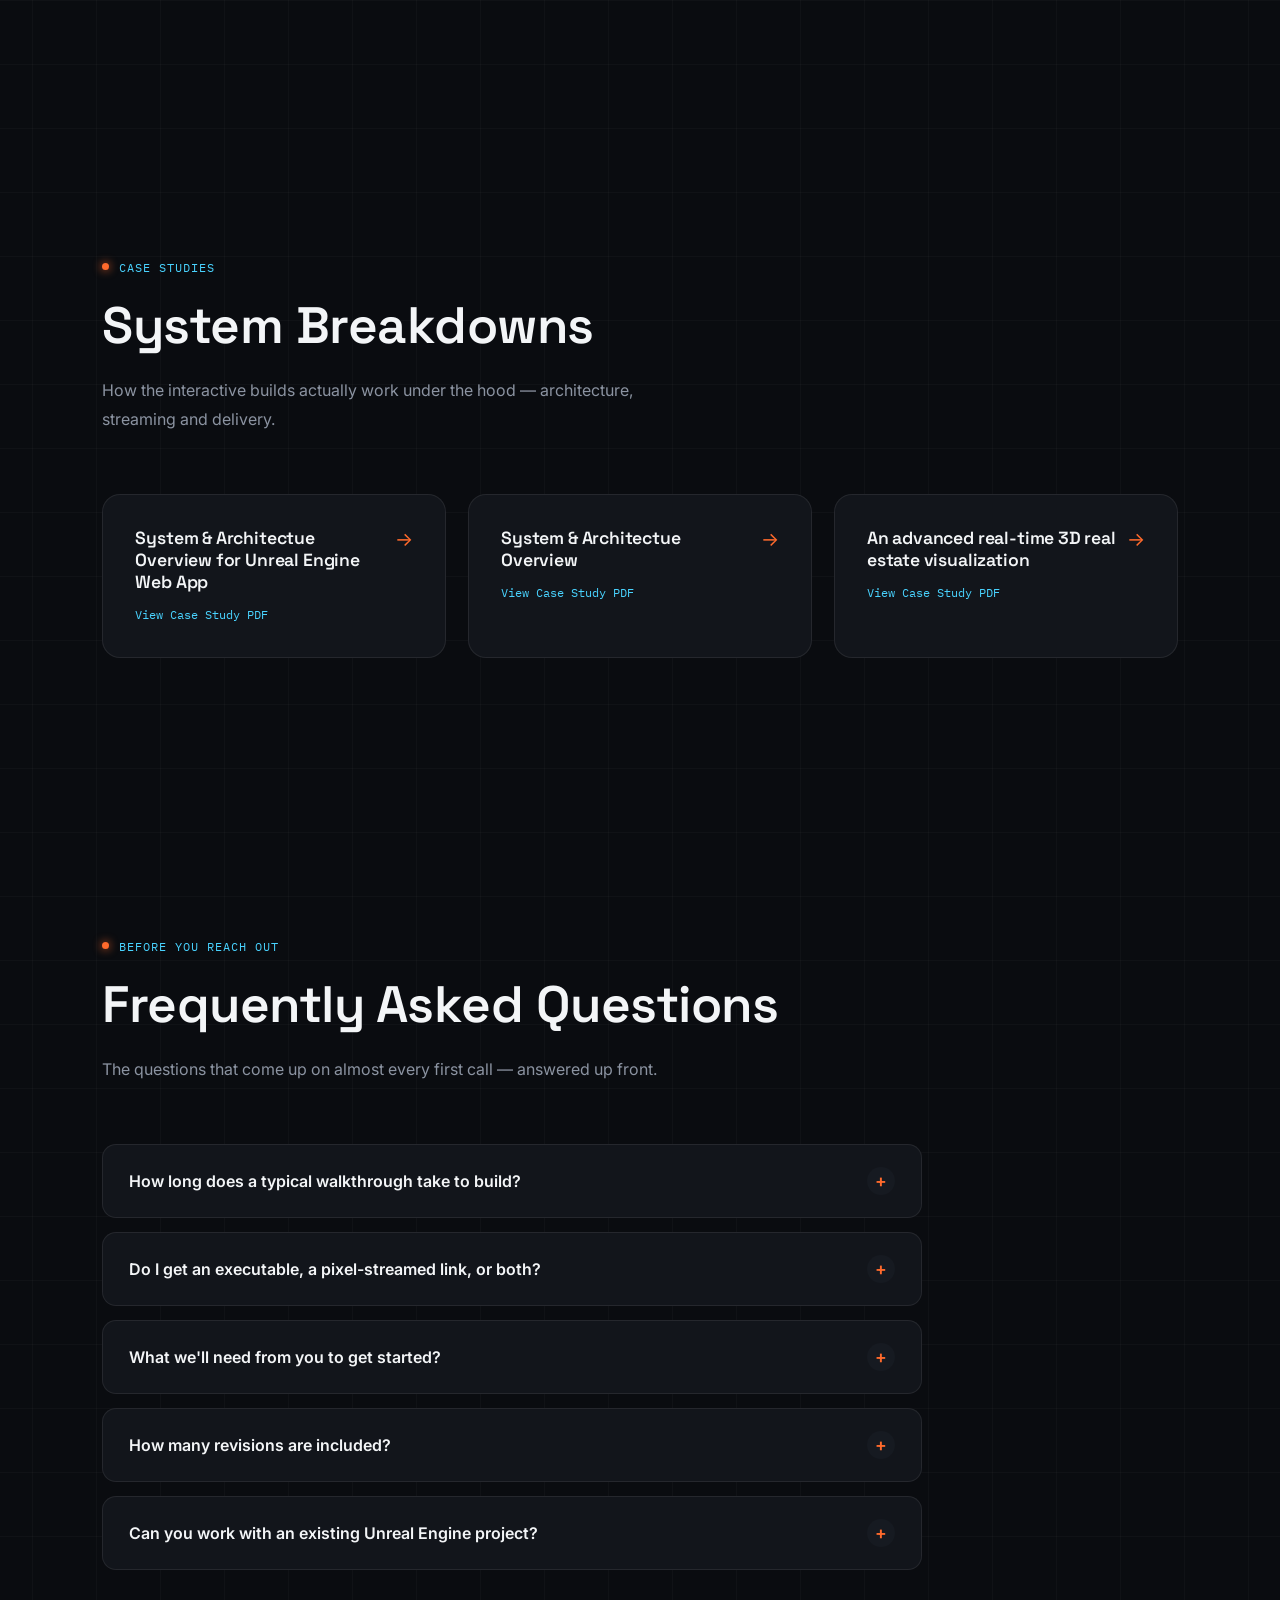
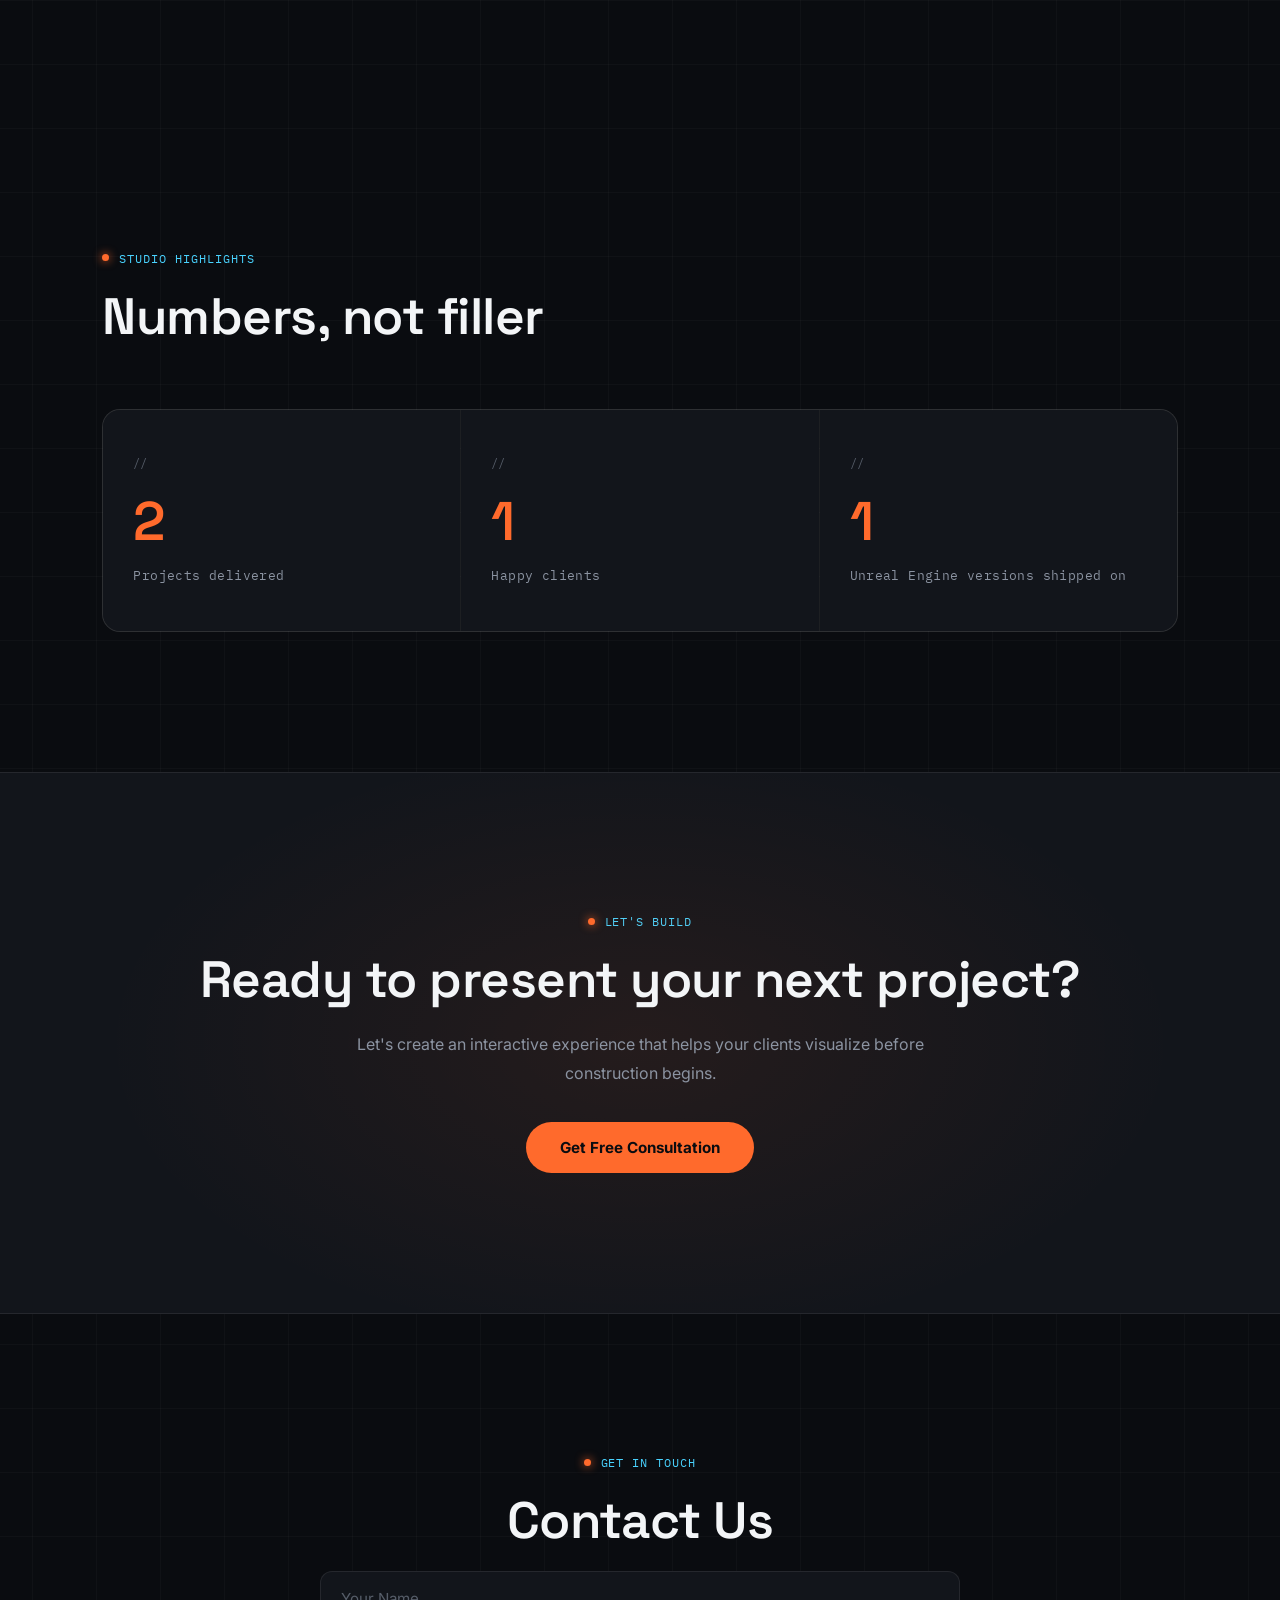
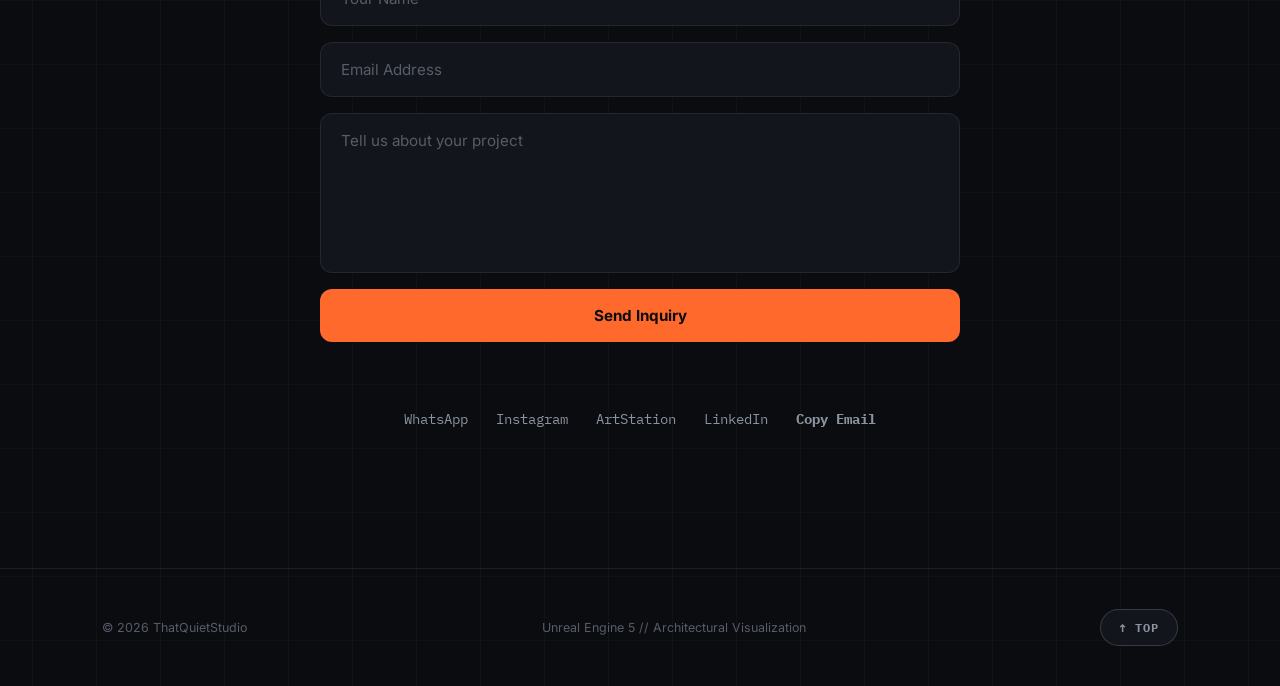
==== commit ffeb1112: "Update index.html" ====
--- a/index.html
+++ b/index.html
@@ -292,7 +292,7 @@
 
  <div class="project" data-category="walkthrough"
 
-    data-title="Yamuna Sky City "Vol - 2" "
+    data-title="Yamuna Sky City Vol - 2"
     data-desc="Yamuna Sky City is an immersive architectural visualization showcasing the project's exterior design, high-rise architecture, landscaping, and surrounding environment. Developed in Unreal Engine 5 with realistic lighting and interactive walkthrough features."
 
     data-video="https://youtu.be/ArmR4Pdmhn0"
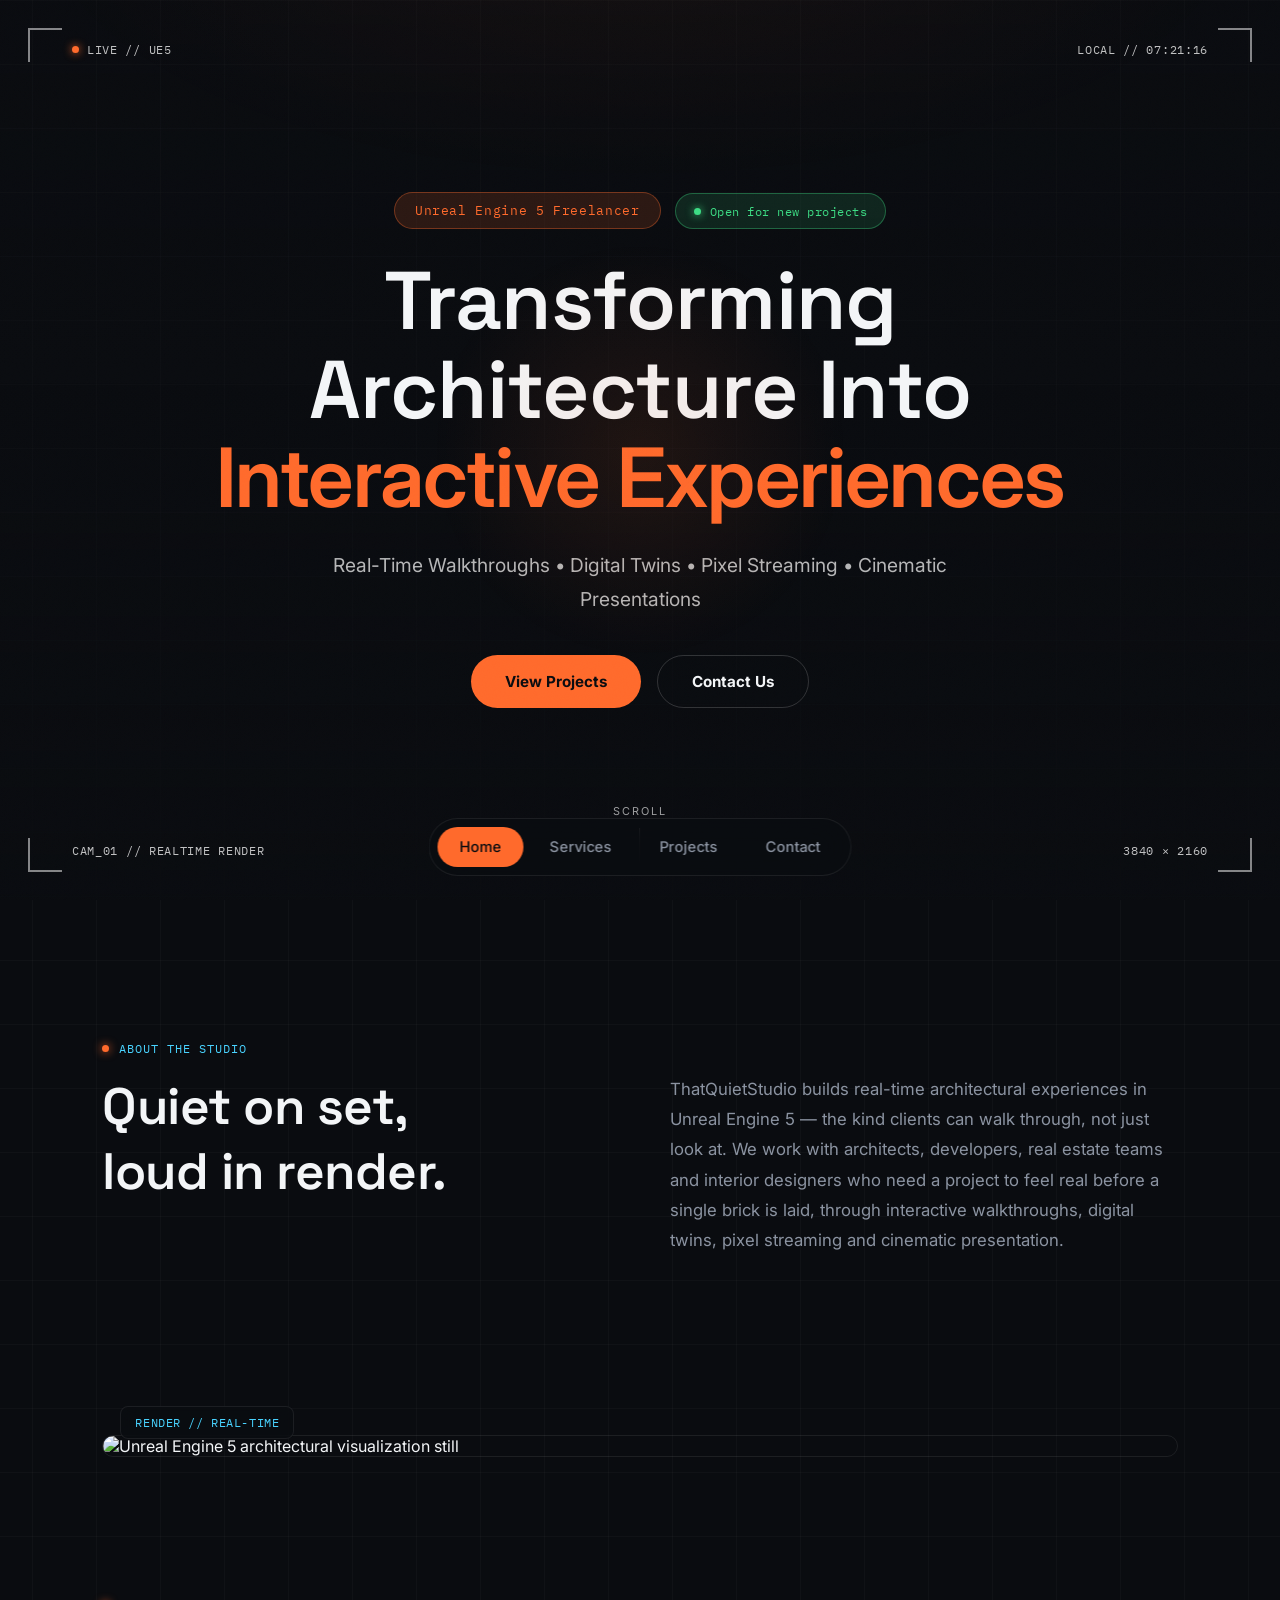
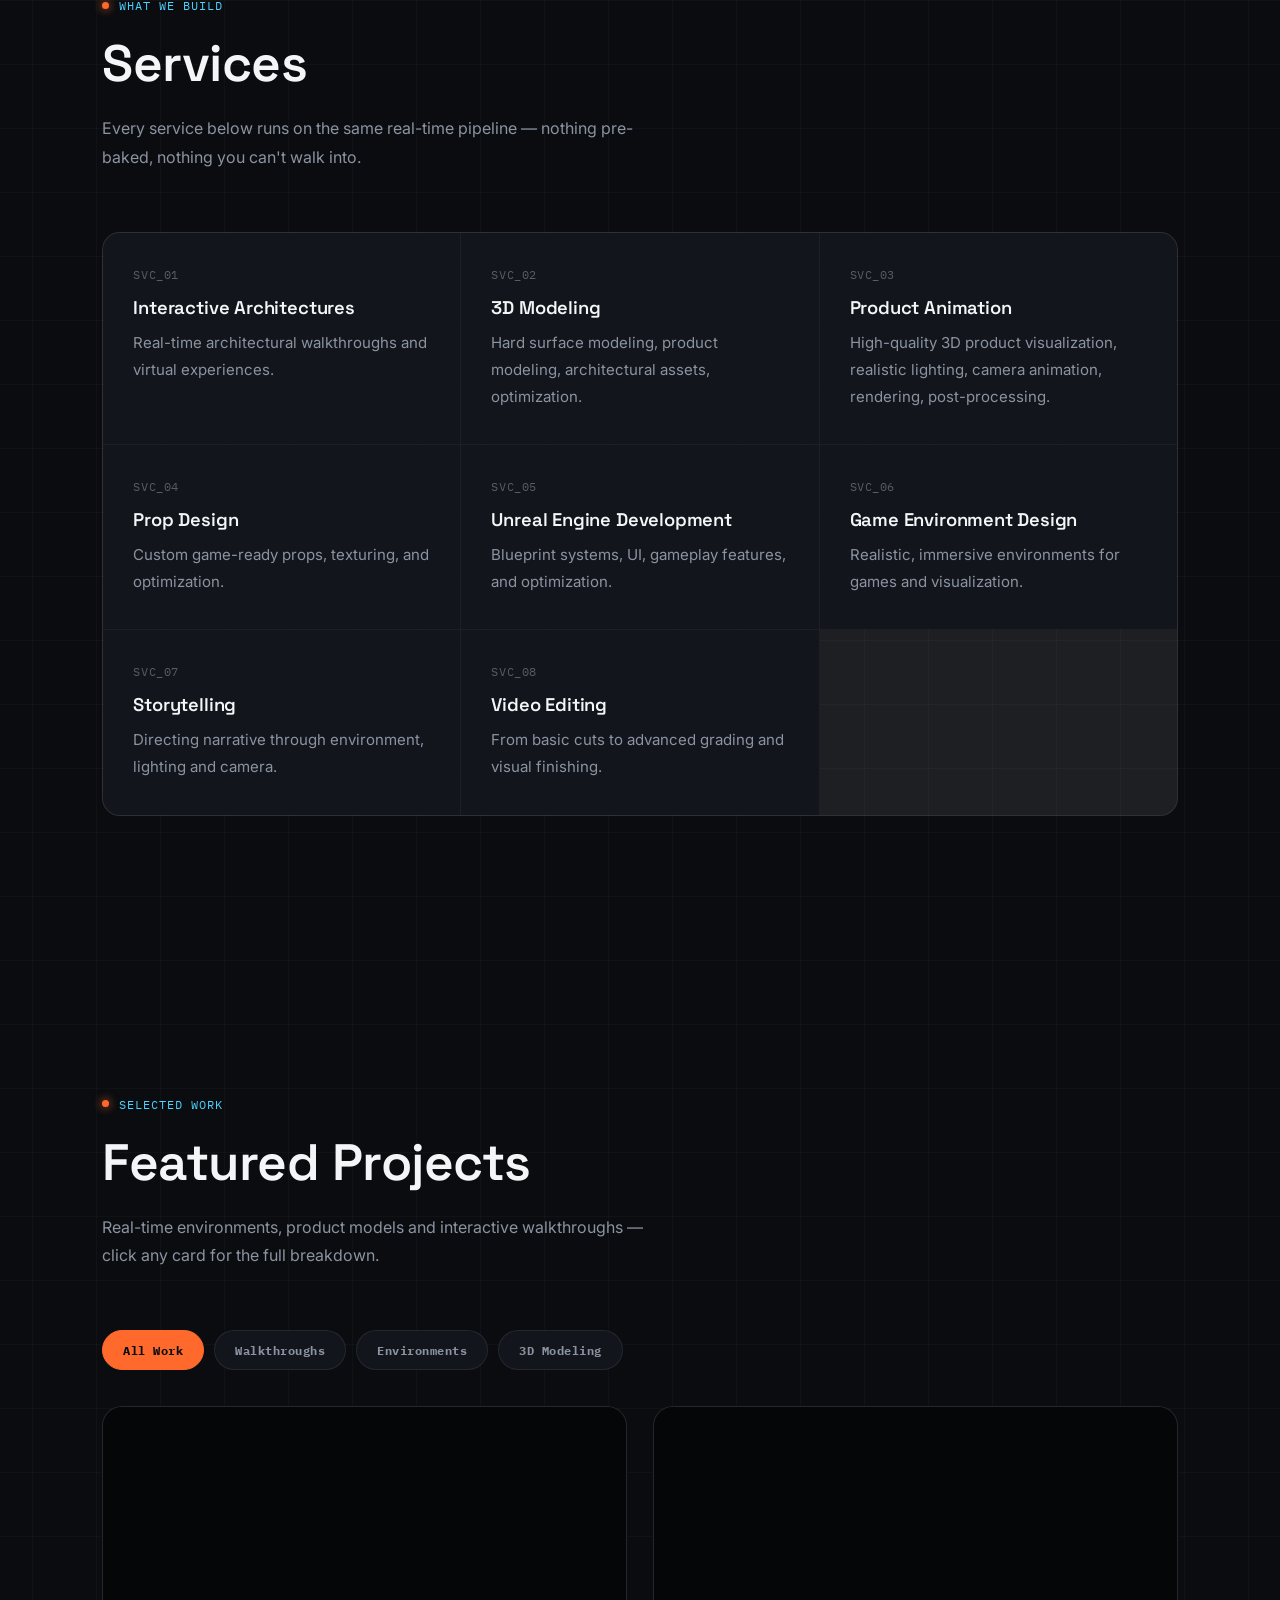
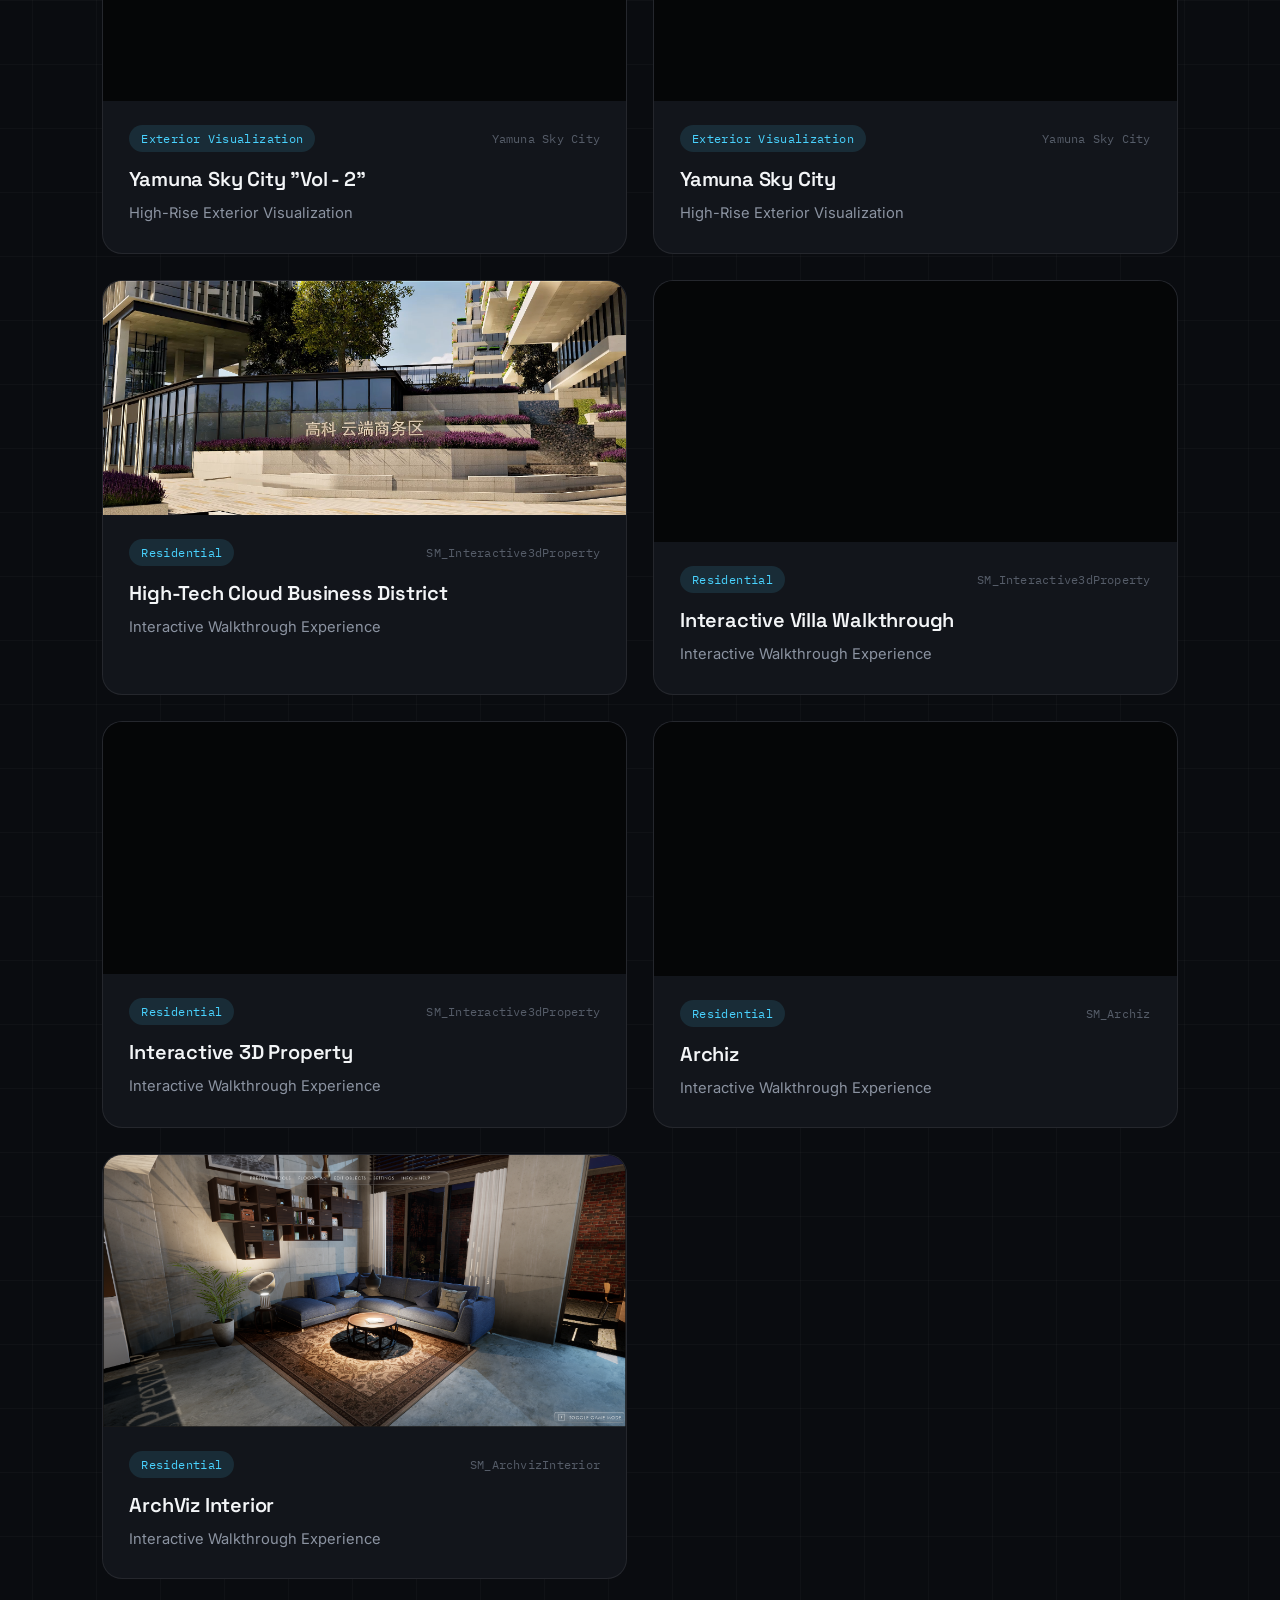
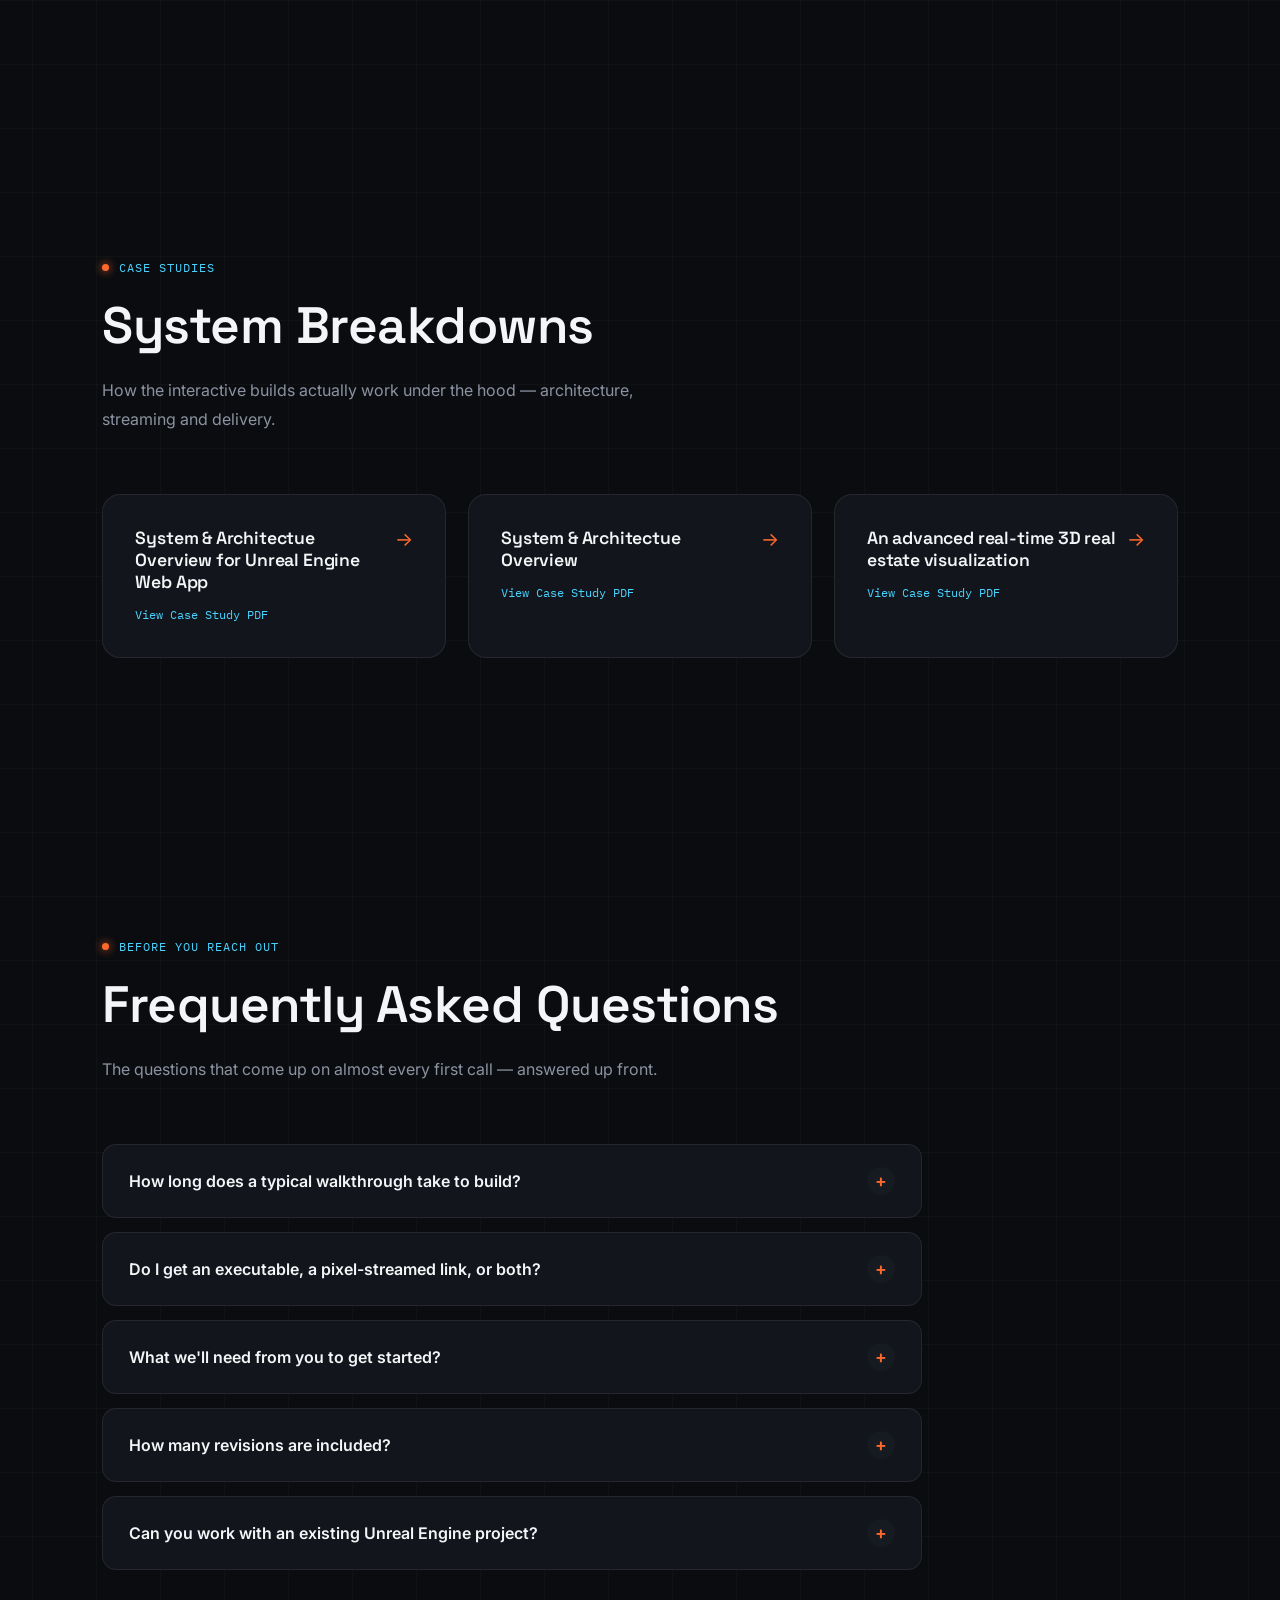
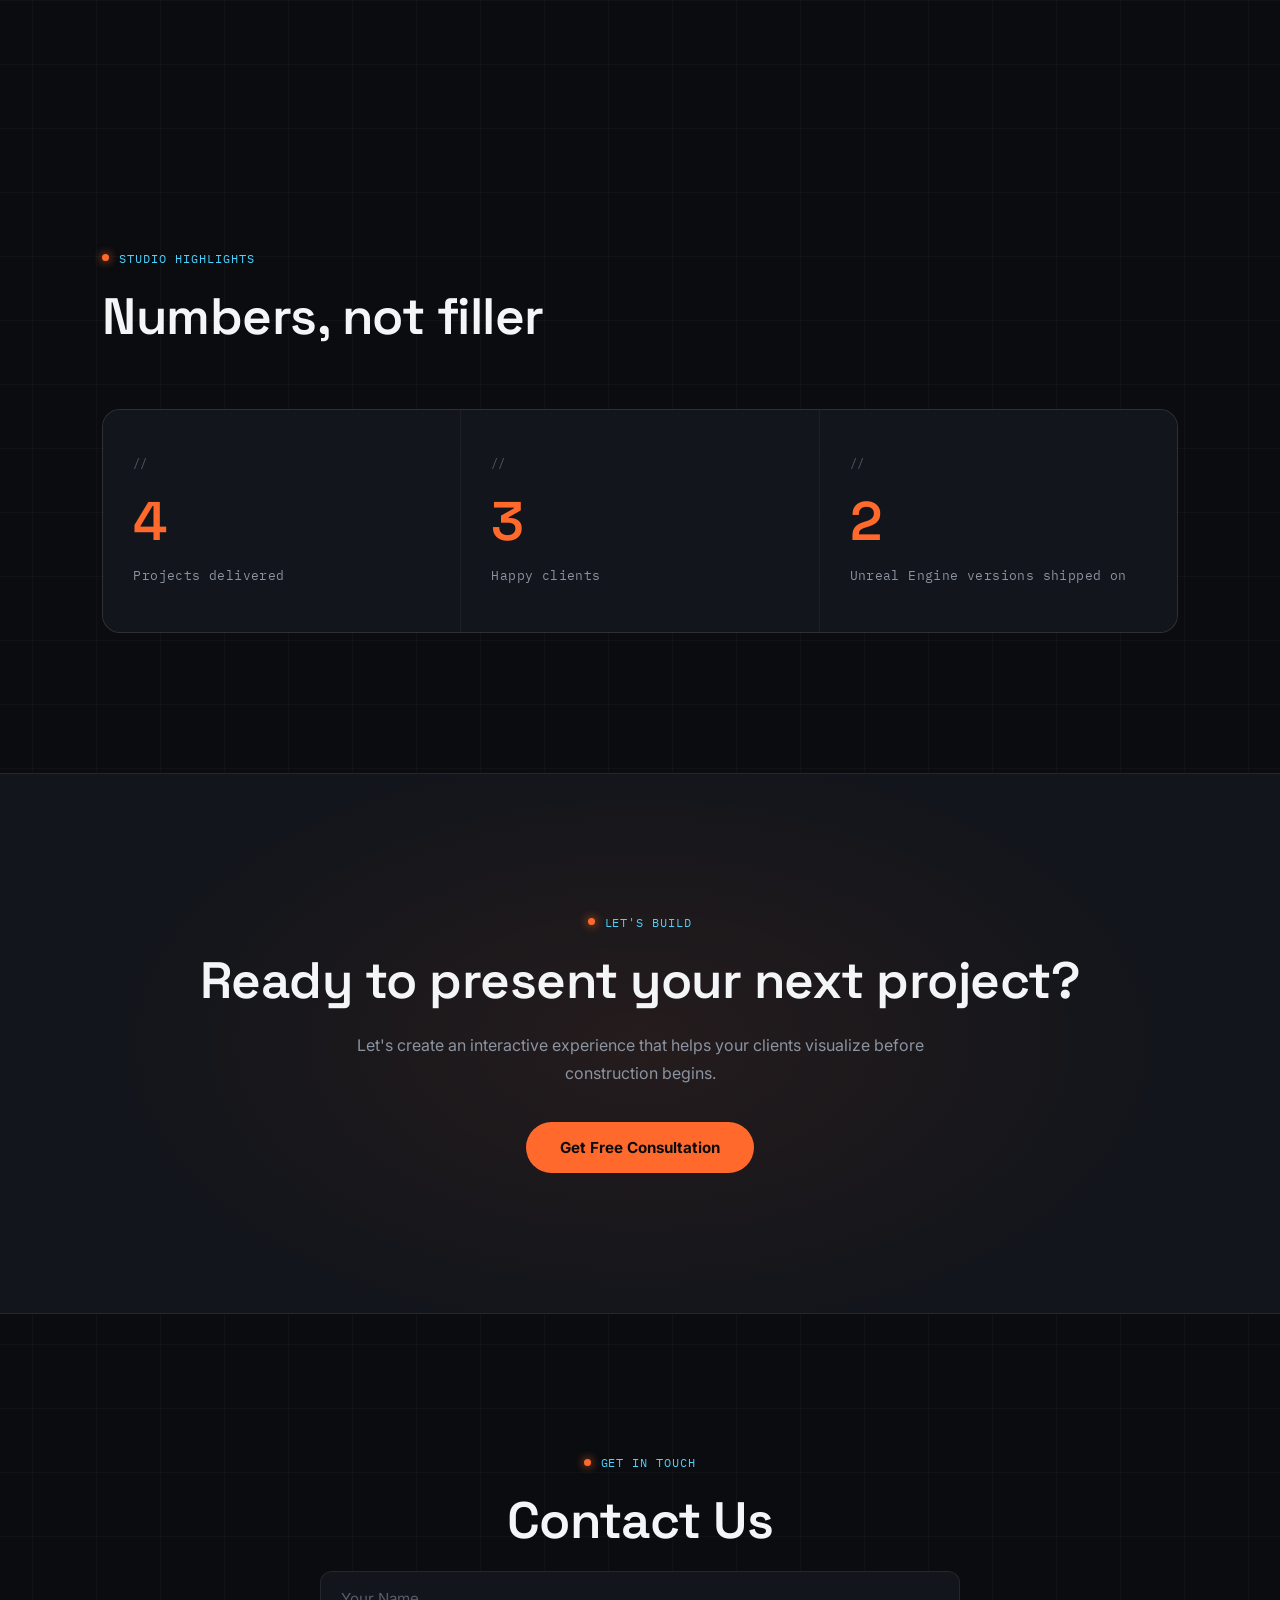
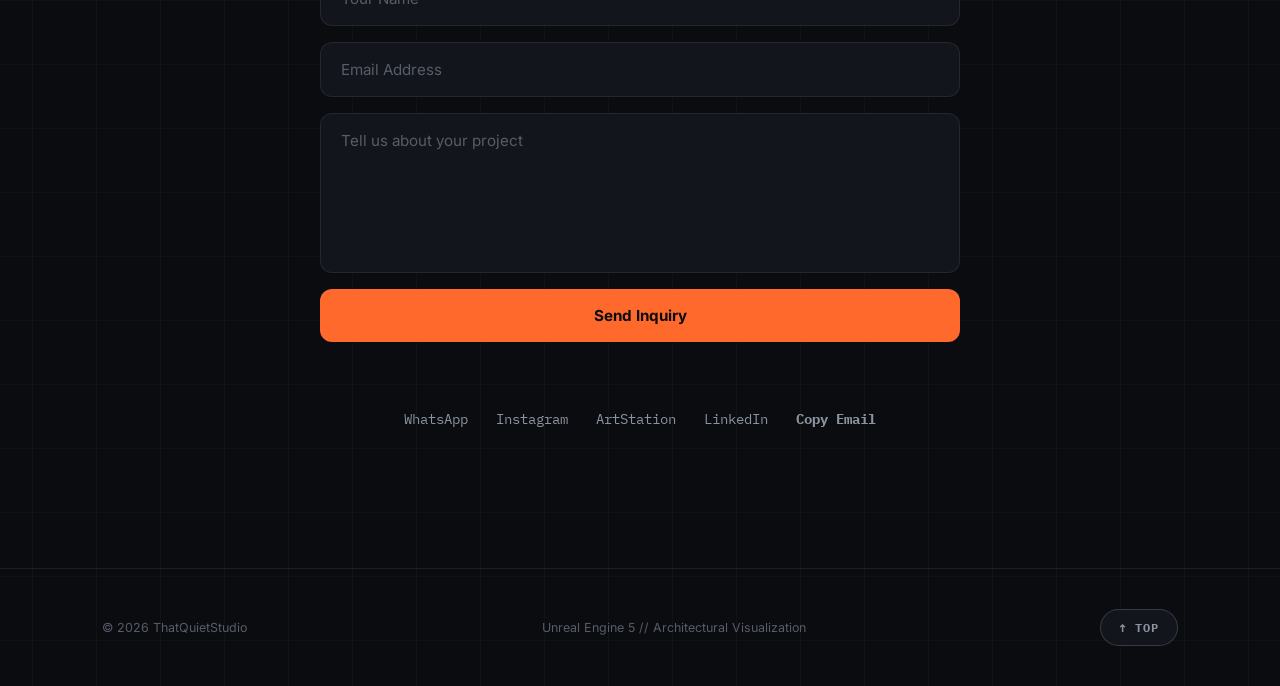
==== commit fd4d71d1: "Update index.html" ====
--- a/index.html
+++ b/index.html
@@ -303,7 +303,7 @@
     data-images="/asset/yumuna3.jpg,/asset/yumuna5.jpg,/asset/yumuna1.jpg,/asset/yumuna2.jpg,/asset/yumuna4.jpg">
 
     <div class="thumb">
-        <img src="/asset/Yamuna 2.png" alt="Yamuna Sky City" loading="lazy" decoding="async">
+        <img src="/asset/Yamuna Sky City2.png" alt="Yamuna Sky City" loading="lazy" decoding="async">
     </div>
 
     <div class="project-content">
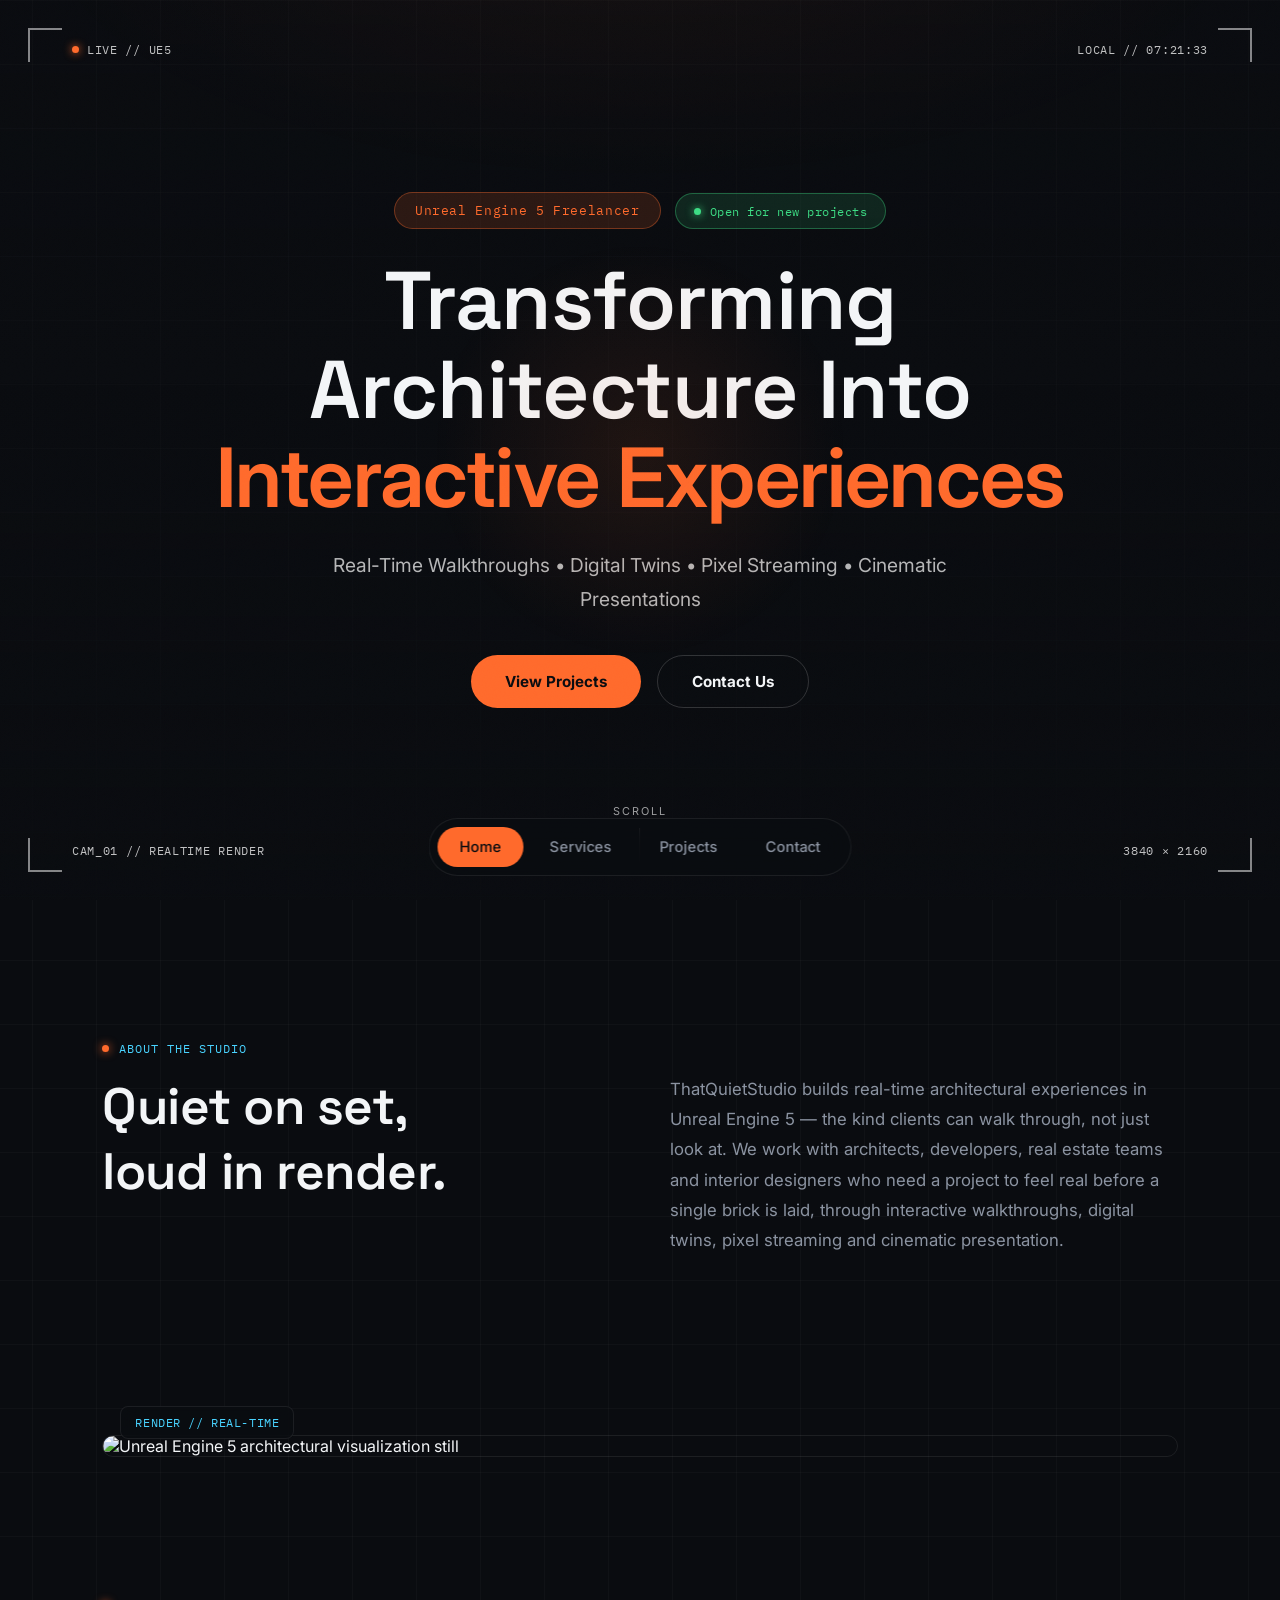
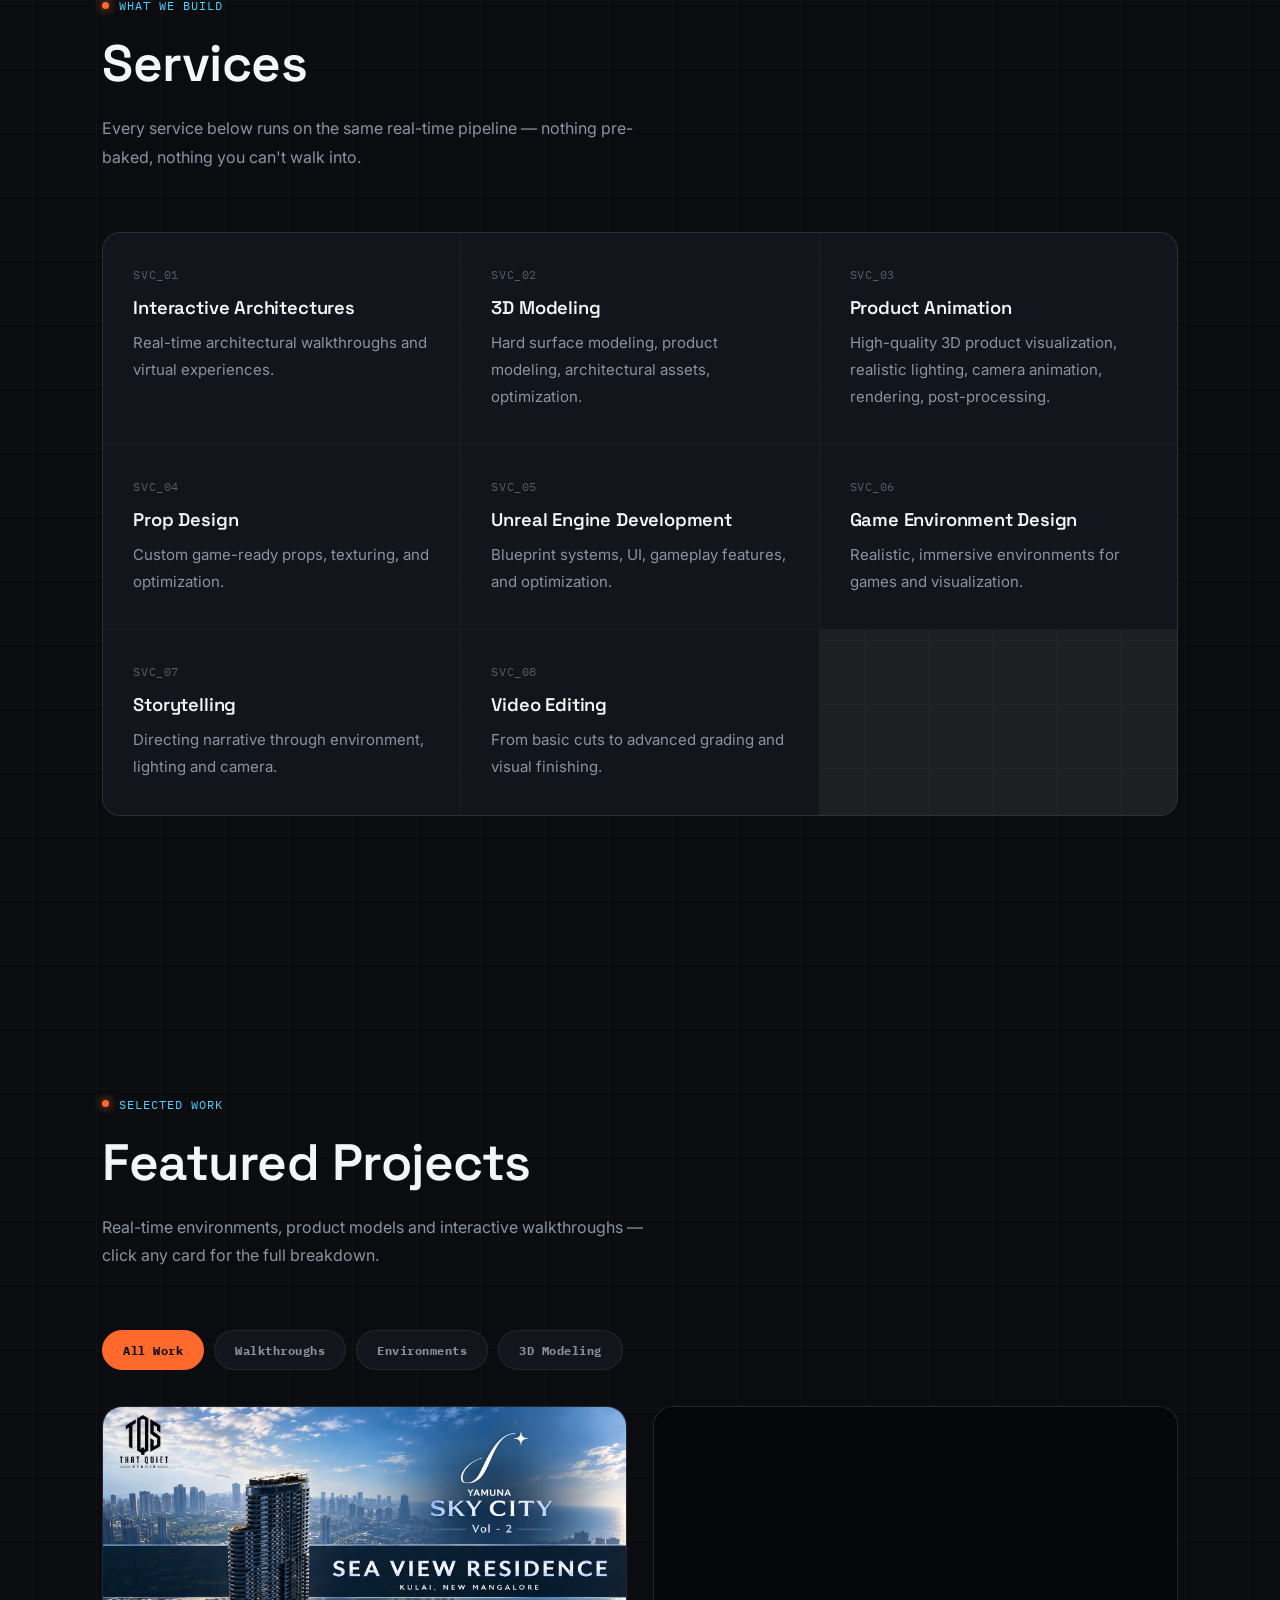
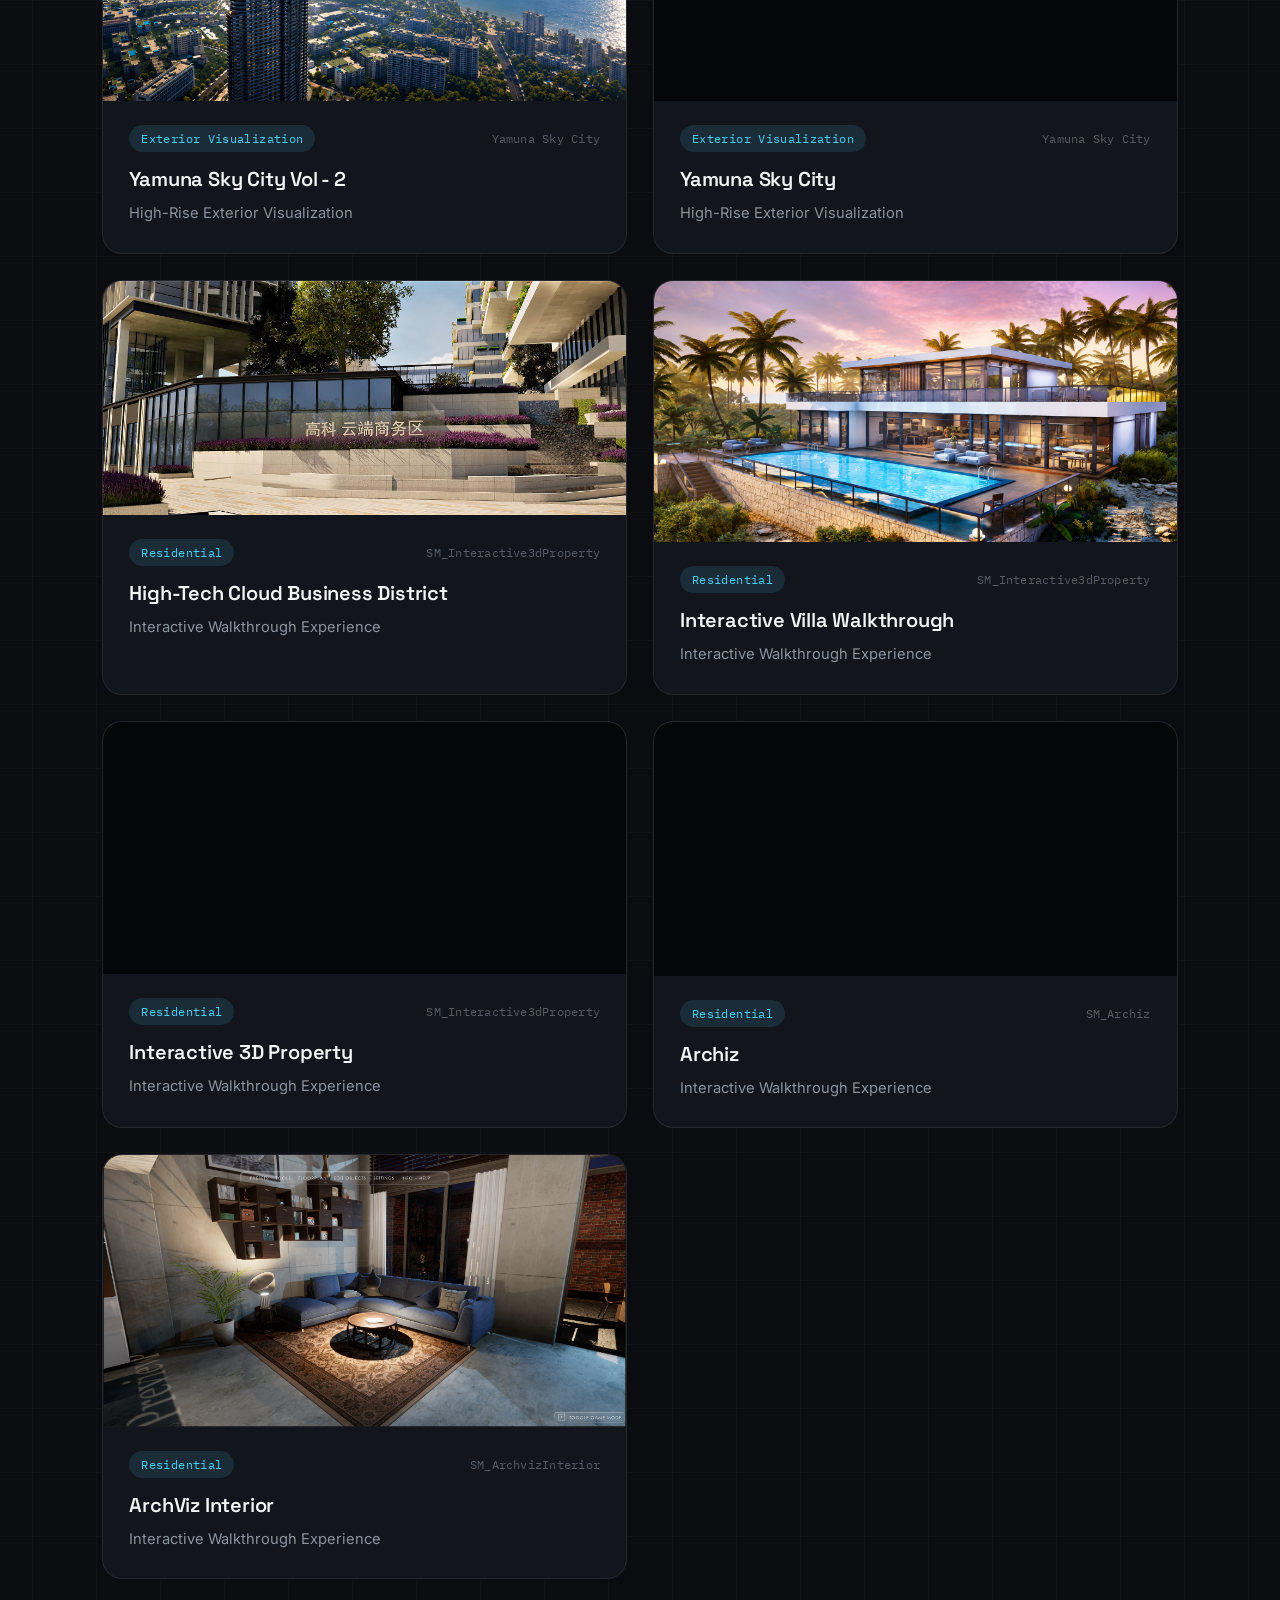
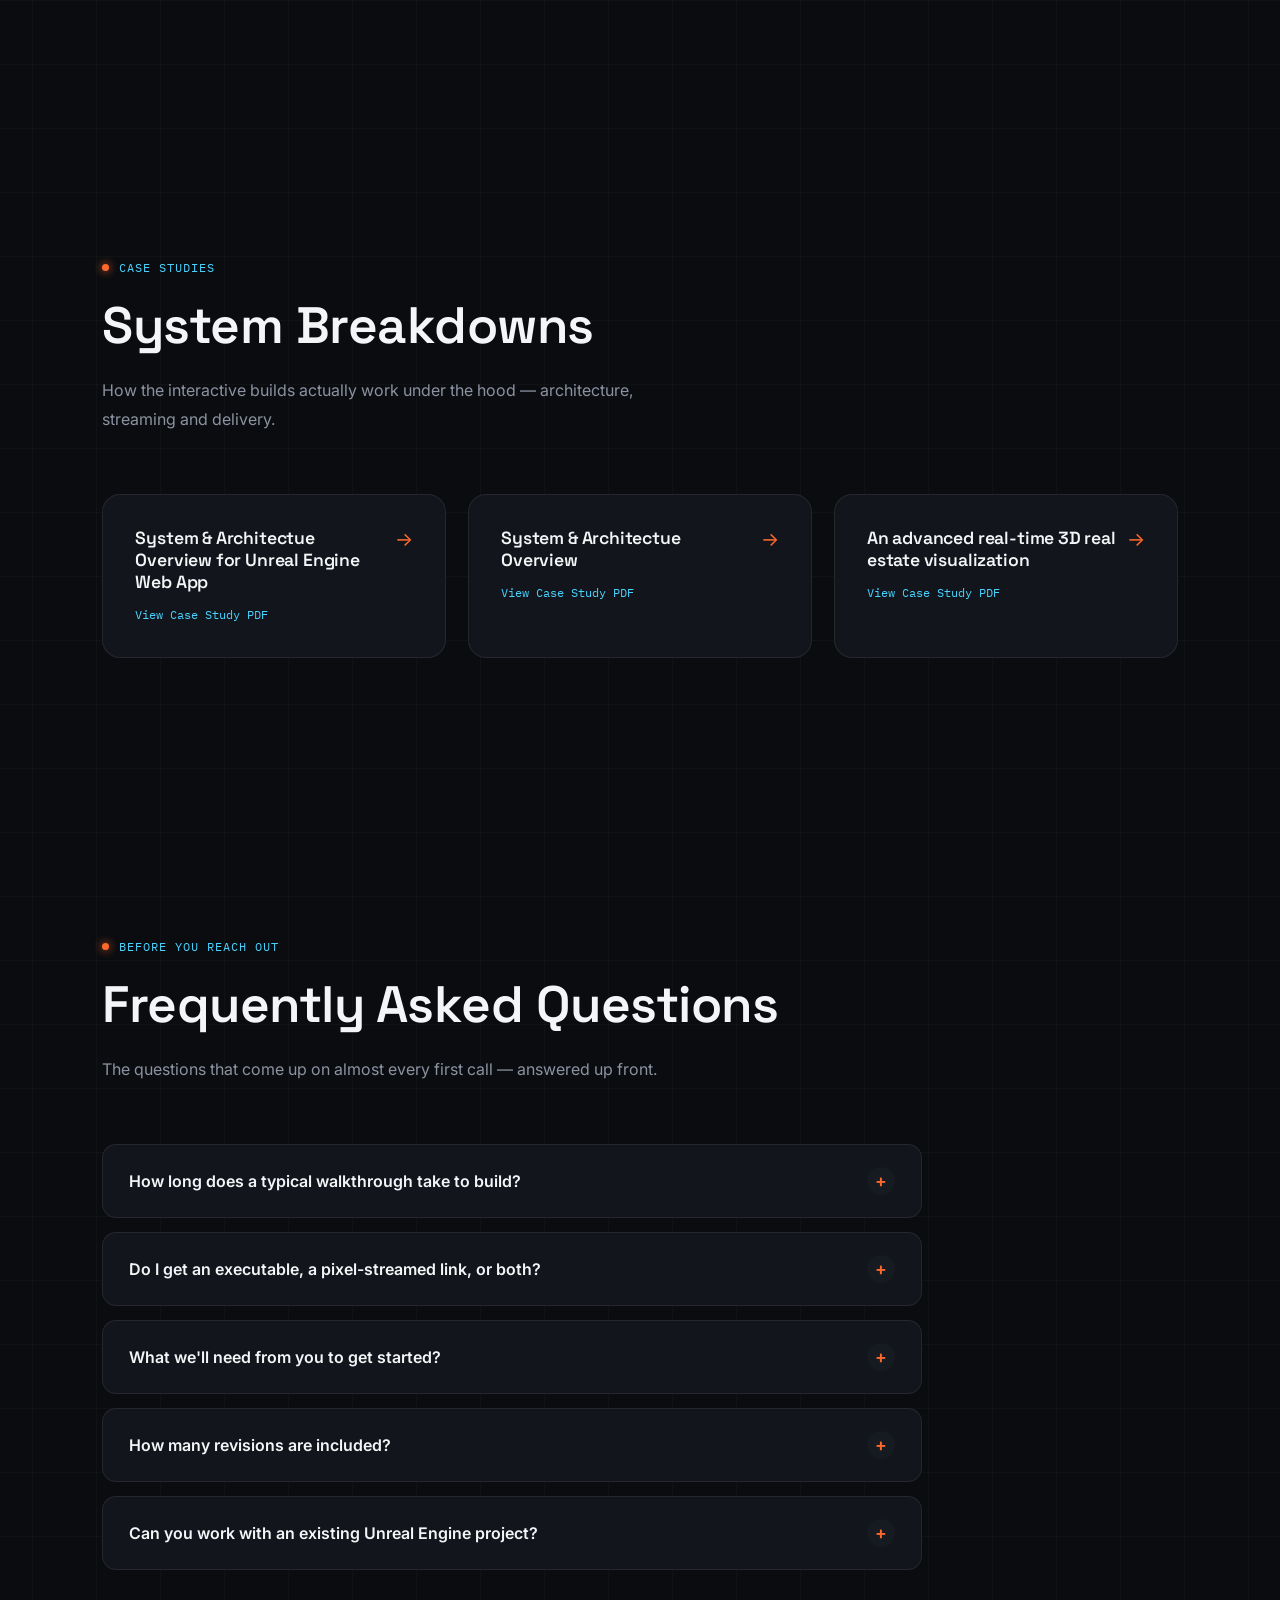
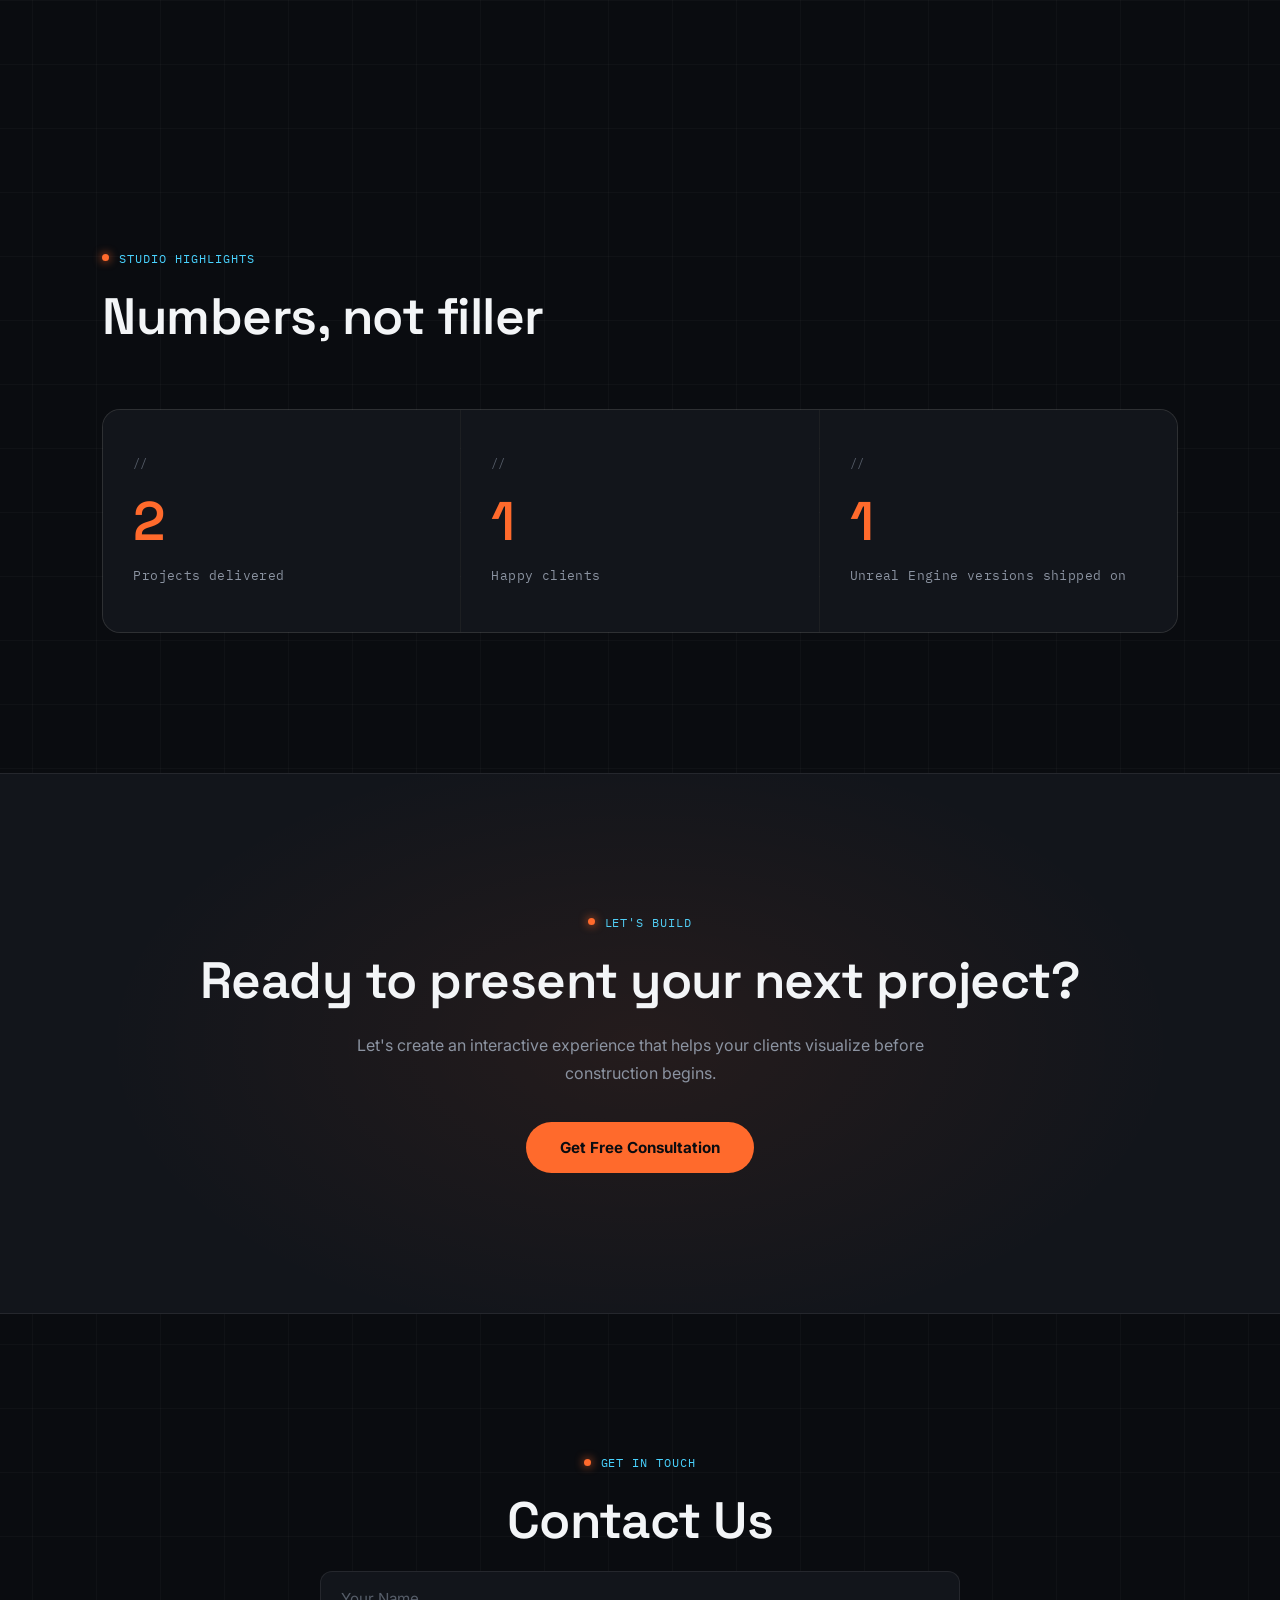
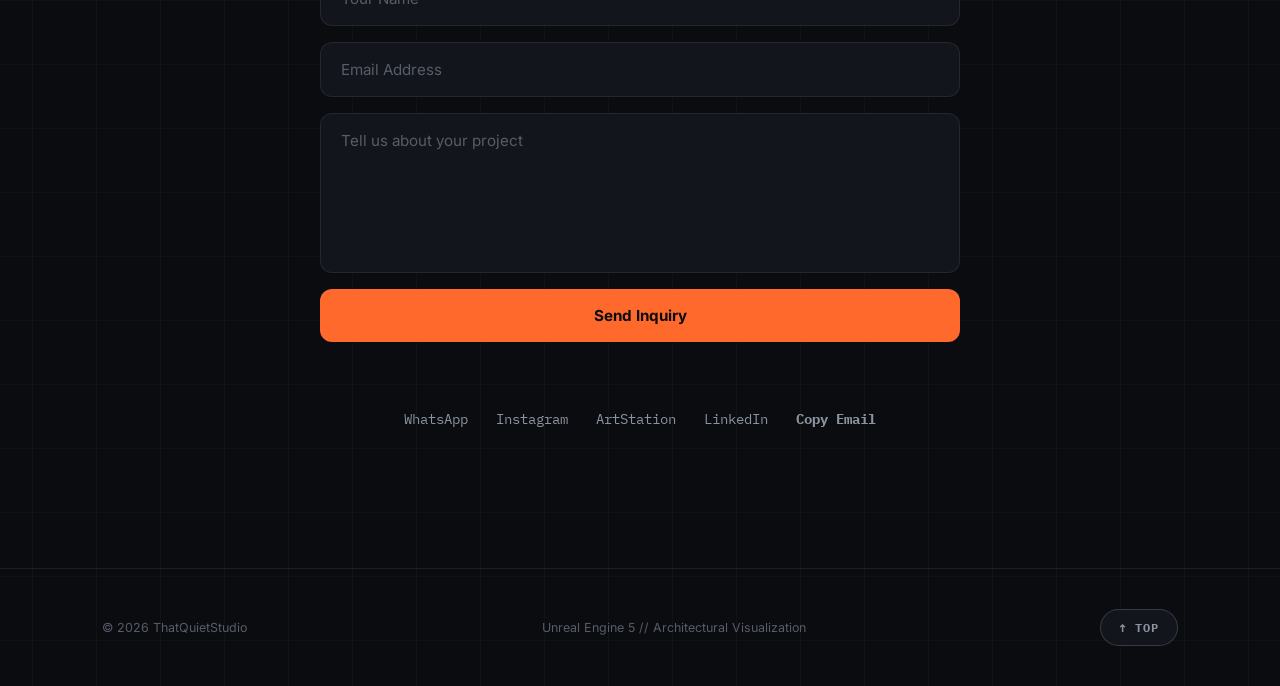
==== commit 2d536612: "Update index.html" ====
--- a/index.html
+++ b/index.html
@@ -313,7 +313,7 @@
             <span class="asset-id">Yamuna Sky City</span>
         </div>
 
-        <h3>Yamuna Sky City "Vol - 2"</h3>
+        <h3>Yamuna Sky City Vol - 2</h3>
 
         <p>
             High-Rise Exterior Visualization
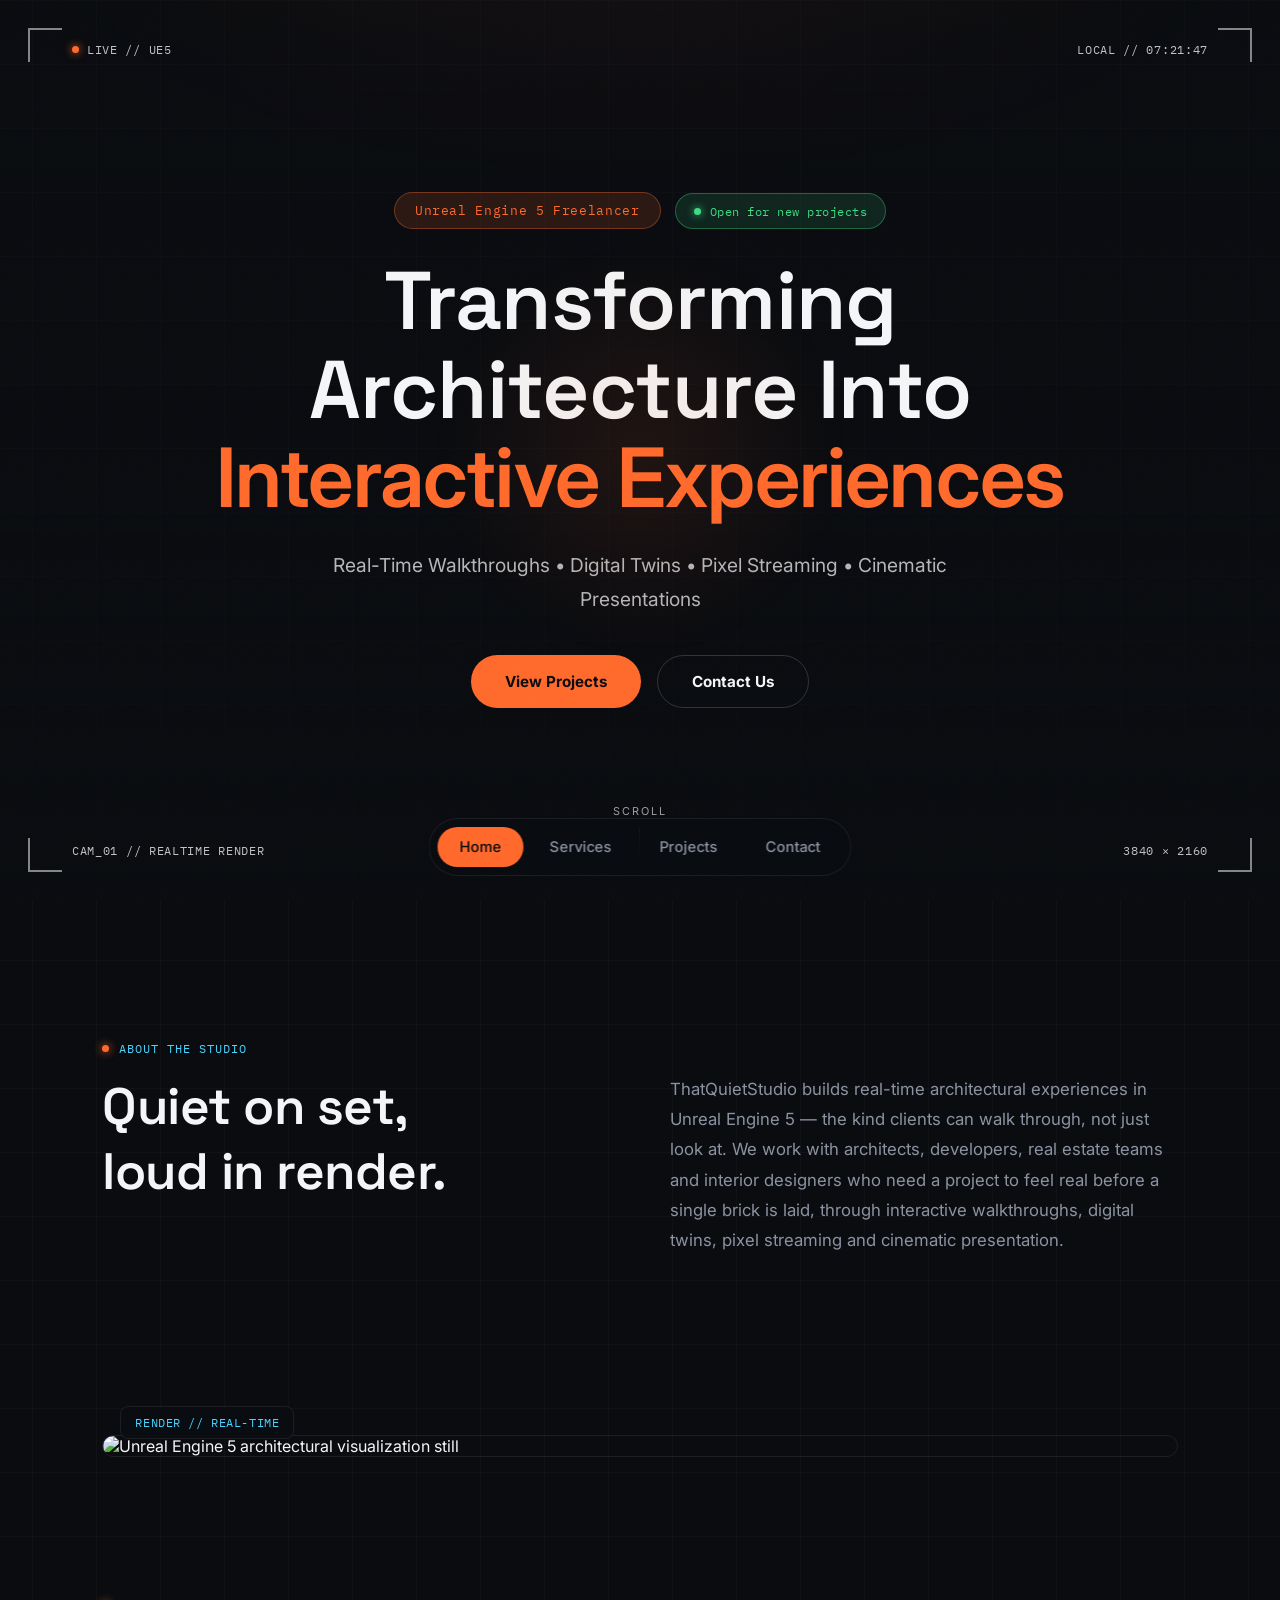
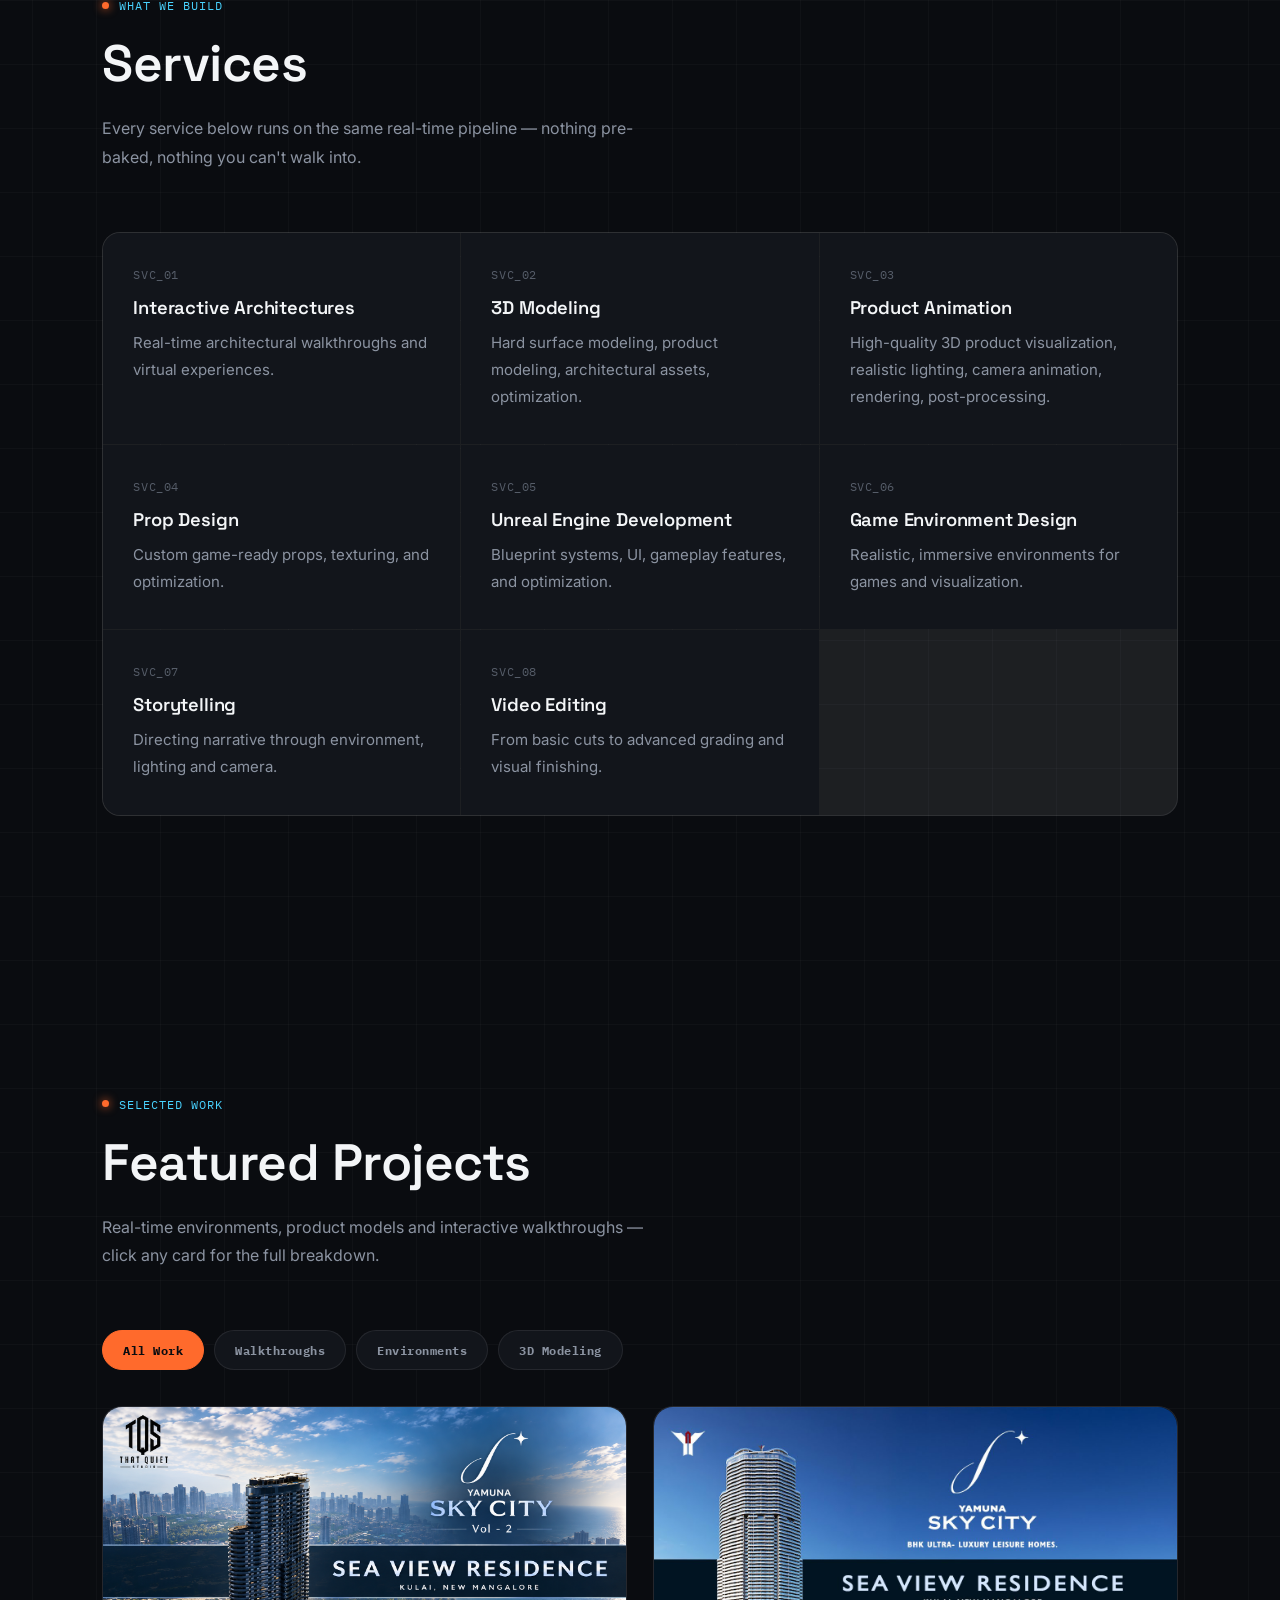
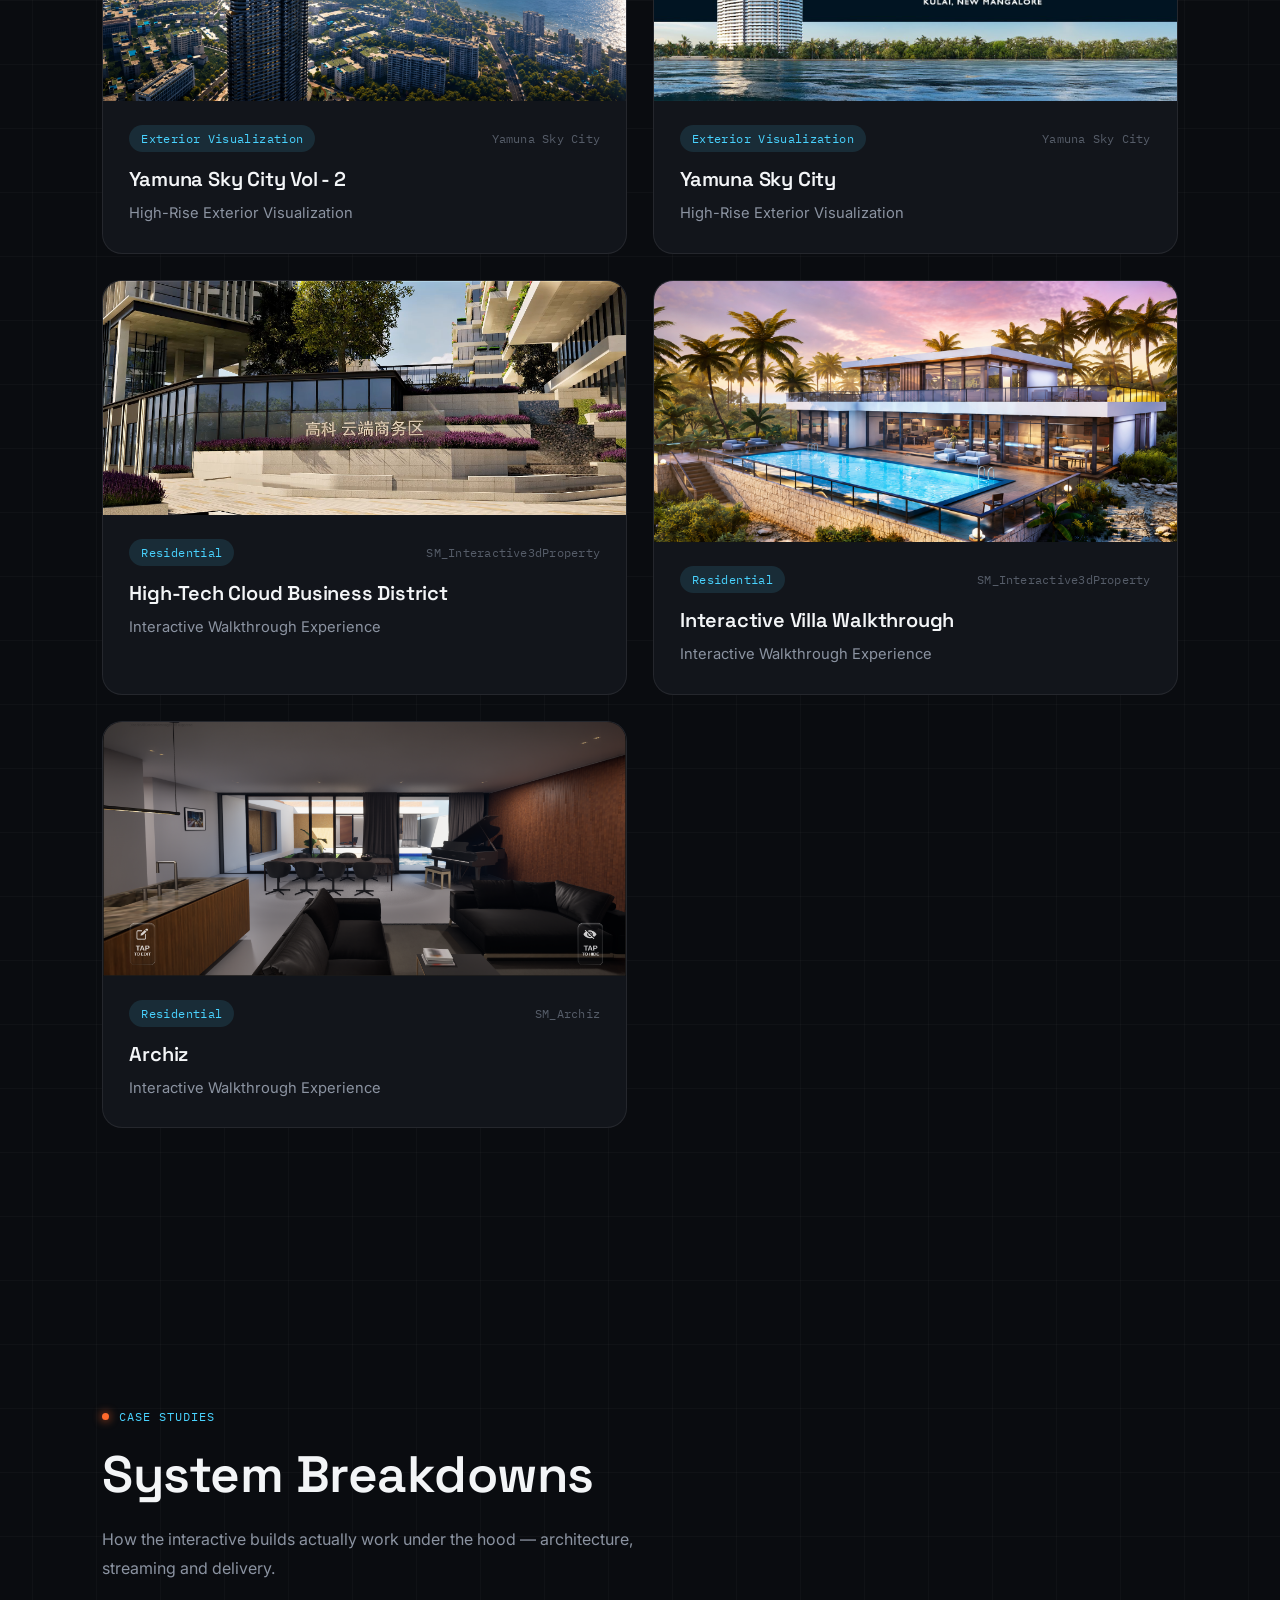
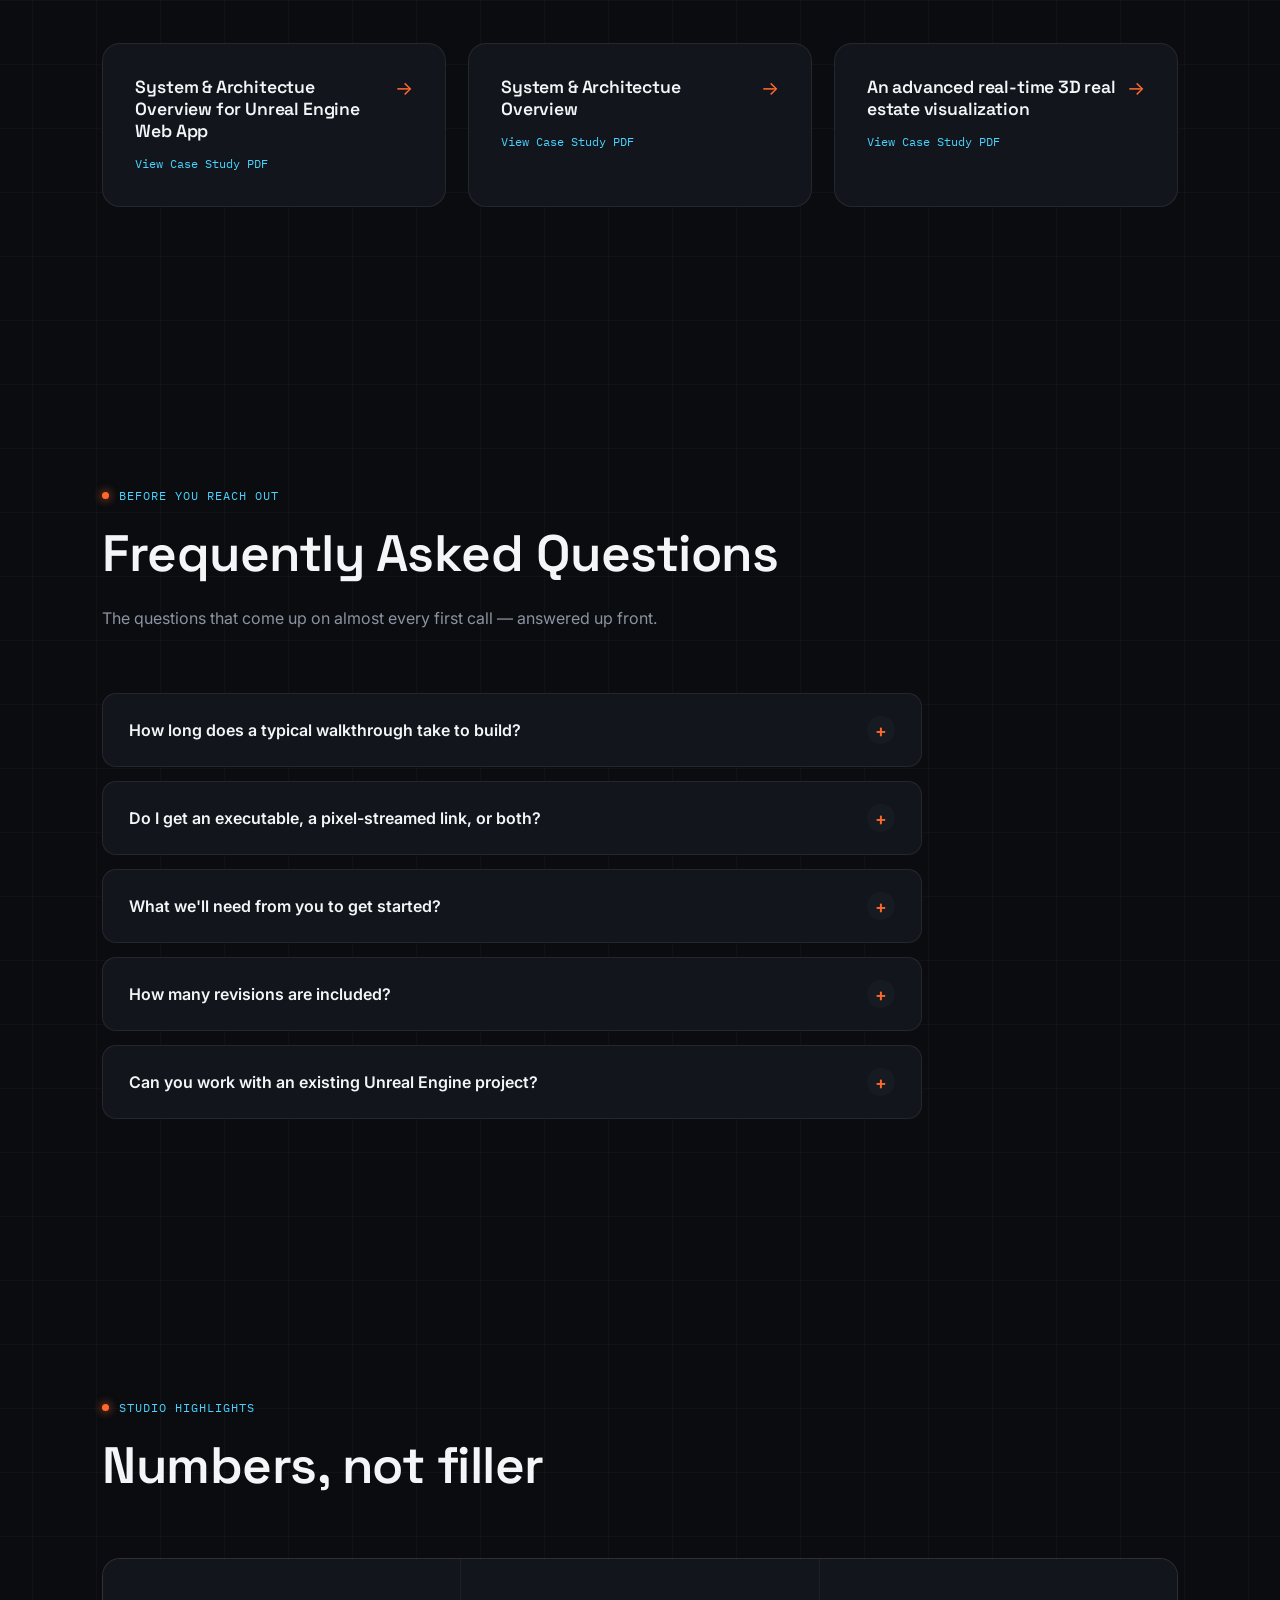
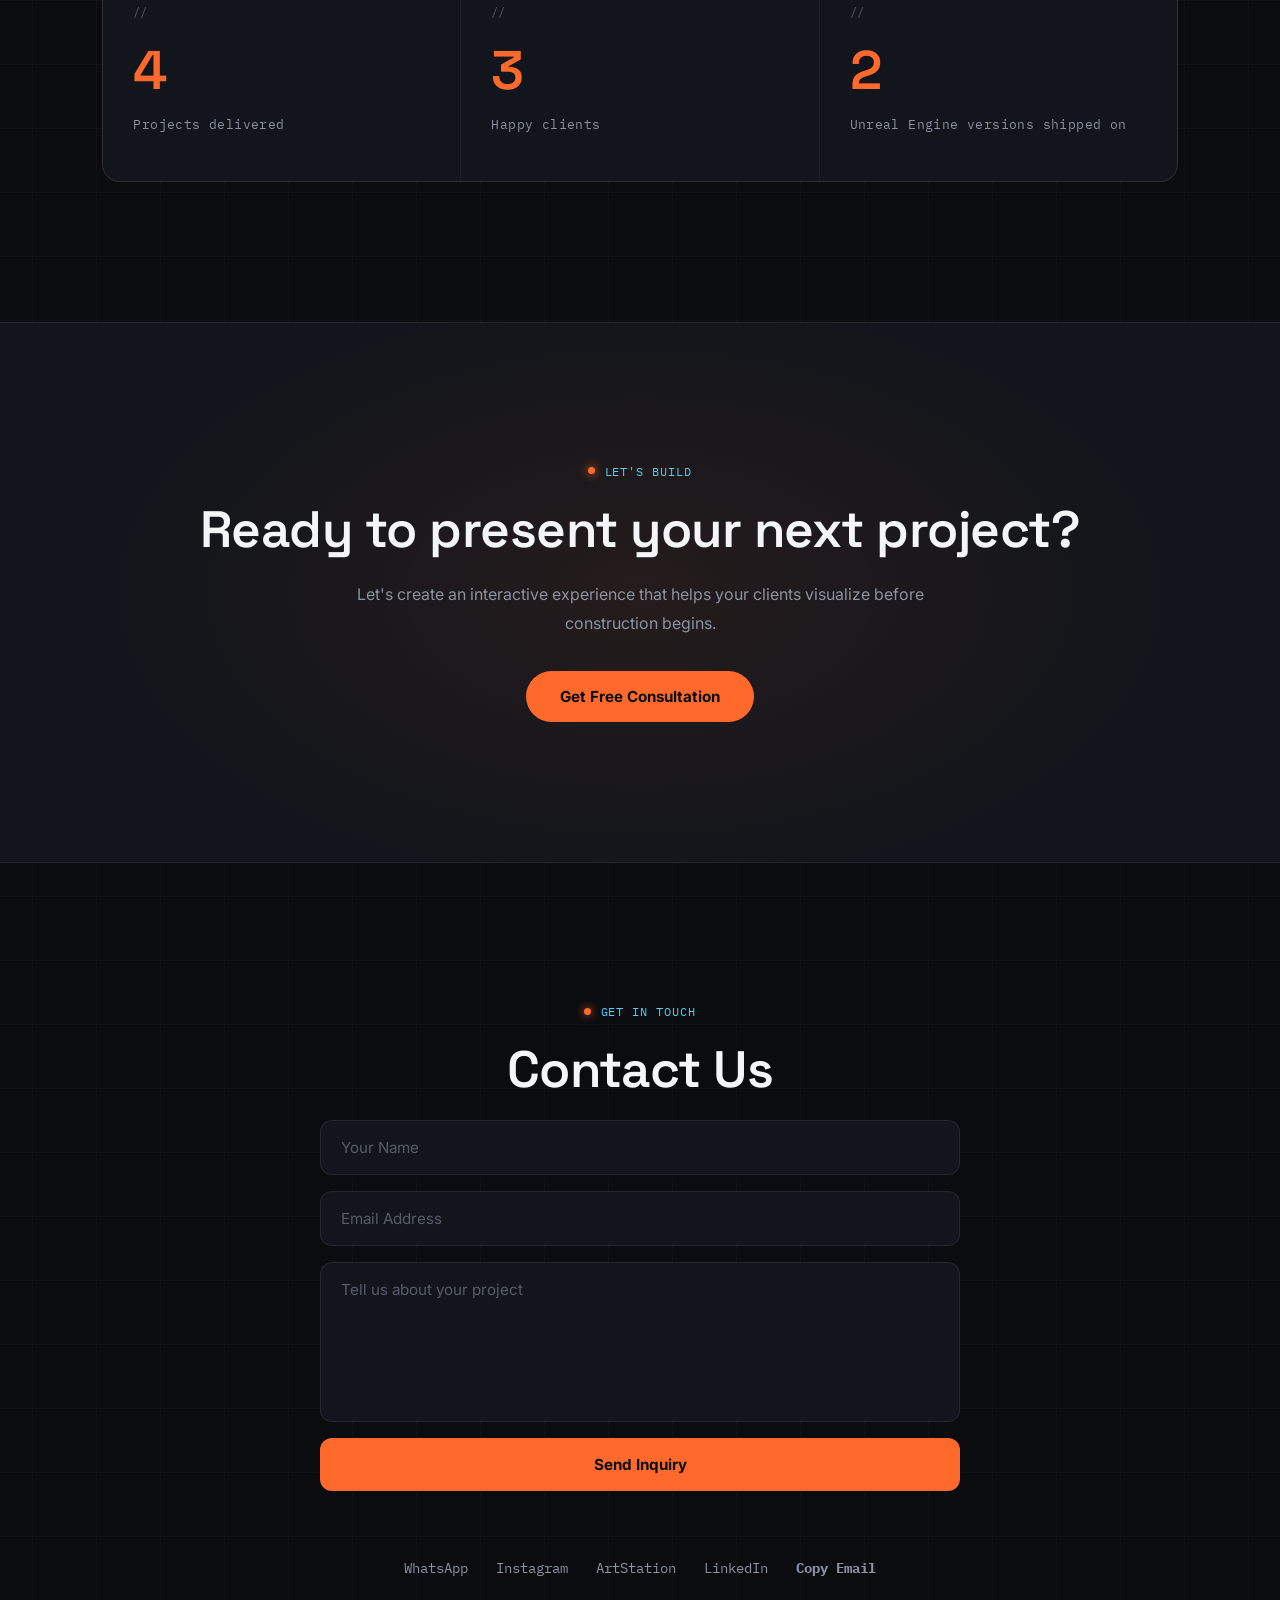
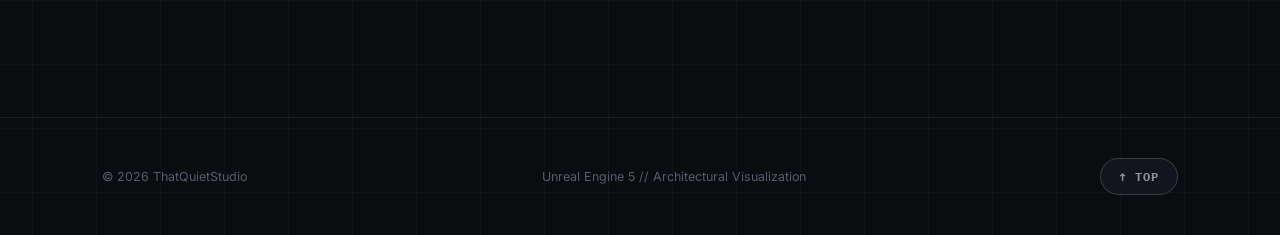
==== commit c906635c: "Update index.html" ====
--- a/index.html
+++ b/index.html
@@ -421,41 +421,7 @@
                 </div>
 
             </div>
-
-            <!-- PROJECT 1 -->
-                <div class="project" data-category="walkthrough"
-
-                data-title="Interactive 3D Property"
-                data-desc="Transform the way you present real estate with a fully interactive 3D property experience. Allow buyers to explore every detail of a property through immersive visualization, making online property viewing more engaging, informative, and memorable.."
-                data-video="/asset/video6.mp4"
-                data-pdf=""
-                data-software="Unreal Engine 5, Blender, Substance Painter,3ds Max"
-                data-features="Interactive Walkthrough, Material Customization, Day Night Cycle, Pixel Streaming"
-                data-images="/asset/img_new.png,/asset/img_new1.png,/asset/img_new3.png">
-
-                <div class="thumb">
-                    <img src="/asset/img_new.png" alt="Interactive 3D Property" loading="lazy" decoding="async">
-                </div>
-
-                <div class="project-content">
-
-                    <div class="row">
-                        <span class="category">Residential</span>
-                        <span class="asset-id">SM_Interactive3dProperty</span>
-                    </div>
-
-                    <h3>Interactive 3D Property</h3>
-
-                    <p>
-                        Interactive Walkthrough Experience
-                    </p>
-
-                </div>
-
-            </div>
-
-
-
+            
              <!-- PROJECT 2 -->
 
 
@@ -490,41 +456,6 @@
 
             </div>
 
-
-
-             <div class="project" data-category="walkthrough"
-
-                data-title="ArchViz Interior"
-                data-desc="ArchViz Interior walkthrough developed in Unreal Engine 5 with cinematic lighting and interactive features."
-                data-video="/asset/video_01.mp4"
-                data-pdf=""
-                data-software="Unreal Engine 5, Blender, Substance Painter"
-                data-features="Interactive Walkthrough, Material Customization, Day Night Cycle, Pixel Streaming"
-                data-images="/asset/img3/pro3img1.png,/asset/img3/pro3img2.png,/asset/img3/pro3img3.png,/asset/img3/pro3img4.png,/asset/img3/pro3img5.png,/asset/img3/pro3img6.png">
-
-                <div class="thumb">
-                    <img src="/asset/img3/cover(3).png" alt="ArchViz Interior" loading="lazy" decoding="async">
-                </div>
-
-                <div class="project-content">
-
-                    <div class="row">
-                        <span class="category">Residential</span>
-                        <span class="asset-id">SM_ArchvizInterior</span>
-                    </div>
-
-                    <h3>ArchViz Interior</h3>
-
-                    <p>
-                        Interactive Walkthrough Experience
-                    </p>
-
-                </div>
-
-            </div>
-
-
-
     </section>
 
     <!-- =========================
@@ -565,13 +496,7 @@
                 <p>View Case Study PDF</p>
 
             </a>
-
-
-
-
-
-
-
+            
         </div>
 
     </section>
